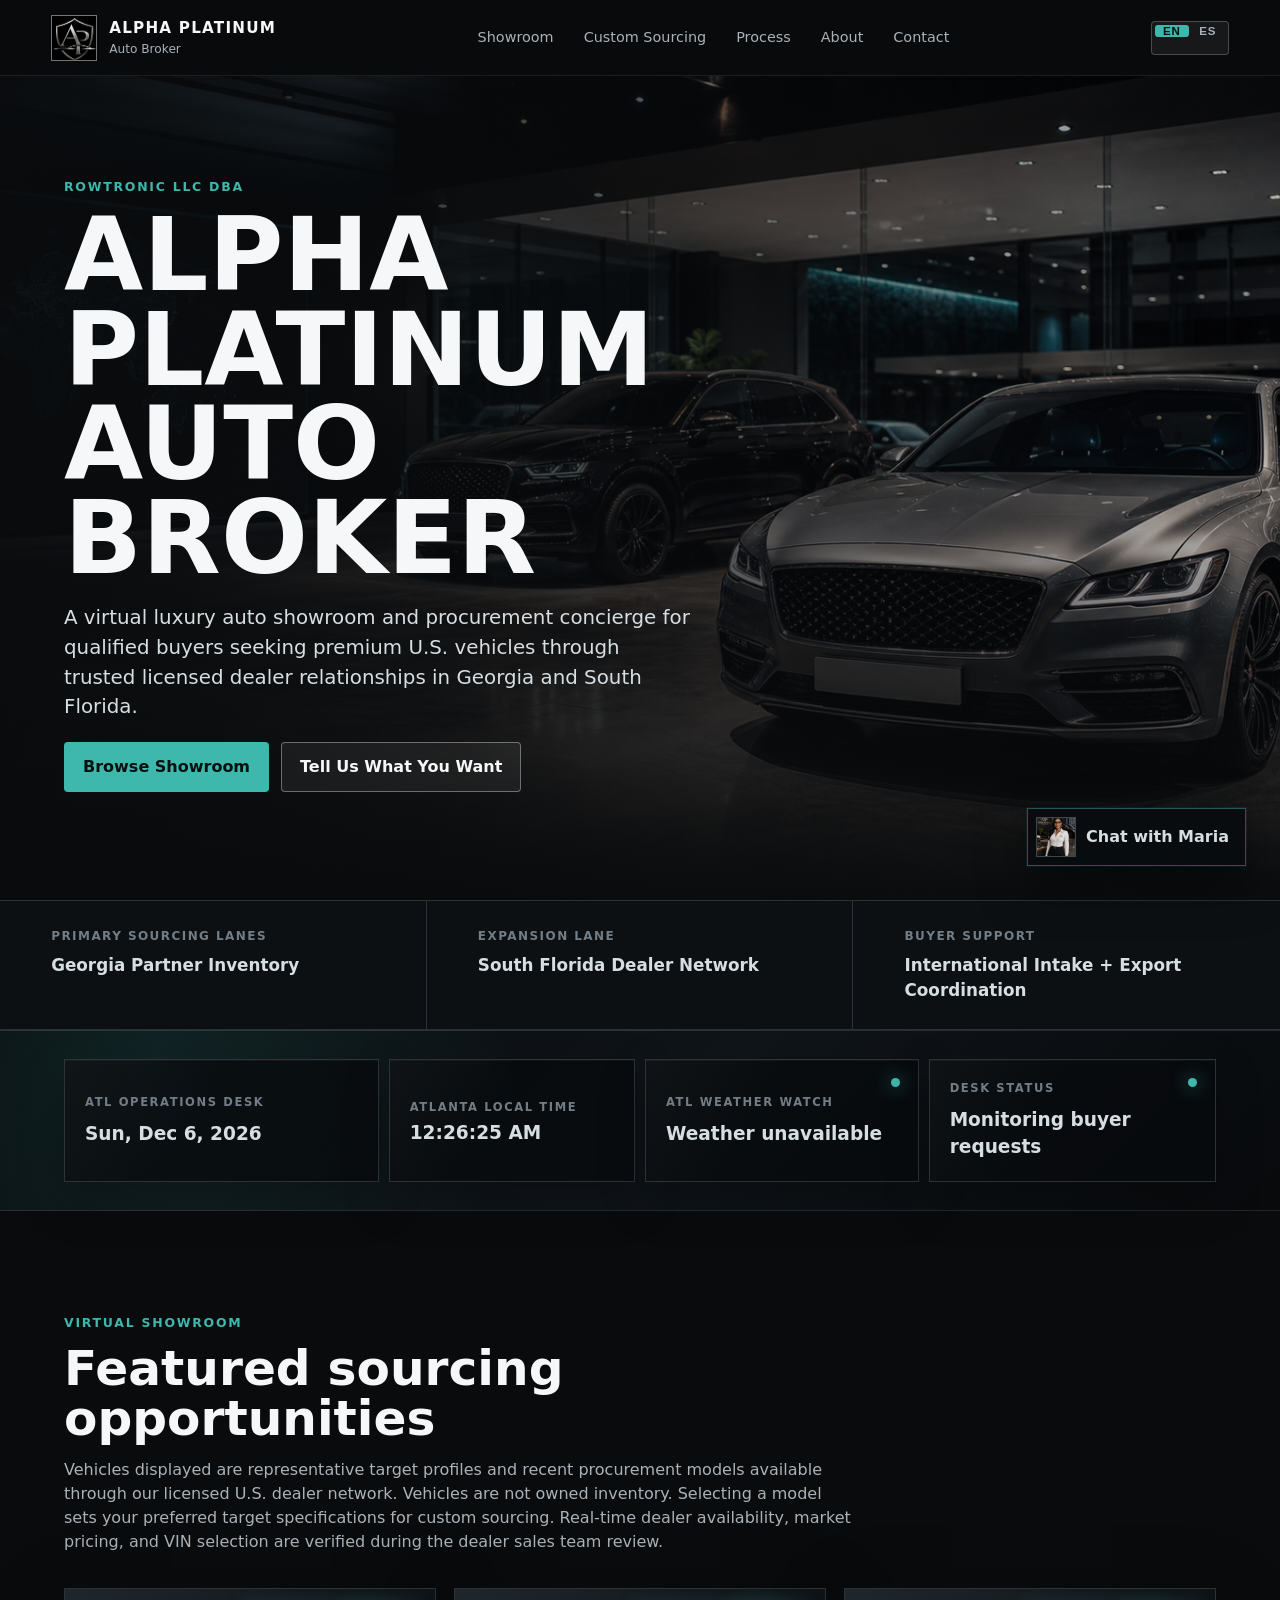
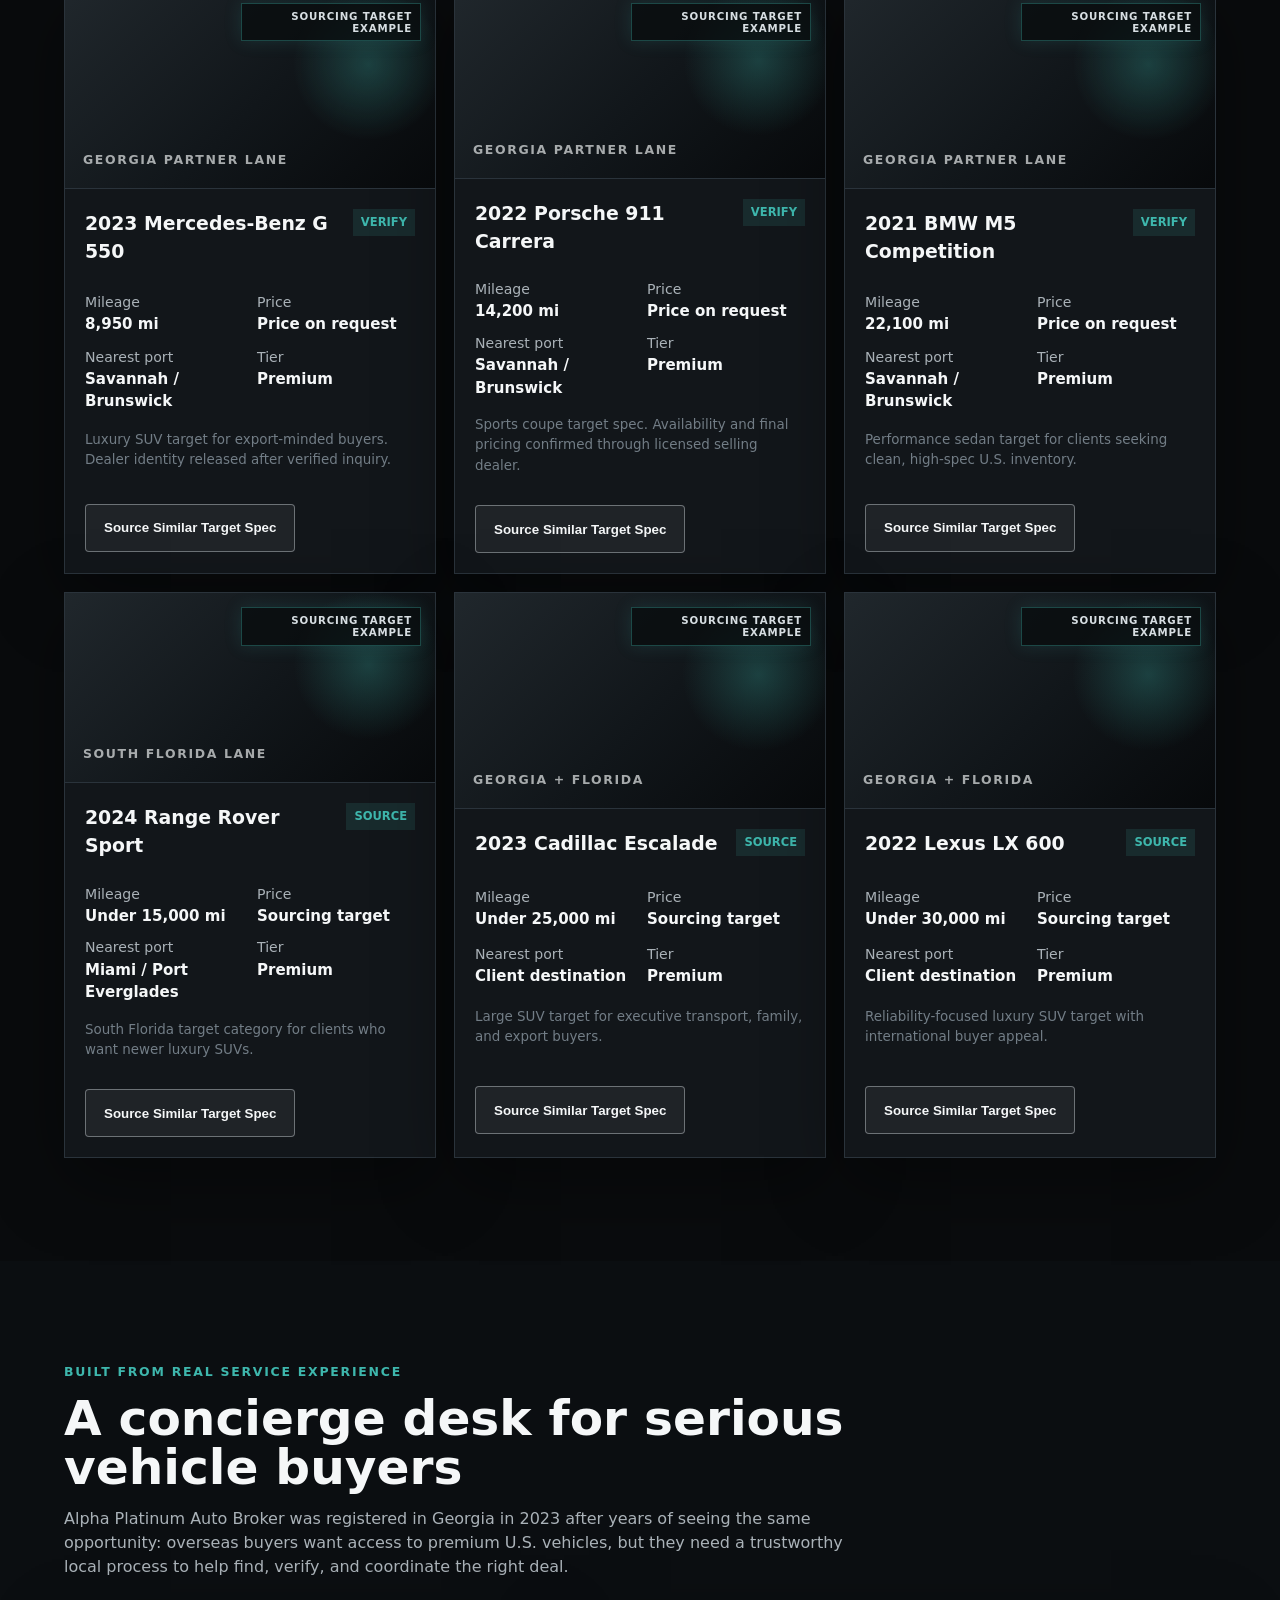
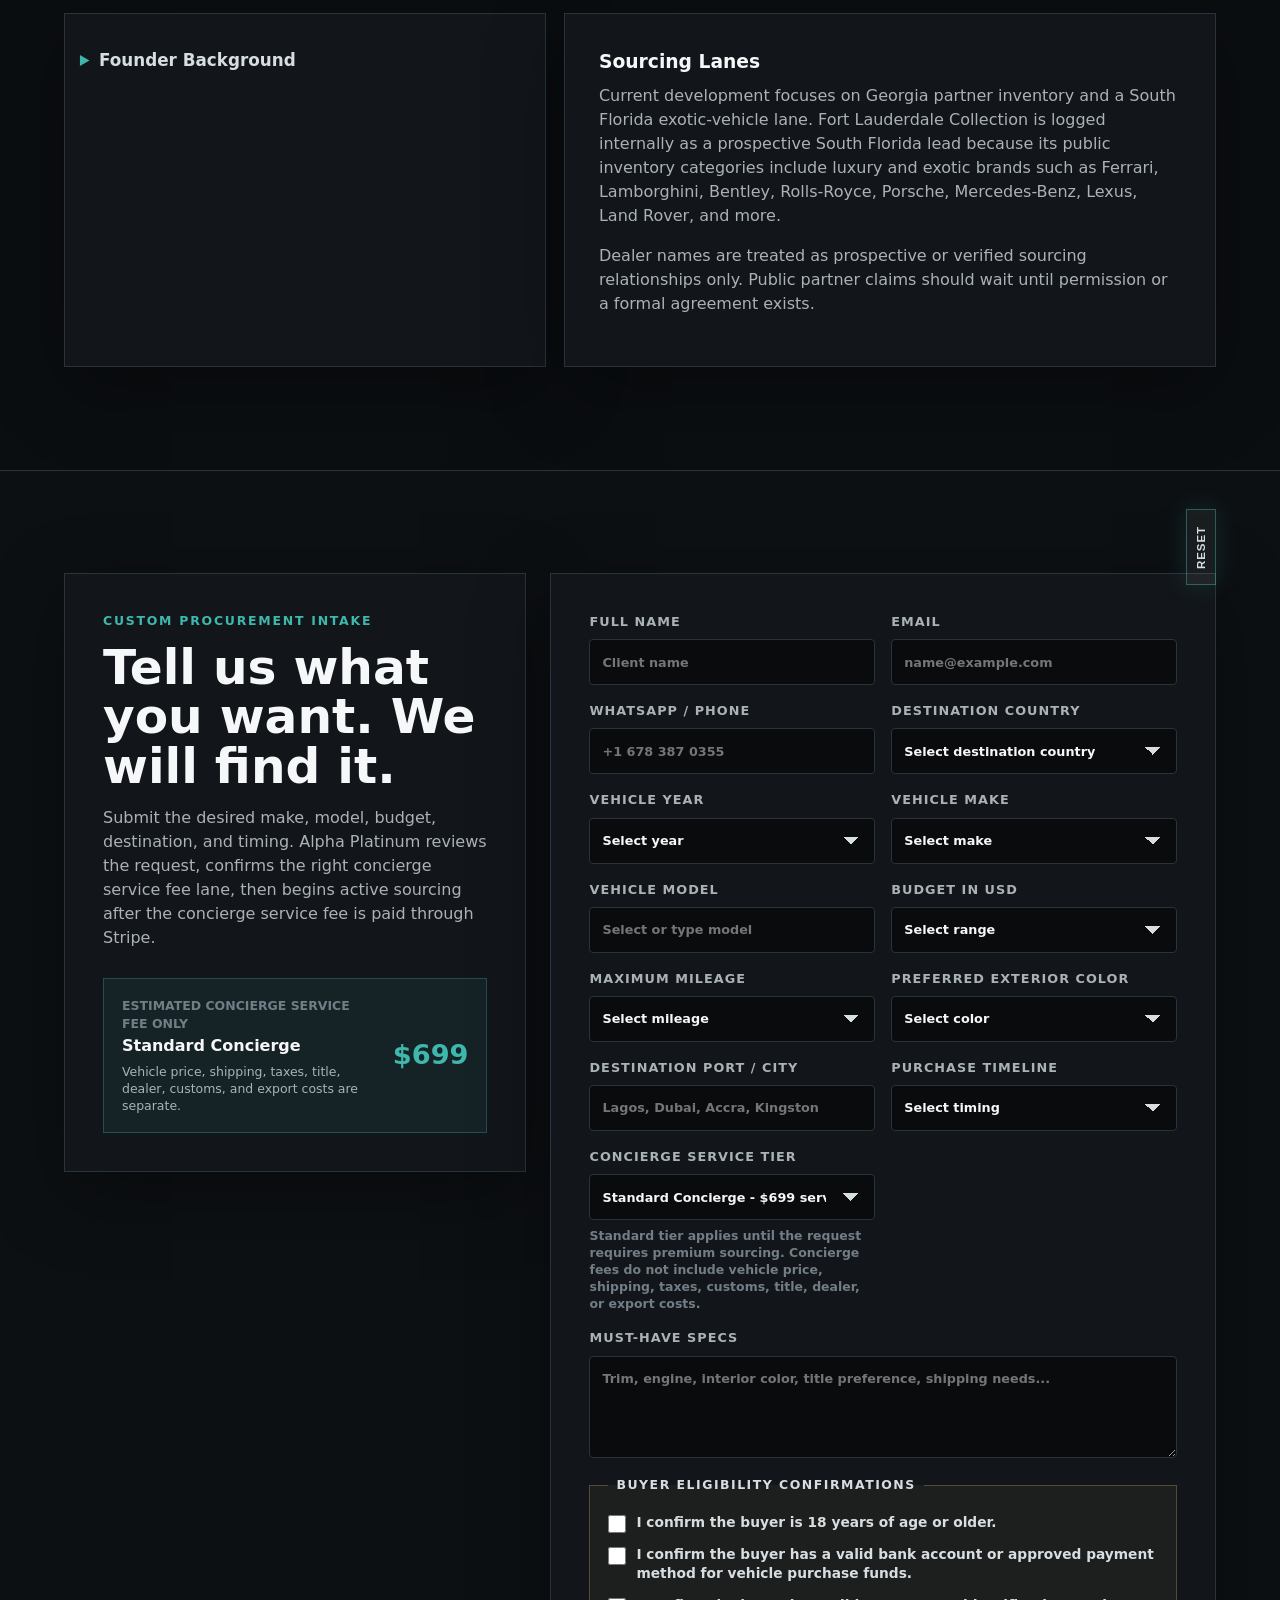
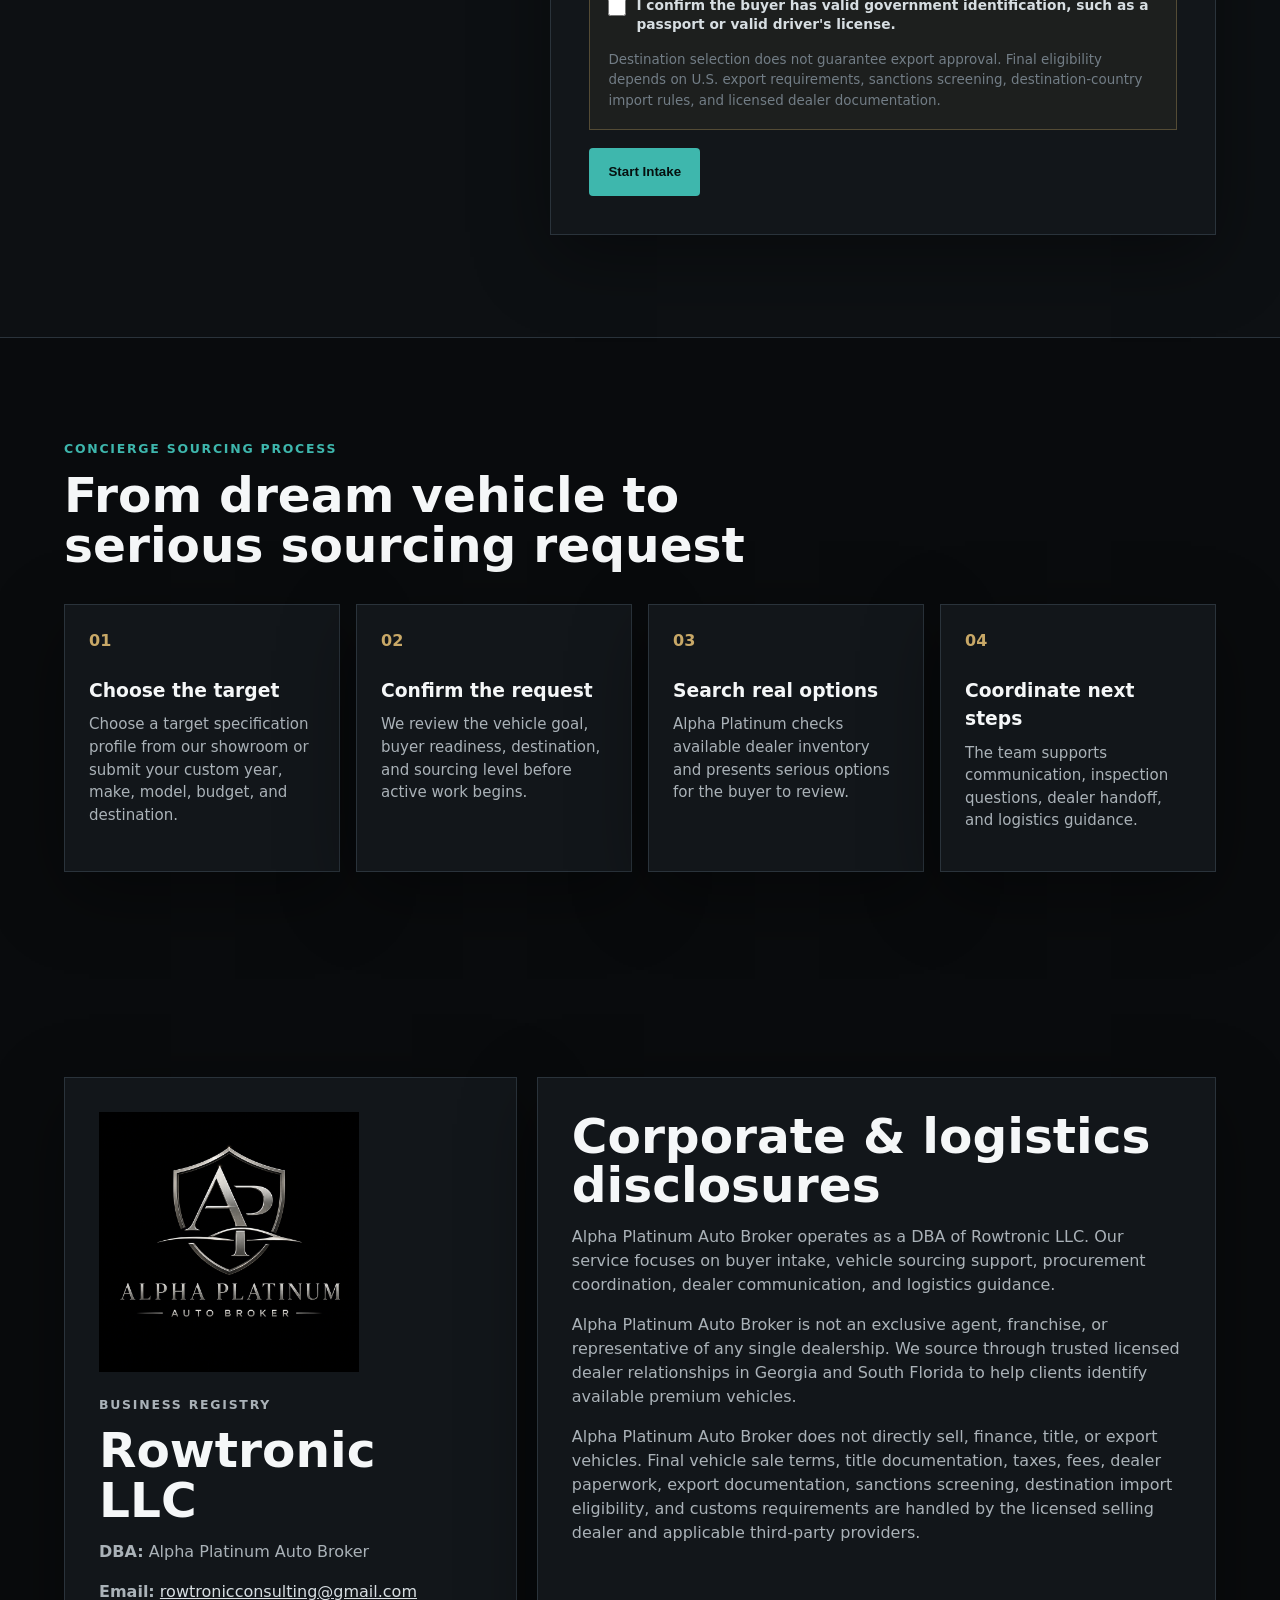
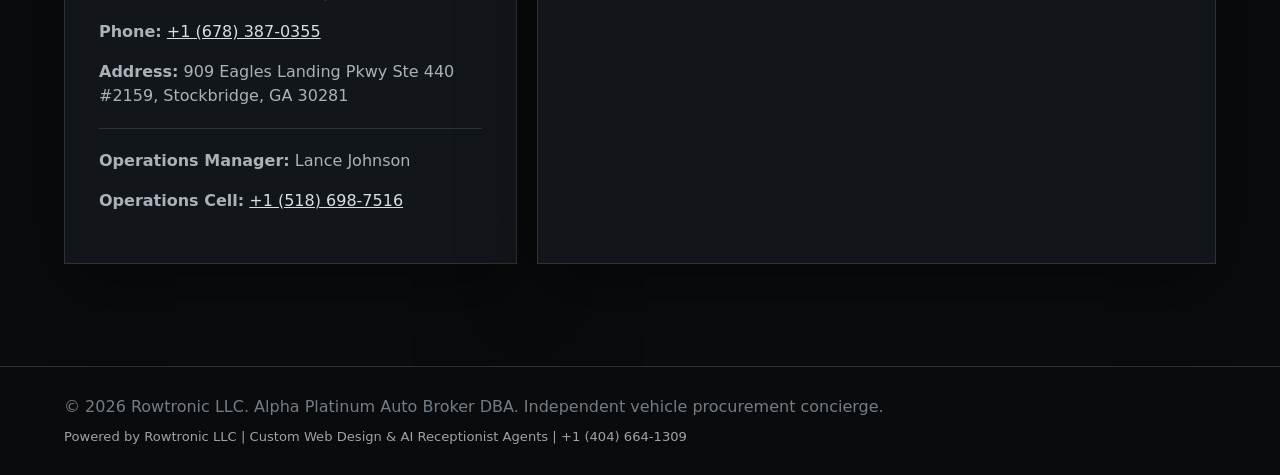
==== index.html @ 0b144a23 "Bump Maria journey drill asset version" ====
<!DOCTYPE html>
<html lang="en">
<head>
  <meta charset="UTF-8">
  <meta name="viewport" content="width=device-width, initial-scale=1.0">
  <title>Alpha Platinum Auto Broker | Premium Vehicle Procurement Concierge</title>
  <meta name="description" content="Alpha Platinum Auto Broker helps qualified buyers source premium U.S. vehicles through licensed dealer relationships in Georgia and South Florida.">
  <link rel="preload" href="showroom-hero.png" as="image">
  <link rel="stylesheet" href="styles.css?v=20260902-journey-drill">
</head>
<body>
  <header class="topbar">
    <a class="brand" href="#top" aria-label="Alpha Platinum Auto Broker home">
      <span class="brand-mark">
        <img src="alpha-platinum-mark.png" alt="" aria-hidden="true">
      </span>
      <span>
        <strong>Alpha Platinum</strong>
        <small>Auto Broker</small>
      </span>
    </a>
    <nav class="nav" aria-label="Main navigation">
      <a href="#showroom">Showroom</a>
      <a href="#source">Custom Sourcing</a>
      <a href="#process">Process</a>
      <a href="#about">About</a>
      <a href="#contact">Contact</a>
    </nav>
    <button class="language-toggle" type="button" aria-label="Language toggle">
      <span class="active" data-lang="en">EN</span>
      <span data-lang="es">ES</span>
    </button>
  </header>

  <main id="top">
    <section class="hero" aria-labelledby="hero-title">
      <img class="hero-image" src="showroom-hero.png" alt="Dark premium vehicle showroom with luxury cars">
      <div class="hero-overlay"></div>
      <div class="hero-content">
        <p class="eyebrow">Rowtronic LLC DBA</p>
        <h1 id="hero-title">Alpha Platinum Auto Broker</h1>
        <p class="hero-copy">A virtual luxury auto showroom and procurement concierge for qualified buyers seeking premium U.S. vehicles through trusted licensed dealer relationships in Georgia and South Florida.</p>
        <div class="hero-actions">
          <a class="button primary" href="#showroom">Browse Showroom</a>
          <a class="button secondary" href="#source">Tell Us What You Want</a>
        </div>
      </div>
    </section>

    <section class="region-strip" aria-label="Service regions">
      <div>
        <span>Primary sourcing lanes</span>
        <strong>Georgia Partner Inventory</strong>
      </div>
      <div>
        <span>Expansion lane</span>
        <strong>South Florida Dealer Network</strong>
      </div>
      <div>
        <span>Buyer support</span>
        <strong>International Intake + Export Coordination</strong>
      </div>
    </section>

    <section class="atl-widget" aria-label="Atlanta operations desk time and weather">
      <div class="atl-widget-panel atl-widget-head">
        <span id="atlWidgetLabel">ATL operations desk</span>
        <strong id="atlDate">Loading date...</strong>
      </div>
      <div class="atl-widget-panel atl-time-panel">
        <span id="atlTimeLabel">Atlanta local time</span>
        <strong id="atlTime">--:--</strong>
      </div>
      <div class="atl-widget-panel atl-weather-panel">
        <span id="atlWeatherLabel">ATL weather watch</span>
        <strong id="atlWeather">Checking...</strong>
      </div>
      <div class="atl-widget-panel atl-status-panel">
        <span id="atlStatusLabel">Desk status</span>
        <strong id="atlStatus">Monitoring buyer requests</strong>
      </div>
    </section>

    <section class="section" id="showroom">
      <div class="section-heading">
        <p class="eyebrow">Virtual Showroom</p>
        <h2>Featured sourcing opportunities</h2>
        <p id="showroomDisclaimer">Vehicles displayed are representative target profiles and recent procurement models available through our licensed U.S. dealer network. Vehicles are not owned inventory. Selecting a model sets your preferred target specifications for custom sourcing. Real-time dealer availability, market pricing, and VIN selection are verified during the dealer sales team review.</p>
      </div>
      <div class="inventory-grid" id="inventoryGrid" aria-live="polite"></div>
    </section>

    <section class="section about-section" id="about">
      <div class="section-heading">
        <p class="eyebrow">Built From Real Service Experience</p>
        <h2>A concierge desk for serious vehicle buyers</h2>
        <p>Alpha Platinum Auto Broker was registered in Georgia in 2023 after years of seeing the same opportunity: overseas buyers want access to premium U.S. vehicles, but they need a trustworthy local process to help find, verify, and coordinate the right deal.</p>
      </div>
      <div class="about-grid">
        <details class="about-story">
          <summary>Founder Background</summary>
          <div>
            <p>The foundation is more than 25 years of customer service, logistics, field support, and dispatch experience across New York, South Florida, and Atlanta. That includes bus operations with Adirondack and New York Transit in Albany, nine years as a Dish Network installer and lead technician in South Florida, and more than 16 years as a technician and dispatcher with Prime Rangers Inc. in Atlanta.</p>
            <p>The original spark came from a 2018 ATL Airport ride conversation about international demand for American vehicles. The business sat quiet after registration, then came back to life in 2026 as high-end dealer inventory started appearing through trusted local relationships.</p>
          </div>
        </details>
        <article class="partner-lanes">
          <h3>Sourcing Lanes</h3>
          <p>Current development focuses on Georgia partner inventory and a South Florida exotic-vehicle lane. Fort Lauderdale Collection is logged internally as a prospective South Florida lead because its public inventory categories include luxury and exotic brands such as Ferrari, Lamborghini, Bentley, Rolls-Royce, Porsche, Mercedes-Benz, Lexus, Land Rover, and more.</p>
          <p>Dealer names are treated as prospective or verified sourcing relationships only. Public partner claims should wait until permission or a formal agreement exists.</p>
        </article>
      </div>
    </section>

    <section class="split-section" id="source">
      <div class="source-panel">
        <p class="eyebrow">Custom Procurement Intake</p>
        <h2>Tell us what you want. We will find it.</h2>
        <p>Submit the desired make, model, budget, destination, and timing. Alpha Platinum reviews the request, confirms the right concierge service fee lane, then begins active sourcing after the concierge service fee is paid through Stripe.</p>
        <div class="fee-box">
          <div>
            <span>Estimated concierge service fee only</span>
            <strong id="feeLabel">Standard Concierge</strong>
            <small id="feeBoundary">Vehicle price, shipping, taxes, title, dealer, customs, and export costs are separate.</small>
          </div>
          <strong id="feeAmount">$699</strong>
        </div>
      </div>

      <form class="intake-form" id="intakeForm">
        <div class="form-grid">
          <label>
            Full name
            <input id="fullName" name="fullName" autocomplete="name" required placeholder="Client name">
          </label>
          <label>
            Email
            <input id="email" name="email" type="email" autocomplete="email" required placeholder="name@example.com">
          </label>
          <label>
            WhatsApp / phone
            <input id="phone" name="phone" type="tel" autocomplete="tel" required placeholder="+1 678 387 0355">
          </label>
          <label>
            Destination country
            <select id="country" name="country" autocomplete="country-name" required>
              <option value="">Select destination country</option>
            </select>
          </label>
          <label>
            Vehicle year
            <select id="vehicleYear" name="vehicleYear" required>
              <option value="">Select year</option>
              <option>2027</option>
              <option>2026</option>
              <option>2025</option>
              <option>2024</option>
              <option>2023</option>
              <option>2022</option>
              <option>2021</option>
              <option>2020</option>
              <option>2019</option>
            </select>
          </label>
          <label>
            Vehicle make
            <select id="vehicleMake" name="vehicleMake" required>
              <option value="">Select make</option>
            </select>
          </label>
          <label>
            Vehicle model
            <input id="vehicleModel" name="vehicleModel" list="modelOptions" required placeholder="Select or type model">
            <datalist id="modelOptions"></datalist>
          </label>
          <label>
            Budget in USD
            <select id="budget" name="budget" required>
              <option value="">Select range</option>
              <option>$25,000 - $35,000</option>
              <option>$35,000 - $60,000</option>
              <option>$42,000 - $45,000</option>
              <option>$60,000 - $100,000</option>
              <option>$100,000 - $175,000</option>
              <option>$175,000+</option>
            </select>
          </label>
          <label>
            Maximum mileage
            <select id="maxMileage" name="maxMileage" required>
              <option value="">Select mileage</option>
              <option value="15000">Under 15,000 mi</option>
              <option value="25000">Under 25,000 mi</option>
              <option value="40000">Under 40,000 mi</option>
              <option value="60000">Under 60,000 mi</option>
              <option value="any">Flexible</option>
            </select>
          </label>
          <label>
            Preferred exterior color
            <select id="vehicleColor" name="vehicleColor" required>
              <option value="">Select color</option>
            </select>
          </label>
          <label id="customColorWrap" class="hidden-field">
            Custom color
            <input id="customColor" name="customColor" placeholder="Type preferred color">
          </label>
          <label>
            Destination port / city
            <input id="destination" name="destination" required placeholder="Lagos, Dubai, Accra, Kingston">
          </label>
          <label>
            Purchase timeline
            <select id="timeline" name="timeline" required>
              <option value="">Select timing</option>
              <option>Ready now</option>
              <option>Within 14 days</option>
              <option>Within 30 days</option>
              <option>Researching options</option>
            </select>
          </label>
          <label>
            Concierge service tier
            <select id="tier" name="tier">
              <option value="standard">Standard Concierge - $699 service fee only</option>
              <option value="premium">Premium Concierge - $1,400 service fee only</option>
            </select>
            <span class="tier-note" id="tierReason">Standard tier applies until the request requires premium sourcing. Concierge fees do not include vehicle price, shipping, taxes, customs, title, dealer, or export costs.</span>
          </label>
          <label class="wide">
            Must-have specs
            <textarea id="specs" name="specs" rows="4" placeholder="Trim, engine, interior color, title preference, shipping needs..."></textarea>
          </label>
        </div>
        <fieldset class="eligibility-panel">
          <legend>Buyer eligibility confirmations</legend>
          <label class="check-row">
            <input id="ageConfirm" name="ageConfirm" type="checkbox" required>
            <span>I confirm the buyer is 18 years of age or older.</span>
          </label>
          <label class="check-row">
            <input id="bankConfirm" name="bankConfirm" type="checkbox" required>
            <span>I confirm the buyer has a valid bank account or approved payment method for vehicle purchase funds.</span>
          </label>
          <label class="check-row">
            <input id="idConfirm" name="idConfirm" type="checkbox" required>
            <span>I confirm the buyer has valid government identification, such as a passport or valid driver's license.</span>
          </label>
          <p>Destination selection does not guarantee export approval. Final eligibility depends on U.S. export requirements, sanctions screening, destination-country import rules, and licensed dealer documentation.</p>
        </fieldset>
        <div class="form-actions">
          <button class="button primary" type="submit">Start Intake</button>
          <p id="formNote" role="status"></p>
        </div>
      </form>
      <button class="intake-reset-tab" id="intakeResetTab" type="button" aria-label="Reset buyer intake form">Reset</button>
    </section>

    <section class="section process" id="process">
      <div class="section-heading">
        <p class="eyebrow">Concierge Sourcing Process</p>
        <h2>From dream vehicle to serious sourcing request</h2>
      </div>
      <div class="steps">
        <article>
          <span>01</span>
          <h3>Choose the target</h3>
          <p>Select a showroom vehicle or tell us the exact year, make, model, budget, mileage, color, and destination you want.</p>
        </article>
        <article>
          <span>02</span>
          <h3>Confirm the request</h3>
          <p>We review the vehicle goal, buyer readiness, destination, and sourcing level before active work begins.</p>
        </article>
        <article>
          <span>03</span>
          <h3>Search real options</h3>
          <p>Alpha Platinum checks available dealer inventory and presents serious options for the buyer to review.</p>
        </article>
        <article>
          <span>04</span>
          <h3>Coordinate next steps</h3>
          <p>The team supports communication, inspection questions, dealer handoff, and logistics guidance.</p>
        </article>
      </div>
    </section>

    <section class="section disclosures" id="contact">
      <div class="contact-card">
        <img class="contact-logo" src="alpha-platinum-logo.png" alt="Alpha Platinum Auto Broker logo">
        <p class="eyebrow">Business Registry</p>
        <h2>Rowtronic LLC</h2>
        <p><strong>DBA:</strong> Alpha Platinum Auto Broker</p>
        <p><strong>Email:</strong> <a href="mailto:rowtronicconsulting@gmail.com">rowtronicconsulting@gmail.com</a></p>
        <p><strong>Phone:</strong> <a href="tel:+16783870355">+1 (678) 387-0355</a></p>
        <p><strong>Address:</strong> 909 Eagles Landing Pkwy Ste 440 #2159, Stockbridge, GA 30281</p>
        <hr>
        <p><strong>Operations Manager:</strong> Lance Johnson</p>
        <p><strong>Operations Cell:</strong> <a href="tel:+15186987516">+1 (518) 698-7516</a></p>
      </div>
      <div class="disclosure-copy">
        <h2>Corporate & logistics disclosures</h2>
        <p>Alpha Platinum Auto Broker operates as a DBA of Rowtronic LLC. Our service focuses on buyer intake, vehicle sourcing support, procurement coordination, dealer communication, and logistics guidance.</p>
        <p>Alpha Platinum Auto Broker is not an exclusive agent, franchise, or representative of any single dealership. We source through trusted licensed dealer relationships in Georgia and South Florida to help clients identify available premium vehicles.</p>
        <p>Alpha Platinum Auto Broker does not directly sell, finance, title, or export vehicles. Final vehicle sale terms, title documentation, taxes, fees, dealer paperwork, export documentation, sanctions screening, destination import eligibility, and customs requirements are handled by the licensed selling dealer and applicable third-party providers.</p>
      </div>
    </section>
  </main>

  <button class="maria-launcher" id="mariaLauncher" type="button" aria-label="Chat with Maria">
    <img src="assets/maria-v3-avatar-blueprint.jpg" alt="" aria-hidden="true">
    <span>Chat with Maria</span>
  </button>
  <button class="maria-nudge" id="mariaNudge" type="button" aria-label="Open Maria assistant">
    <span id="mariaNudgeText">Need help choosing? I can prepare your request.</span>
  </button>

  <aside class="maria-popover" id="mariaPopover" aria-live="polite" aria-hidden="true">
    <div class="maria-widget-card" role="dialog" aria-modal="false" aria-labelledby="mariaWidgetTitle">
      <div class="maria-top-actions">
        <button class="maria-reset" id="mariaReset" type="button" aria-label="Reset Maria assistant">Reset</button>
        <button class="maria-close" id="mariaClose" type="button" aria-label="Close Maria assistant">X</button>
      </div>
      <div class="maria-widget-head">
        <img src="assets/maria-v3-avatar-blueprint.jpg" alt="Maria, Alpha Platinum AI receptionist">
        <div>
          <p class="eyebrow" id="mariaWidgetKicker">Alpha Platinum concierge</p>
          <h2 id="mariaWidgetTitle">Need help choosing?</h2>
          <p id="mariaWidgetMessage">Maria can collect your vehicle request and prepare it clearly for the Alpha Platinum team.</p>
          <div class="maria-status">
            <i aria-hidden="true"></i>
            <strong id="mariaWidgetState">Ready</strong>
          </div>
          <p class="maria-lead-id"><span id="mariaLeadLabel">Lead ID</span>: <strong id="mariaLeadId">APAB-preview</strong></p>
        </div>
      </div>
      <form class="maria-widget-form" id="mariaWidgetForm">
        <div class="maria-conversation" id="mariaConversation" aria-live="polite"></div>
        <div class="maria-step-meter" aria-hidden="true">
          <span id="mariaStepLabel">Step 1 of 8</span>
          <i><b id="mariaStepProgress"></b></i>
        </div>
        <label data-maria-step="name"><span id="mariaNameLabel">Full name</span><input id="mariaName" name="name" autocomplete="name" placeholder="Client name"></label>
        <label data-maria-step="vehicle"><span id="mariaVehicleLabel">What vehicle are you looking for?</span><input id="mariaVehicle" name="vehicle" placeholder="2024 Mercedes-Benz G-Class"></label>
        <div class="maria-field-row" data-maria-step="destination">
          <label><span id="mariaDestinationLabel">Destination</span><input id="mariaDestination" name="destination" placeholder="Jamaica"></label>
          <label><span id="mariaBudgetLabel">Budget</span><input id="mariaBudget" name="budget" placeholder="$75,000"></label>
        </div>
        <label data-maria-step="address"><span id="mariaAddressLabel">Address / destination details</span><input id="mariaAddress" name="address" autocomplete="street-address" placeholder="Kingston, Jamaica"></label>
        <div class="maria-field-row" data-maria-step="mileage">
          <label><span id="mariaMileageLabel">Maximum mileage</span><input id="mariaMileage" name="mileage" placeholder="Under 25,000 mi"></label>
          <label>
            <span id="mariaTimelineLabel">Timeline</span>
            <select id="mariaTimeline" name="timeline">
              <option>Ready now</option>
              <option>Within 14 days</option>
              <option>Within 30 days</option>
              <option>Researching options</option>
            </select>
          </label>
        </div>
        <label data-maria-step="contact"><span id="mariaContactLabel">Email or WhatsApp</span><input id="mariaContact" name="contact" autocomplete="email" placeholder="name@example.com"></label>
        <label data-maria-step="question"><span id="mariaQuestionLabel">Anything else Maria should add?</span><textarea id="mariaQuestion" name="question" rows="3" placeholder="Trim, color, shipping needs, timing..."></textarea></label>
        <div class="maria-confirm-card" data-maria-step="confirm">
          <strong id="mariaConfirmTitle">Confirm buyer details</strong>
          <p id="mariaConfirmSummary">Review the buyer name, destination details, and vehicle request before Maria prepares the packet.</p>
          <label class="maria-check-row"><input id="mariaConfirm" name="confirm" type="checkbox"><span id="mariaConfirmLabel">The buyer name and destination details look correct.</span></label>
        </div>
        <label class="maria-check-row" data-maria-step="consent"><input id="mariaConsent" name="consent" type="checkbox"><span id="mariaConsentLabel">I consent to Alpha Platinum / Rowtronic contacting me about this request.</span></label>
        <div class="maria-step-actions">
          <button class="button secondary" id="mariaBack" type="button">Back</button>
          <button class="button secondary" id="mariaNext" type="button">Next</button>
        </div>
        <button class="button primary full" id="mariaPrepare" type="submit">Prepare buyer request</button>
      </form>
      <section class="maria-widget-result" aria-live="polite">
        <p id="mariaReply">Hi, I'm Maria. Tell me a little about your dream car and I will prepare it clearly for the team.</p>
        <div class="maria-checkout-preview" id="mariaCheckoutPreview">
          <span id="mariaFeeLane">Premium Concierge Service</span>
          <strong id="mariaFeeAmount">$1,400</strong>
          <button class="button secondary full" id="mariaCheckoutButton" type="button">Continue to secure website checkout</button>
          <small id="mariaPaymentNote">This is the concierge service fee only. It does not include vehicle price, shipping, taxes, customs, title, dealer, or export costs. Maria does not collect card details in chat.</small>
        </div>
        <div class="maria-handoff-actions" id="mariaHandoffActions" aria-hidden="true">
          <a class="button secondary full" id="mariaEmailHandoff" href="mailto:rowtronicconsulting@gmail.com">Email handoff</a>
          <a class="button secondary full" id="mariaWhatsAppHandoff" href="https://wa.me/16783870355">WhatsApp handoff</a>
        </div>
      </section>
      <div class="maria-widget-actions">
        <a class="button secondary" id="mariaMainIntake" href="#source">Open full intake</a>
        <button class="button secondary" id="mariaSpeak" type="button" hidden>Play Maria intro</button>
      </div>
    </div>
  </aside>

  <footer class="footer">
    <p>&copy; 2026 Rowtronic LLC. Alpha Platinum Auto Broker DBA. Independent vehicle procurement concierge.</p>
    <p id="poweredByLine">Powered by Rowtronic LLC | Custom Web Design & AI Receptionist Agents | +1 (404) 664-1309</p>
  </footer>

  <script src="app.js?v=20260902-journey-drill"></script>
</body>
</html>
---- styles.css ----
:root {
  --bg: #090b0d;
  --panel: #12161a;
  --panel-strong: #191f24;
  --ink: #f5f7f8;
  --muted: #aab2b8;
  --subtle: #727d86;
  --line: #2a333b;
  --platinum: #d7dee2;
  --teal: #3eb7ad;
  --teal-dark: #173f3d;
  --amber: #c8a867;
  --danger: #d96f66;
  --shadow: 0 22px 70px rgba(0, 0, 0, 0.38);
}

* {
  box-sizing: border-box;
}

html {
  scroll-behavior: smooth;
}

body {
  margin: 0;
  background: var(--bg);
  color: var(--ink);
  font-family: Inter, ui-sans-serif, system-ui, -apple-system, BlinkMacSystemFont, "Segoe UI", sans-serif;
  line-height: 1.5;
}

body.maria-open {
  overflow: hidden;
}

a {
  color: inherit;
}

.topbar {
  position: sticky;
  top: 0;
  z-index: 20;
  display: flex;
  align-items: center;
  justify-content: space-between;
  min-height: 76px;
  padding: 14px clamp(18px, 4vw, 56px);
  background: rgba(9, 11, 13, 0.86);
  border-bottom: 1px solid rgba(255, 255, 255, 0.08);
  backdrop-filter: blur(16px);
}

.brand {
  display: inline-flex;
  align-items: center;
  gap: 12px;
  text-decoration: none;
}

.brand-mark {
  display: grid;
  width: 46px;
  height: 46px;
  place-items: center;
  border: 1px solid rgba(215, 222, 226, 0.52);
  background: #020303;
  color: var(--platinum);
  font-weight: 800;
  overflow: hidden;
}

.brand-mark img {
  width: 100%;
  height: 100%;
  object-fit: cover;
}

.brand strong,
.brand small {
  display: block;
}

.brand strong {
  font-size: 0.95rem;
  letter-spacing: 0.08em;
  text-transform: uppercase;
}

.brand small {
  color: var(--muted);
  font-size: 0.76rem;
}

.nav {
  display: flex;
  align-items: center;
  gap: clamp(14px, 2.5vw, 30px);
  color: var(--muted);
  font-size: 0.9rem;
}

.nav a {
  text-decoration: none;
}

.nav a:hover {
  color: var(--ink);
}

.language-toggle {
  display: inline-grid;
  grid-template-columns: 1fr 1fr;
  gap: 2px;
  min-width: 78px;
  min-height: 34px;
  padding: 3px;
  border: 1px solid rgba(215, 222, 226, 0.26);
  border-radius: 4px;
  background: rgba(255, 255, 255, 0.06);
  color: var(--muted);
  cursor: pointer;
}

.language-toggle span {
  display: grid;
  place-items: center;
  border-radius: 3px;
  font-size: 0.72rem;
  font-weight: 900;
  letter-spacing: 0.08em;
}

.language-toggle span.active {
  background: var(--teal);
  color: #06100f;
}

.hero {
  position: relative;
  min-height: calc(100vh - 76px);
  display: grid;
  align-items: end;
  overflow: hidden;
}

.hero-image,
.hero-overlay {
  position: absolute;
  inset: 0;
}

.hero-image {
  width: 100%;
  height: 100%;
  object-fit: cover;
}

.hero-overlay {
  background:
    linear-gradient(90deg, rgba(9, 11, 13, 0.96) 0%, rgba(9, 11, 13, 0.72) 43%, rgba(9, 11, 13, 0.18) 100%),
    linear-gradient(0deg, rgba(9, 11, 13, 0.97) 0%, rgba(9, 11, 13, 0.06) 48%);
}

.hero-content {
  position: relative;
  width: min(760px, 100%);
  padding: 0 clamp(20px, 5vw, 72px) 12vh;
}

.eyebrow {
  margin: 0 0 12px;
  color: var(--teal);
  font-size: 0.78rem;
  font-weight: 800;
  letter-spacing: 0.14em;
  text-transform: uppercase;
}

h1,
h2,
h3,
p {
  margin-top: 0;
}

h1 {
  margin-bottom: 18px;
  font-size: clamp(3.1rem, 8vw, 7.4rem);
  line-height: 0.92;
  letter-spacing: 0;
  text-transform: uppercase;
}

h2 {
  margin-bottom: 14px;
  font-size: clamp(1.8rem, 3.8vw, 3.4rem);
  line-height: 1.02;
  letter-spacing: 0;
}

h3 {
  margin-bottom: 8px;
}

.hero-copy {
  max-width: 650px;
  color: var(--platinum);
  font-size: clamp(1rem, 1.8vw, 1.24rem);
}

.hero-actions,
.form-actions,
.card-actions {
  display: flex;
  flex-wrap: wrap;
  gap: 12px;
  align-items: center;
}

.button {
  display: inline-flex;
  min-height: 48px;
  align-items: center;
  justify-content: center;
  border: 1px solid transparent;
  padding: 12px 18px;
  color: var(--ink);
  font-weight: 800;
  text-decoration: none;
  cursor: pointer;
  border-radius: 4px;
}

.button.primary {
  background: var(--teal);
  color: #06100f;
}

.button.secondary {
  border-color: rgba(215, 222, 226, 0.42);
  background: rgba(255, 255, 255, 0.06);
}

.button:disabled,
.button[aria-disabled="true"] {
  cursor: not-allowed;
  opacity: 0.58;
}

.region-strip {
  display: grid;
  grid-template-columns: repeat(3, 1fr);
  border-top: 1px solid var(--line);
  border-bottom: 1px solid var(--line);
}

.region-strip div {
  min-height: 118px;
  padding: 26px clamp(20px, 4vw, 54px);
  border-right: 1px solid var(--line);
  background: #0d1013;
}

.region-strip div:last-child {
  border-right: none;
}

.region-strip span {
  display: block;
  margin-bottom: 8px;
  color: var(--subtle);
  font-size: 0.75rem;
  font-weight: 800;
  letter-spacing: 0.12em;
  text-transform: uppercase;
}

.region-strip strong {
  color: var(--platinum);
  font-size: 1.05rem;
}

.atl-widget {
  display: grid;
  grid-template-columns: 1.15fr 0.9fr 1fr 1.05fr;
  gap: 10px;
  padding: clamp(16px, 3vw, 28px) clamp(18px, 5vw, 72px);
  background:
    radial-gradient(circle at 12% 20%, rgba(62, 183, 173, 0.14), transparent 32%),
    linear-gradient(135deg, #080a0c 0%, #10151a 52%, #080a0c 100%);
  border-top: 1px solid rgba(215, 222, 226, 0.14);
  border-bottom: 1px solid rgba(215, 222, 226, 0.12);
}

.atl-widget-panel {
  position: relative;
  min-height: 104px;
  display: grid;
  align-content: center;
  gap: 8px;
  padding: 20px;
  overflow: hidden;
  background: rgba(7, 10, 12, 0.76);
  border: 1px solid rgba(215, 222, 226, 0.18);
  box-shadow: inset 0 1px 0 rgba(255, 255, 255, 0.04), 0 18px 46px rgba(0, 0, 0, 0.28);
}

.atl-widget-panel::before {
  content: "";
  position: absolute;
  inset: 0;
  pointer-events: none;
  background: linear-gradient(120deg, rgba(255, 255, 255, 0.08), transparent 42%);
  opacity: 0.4;
}

.atl-time-panel strong {
  color: #ffffff;
  font-size: clamp(1.55rem, 3.1vw, 2.45rem);
  line-height: 1;
}

.atl-weather-panel::after,
.atl-status-panel::after {
  content: "";
  position: absolute;
  right: 18px;
  top: 18px;
  width: 9px;
  height: 9px;
  border-radius: 50%;
  background: var(--teal);
  box-shadow: 0 0 18px rgba(62, 183, 173, 0.78);
}

.atl-widget span {
  position: relative;
  color: var(--subtle);
  font-size: 0.72rem;
  font-weight: 900;
  letter-spacing: 0.14em;
  text-transform: uppercase;
}

.atl-widget strong {
  position: relative;
  color: var(--platinum);
  font-size: clamp(0.98rem, 1.45vw, 1.2rem);
  letter-spacing: 0;
}

.protocol-strip {
  display: grid;
  grid-template-columns: repeat(5, minmax(0, 1fr));
  gap: 1px;
  padding: 1px;
  background:
    linear-gradient(90deg, rgba(62, 183, 173, 0.34), rgba(200, 168, 103, 0.3)),
    var(--line);
  border-bottom: 1px solid rgba(215, 222, 226, 0.14);
}

.protocol-strip article {
  min-height: 178px;
  display: grid;
  align-content: start;
  gap: 10px;
  padding: 22px clamp(16px, 2.4vw, 28px);
  background:
    linear-gradient(145deg, rgba(255, 255, 255, 0.04), transparent 42%),
    #0b0f12;
}

.protocol-strip span {
  color: var(--amber);
  font-size: 0.76rem;
  font-weight: 900;
  letter-spacing: 0.16em;
}

.protocol-strip strong {
  color: var(--platinum);
  font-size: 1.04rem;
}

.protocol-strip p {
  margin: 0;
  color: var(--muted);
  font-size: 0.86rem;
}

.section,
.split-section {
  padding: clamp(64px, 8vw, 110px) clamp(20px, 5vw, 72px);
}

.section-heading {
  max-width: 790px;
  margin-bottom: 34px;
}

.section-heading p:not(.eyebrow) {
  color: var(--muted);
}

.about-section {
  background: #0b0e11;
}

.about-grid {
  display: grid;
  grid-template-columns: minmax(0, 0.85fr) minmax(0, 1.15fr);
  gap: 18px;
  align-items: stretch;
}

.about-story,
.partner-lanes {
  background: var(--panel);
  border: 1px solid var(--line);
  box-shadow: var(--shadow);
  padding: clamp(22px, 4vw, 34px);
}

.about-story summary {
  color: var(--platinum);
  cursor: pointer;
  font-size: 1.05rem;
  font-weight: 900;
  list-style-position: outside;
}

.about-story summary::marker {
  color: var(--teal);
}

.about-story div {
  padding-top: 18px;
}

.about-story p,
.partner-lanes p {
  color: var(--muted);
}

.inventory-grid {
  display: grid;
  grid-template-columns: repeat(3, minmax(0, 1fr));
  gap: 18px;
}

.vehicle-card {
  display: grid;
  min-height: 100%;
  background: var(--panel);
  border: 1px solid var(--line);
  box-shadow: var(--shadow);
}

.vehicle-visual {
  position: relative;
  min-height: 190px;
  display: grid;
  place-items: end start;
  padding: 18px;
  background:
    radial-gradient(circle at 82% 38%, rgba(62, 183, 173, 0.28), transparent 23%),
    linear-gradient(135deg, #20272c 0%, #11161a 54%, #07090b 100%);
  border-bottom: 1px solid var(--line);
}

.vehicle-visual span {
  max-width: 220px;
  color: rgba(245, 247, 248, 0.66);
  font-size: 0.78rem;
  font-weight: 800;
  letter-spacing: 0.13em;
  text-transform: uppercase;
}

.vehicle-visual strong {
  position: absolute;
  top: 14px;
  right: 14px;
  max-width: 180px;
  padding: 6px 8px;
  color: var(--platinum);
  background: rgba(8, 12, 14, 0.76);
  border: 1px solid rgba(62, 183, 173, 0.34);
  box-shadow: 0 0 18px rgba(62, 183, 173, 0.16);
  font-size: 0.64rem;
  font-weight: 900;
  letter-spacing: 0.08em;
  line-height: 1.2;
  text-align: right;
  text-transform: uppercase;
}

.vehicle-body {
  display: grid;
  gap: 16px;
  padding: 20px;
}

.vehicle-title {
  display: flex;
  align-items: start;
  justify-content: space-between;
  gap: 12px;
}

.vehicle-title h3 {
  font-size: 1.18rem;
}

.status {
  flex: 0 0 auto;
  padding: 5px 8px;
  background: rgba(62, 183, 173, 0.13);
  color: var(--teal);
  font-size: 0.72rem;
  font-weight: 900;
  text-transform: uppercase;
}

.spec-list {
  display: grid;
  grid-template-columns: 1fr 1fr;
  gap: 10px 14px;
  color: var(--muted);
  font-size: 0.88rem;
}

.spec-list strong {
  display: block;
  color: var(--ink);
  font-size: 0.94rem;
}

.vehicle-note {
  color: var(--subtle);
  font-size: 0.84rem;
}

.split-section {
  position: relative;
  display: grid;
  grid-template-columns: minmax(0, 0.82fr) minmax(0, 1.18fr);
  gap: 24px;
  align-items: start;
  background: #0d1013;
  border-top: 1px solid var(--line);
  border-bottom: 1px solid var(--line);
}

.intake-reset-tab {
  position: absolute;
  top: 38px;
  right: clamp(20px, 5vw, 72px);
  min-height: 76px;
  padding: 10px 8px;
  color: var(--platinum);
  background: rgba(255, 255, 255, 0.06);
  border: 1px solid rgba(62, 183, 173, 0.42);
  box-shadow: 0 0 24px rgba(62, 183, 173, 0.16);
  cursor: pointer;
  font-size: 0.72rem;
  font-weight: 800;
  letter-spacing: 0.08em;
  text-transform: uppercase;
  writing-mode: vertical-rl;
  transform: rotate(180deg);
}

.intake-reset-tab:hover,
.intake-reset-tab:focus-visible {
  border-color: var(--aqua);
  color: var(--aqua);
  outline: none;
}

.source-panel,
.intake-form,
.contact-card,
.disclosure-copy,
.bridge-grid article,
.bridge-contract,
.steps article {
  background: var(--panel);
  border: 1px solid var(--line);
  box-shadow: var(--shadow);
}

.source-panel,
.intake-form {
  padding: clamp(22px, 4vw, 38px);
}

.source-panel p:not(.eyebrow) {
  color: var(--muted);
}

.fee-box {
  display: flex;
  align-items: center;
  justify-content: space-between;
  gap: 16px;
  margin-top: 28px;
  padding: 18px;
  border: 1px solid rgba(62, 183, 173, 0.3);
  background: rgba(62, 183, 173, 0.08);
}

.fee-box span {
  display: block;
  color: var(--subtle);
  font-size: 0.78rem;
  font-weight: 800;
  text-transform: uppercase;
}

.fee-box strong {
  display: block;
}

.fee-box small {
  display: block;
  max-width: 34rem;
  margin-top: 6px;
  color: var(--muted);
  font-size: 0.78rem;
  line-height: 1.35;
}

#feeAmount {
  color: var(--teal);
  font-size: 1.7rem;
  white-space: nowrap;
}

.form-grid {
  display: grid;
  grid-template-columns: repeat(2, minmax(0, 1fr));
  gap: 16px;
}

label {
  display: grid;
  gap: 8px;
  color: var(--muted);
  font-size: 0.8rem;
  font-weight: 800;
  letter-spacing: 0.08em;
  text-transform: uppercase;
}

label.wide {
  grid-column: 1 / -1;
}

.eligibility-panel {
  display: grid;
  gap: 12px;
  margin: 18px 0 0;
  padding: 18px;
  border: 1px solid rgba(200, 168, 103, 0.32);
  background: rgba(200, 168, 103, 0.06);
}

.eligibility-panel legend {
  padding: 0 8px;
  color: var(--platinum);
  font-size: 0.78rem;
  font-weight: 900;
  letter-spacing: 0.12em;
  text-transform: uppercase;
}

.eligibility-panel p {
  margin: 4px 0 0;
  color: var(--subtle);
  font-size: 0.84rem;
}

.check-row {
  display: grid;
  grid-template-columns: 18px 1fr;
  gap: 10px;
  align-items: start;
  color: var(--platinum);
  font-size: 0.86rem;
  line-height: 1.4;
  letter-spacing: 0;
  text-transform: none;
}

.check-row input {
  width: 18px;
  min-height: 18px;
  margin: 2px 0 0;
  accent-color: var(--teal);
}

.tier-note {
  display: block;
  color: var(--subtle);
  font-size: 0.78rem;
  font-weight: 700;
  letter-spacing: 0;
  line-height: 1.35;
  text-transform: none;
}

.hidden-field {
  display: none;
}

input,
select,
textarea {
  width: 100%;
  min-height: 46px;
  border: 1px solid var(--line);
  border-radius: 4px;
  background: #090b0d;
  color: var(--ink);
  padding: 12px;
  font: inherit;
  letter-spacing: 0;
}

select {
  -webkit-appearance: none;
  appearance: none;
  background-color: #090b0d;
  background-image:
    linear-gradient(45deg, transparent 50%, #d7dee2 50%),
    linear-gradient(135deg, #d7dee2 50%, transparent 50%);
  background-position:
    calc(100% - 23px) 50%,
    calc(100% - 15px) 50%;
  background-repeat: no-repeat;
  background-size: 8px 8px, 8px 8px;
  padding-right: 48px;
}

select::-ms-expand {
  display: none;
}

textarea {
  resize: vertical;
}

input:focus,
select:focus,
textarea:focus {
  outline: 2px solid rgba(62, 183, 173, 0.32);
  border-color: var(--teal);
}

.form-actions {
  justify-content: space-between;
  margin-top: 18px;
}

#formNote {
  margin: 0;
  color: var(--muted);
  font-size: 0.92rem;
}

.marie-bridge {
  background: #090b0d;
  border-bottom: 1px solid var(--line);
}

.bridge-grid {
  display: grid;
  grid-template-columns: repeat(3, minmax(0, 1fr));
  gap: 16px;
}

.bridge-grid article {
  padding: 22px;
}

.bridge-grid span {
  display: inline-flex;
  margin-bottom: 18px;
  color: var(--teal);
  font-size: 0.76rem;
  font-weight: 900;
  letter-spacing: 0.12em;
  text-transform: uppercase;
}

.bridge-grid p,
.bridge-contract p {
  color: var(--muted);
  font-size: 0.94rem;
}

.bridge-contract {
  display: flex;
  align-items: center;
  justify-content: space-between;
  gap: 20px;
  margin-top: 18px;
  padding: 22px;
  border-color: rgba(200, 168, 103, 0.34);
  background: linear-gradient(135deg, rgba(200, 168, 103, 0.1), rgba(62, 183, 173, 0.07));
}

.bridge-contract p {
  margin: 8px 0 0;
}

.payment-protocol-card {
  display: grid;
  gap: 8px;
  margin-top: 16px;
  padding: 22px;
  background:
    radial-gradient(circle at 88% 18%, rgba(62, 183, 173, 0.17), transparent 30%),
    rgba(7, 10, 12, 0.88);
  border: 1px solid rgba(62, 183, 173, 0.32);
  box-shadow: var(--shadow);
}

.payment-protocol-card span,
.institution-note strong {
  color: var(--teal);
  font-size: 0.76rem;
  font-weight: 900;
  letter-spacing: 0.13em;
  text-transform: uppercase;
}

.payment-protocol-card strong {
  color: var(--platinum);
  font-size: clamp(1.05rem, 2vw, 1.42rem);
}

.payment-protocol-card p,
.institution-note p {
  margin: 0;
  color: var(--muted);
}

.maria-launcher {
  position: fixed;
  right: clamp(16px, 4vw, 34px);
  bottom: clamp(16px, 4vw, 34px);
  z-index: 39;
  display: inline-flex;
  align-items: center;
  gap: 10px;
  min-height: 54px;
  padding: 8px 16px 8px 8px;
  color: var(--platinum);
  background: rgba(8, 12, 14, 0.94);
  border: 1px solid rgba(62, 183, 173, 0.45);
  box-shadow: 0 20px 46px rgba(0, 0, 0, 0.5), 0 0 0 1px rgba(255, 255, 255, 0.05);
  cursor: pointer;
  font: inherit;
  font-weight: 900;
}

.maria-launcher img {
  width: 40px;
  height: 40px;
  object-fit: cover;
  border: 1px solid rgba(215, 222, 226, 0.28);
}

.maria-launcher.is-pulsing {
  animation: mariaPulse 1.8s ease-in-out 2;
}

.maria-nudge {
  position: fixed;
  right: clamp(16px, 4vw, 34px);
  bottom: calc(clamp(16px, 4vw, 34px) + 68px);
  z-index: 38;
  max-width: min(320px, calc(100vw - 32px));
  padding: 13px 15px;
  color: var(--platinum);
  background: rgba(8, 12, 14, 0.94);
  border: 1px solid rgba(62, 183, 173, 0.42);
  box-shadow: 0 18px 42px rgba(0, 0, 0, 0.45), 0 0 0 1px rgba(255, 255, 255, 0.05);
  cursor: pointer;
  font: inherit;
  font-size: 0.9rem;
  font-weight: 800;
  line-height: 1.35;
  opacity: 0;
  pointer-events: none;
  text-align: left;
  transform: translateY(12px);
  transition: opacity 180ms ease, transform 180ms ease;
}

.maria-nudge::after {
  content: "";
  position: absolute;
  right: 22px;
  bottom: -7px;
  width: 12px;
  height: 12px;
  background: rgba(8, 12, 14, 0.94);
  border-bottom: 1px solid rgba(62, 183, 173, 0.42);
  border-right: 1px solid rgba(62, 183, 173, 0.42);
  transform: rotate(45deg);
}

.maria-nudge.is-visible {
  opacity: 1;
  pointer-events: auto;
  transform: translateY(0);
}

.maria-popover {
  position: fixed;
  right: clamp(16px, 4vw, 34px);
  bottom: clamp(16px, 4vw, 34px);
  z-index: 40;
  width: min(470px, calc(100vw - 32px));
  max-height: calc(100dvh - 32px);
  overflow: visible;
  opacity: 0;
  pointer-events: none;
  transform: translateY(18px) scale(0.98);
  transition: opacity 180ms ease, transform 180ms ease;
}

.maria-popover.open {
  opacity: 1;
  pointer-events: auto;
  transform: translateY(0) scale(1);
}

.maria-widget-card {
  position: relative;
  display: grid;
  gap: 16px;
  max-height: inherit;
  overflow: auto;
  overscroll-behavior: contain;
  padding: 22px;
  background:
    radial-gradient(circle at 88% 14%, rgba(62, 183, 173, 0.2), transparent 30%),
    linear-gradient(145deg, rgba(255, 255, 255, 0.08), rgba(9, 12, 14, 0.96) 42%),
    #090c0f;
  border: 1px solid rgba(215, 222, 226, 0.24);
  box-shadow: 0 24px 70px rgba(0, 0, 0, 0.58), 0 0 0 1px rgba(62, 183, 173, 0.14);
}

.maria-top-actions {
  position: sticky;
  top: 0;
  z-index: 5;
  display: flex;
  gap: 8px;
  justify-content: flex-end;
  margin: -10px -10px -4px;
  padding: 0 0 6px;
  background: linear-gradient(180deg, rgba(9, 12, 15, 0.98), rgba(9, 12, 15, 0.72));
  backdrop-filter: blur(10px);
}

.maria-close,
.maria-reset {
  width: 34px;
  height: 34px;
  display: grid;
  place-items: center;
  color: var(--platinum);
  background: rgba(255, 255, 255, 0.06);
  border: 1px solid var(--line);
  cursor: pointer;
}

.maria-close {
  font-size: 1.25rem;
}

.maria-reset {
  width: auto;
  padding: 0 10px;
  font-size: 0.7rem;
  font-weight: 800;
  letter-spacing: 0.08em;
  text-transform: uppercase;
}

.maria-close:hover,
.maria-close:focus-visible,
.maria-reset:hover,
.maria-reset:focus-visible {
  border-color: var(--aqua);
  color: var(--aqua);
  outline: none;
}

.maria-widget-head {
  display: grid;
  grid-template-columns: 74px 1fr;
  gap: 16px;
  align-items: start;
}

.maria-widget-head img {
  width: 74px;
  height: 74px;
  object-fit: cover;
  border: 1px solid rgba(215, 222, 226, 0.24);
  box-shadow: 0 0 26px rgba(62, 183, 173, 0.2);
}

.maria-widget-card h2 {
  margin: 4px 0 8px 0;
  color: var(--platinum);
  font-size: clamp(1.15rem, 3vw, 1.55rem);
}

.maria-widget-card p:not(.eyebrow) {
  margin: 0;
  color: var(--muted);
}

.maria-status {
  display: inline-flex;
  align-items: center;
  gap: 8px;
  margin-top: 12px;
  color: var(--teal);
  font-size: 0.8rem;
  text-transform: uppercase;
  letter-spacing: 0.08em;
}

.maria-status i {
  width: 9px;
  height: 9px;
  background: var(--teal);
  box-shadow: 0 0 16px rgba(62, 183, 173, 0.82);
}

.maria-lead-id {
  display: inline-flex;
  flex-wrap: wrap;
  gap: 4px;
  align-items: center;
  margin-top: 8px;
  padding: 7px 9px;
  color: var(--muted);
  background: rgba(255, 255, 255, 0.05);
  border: 1px solid rgba(215, 222, 226, 0.18);
  font-size: 0.72rem;
  letter-spacing: 0.04em;
  text-transform: uppercase;
}

.maria-lead-id strong {
  color: var(--platinum);
}

.maria-widget-form {
  display: grid;
  gap: 12px;
}

.maria-conversation {
  display: grid;
  gap: 8px;
  max-height: 132px;
  overflow: auto;
  padding: 10px;
  background: rgba(255, 255, 255, 0.04);
  border: 1px solid rgba(215, 222, 226, 0.12);
}

.maria-message {
  max-width: 94%;
  padding: 9px 10px;
  margin: 0;
  color: var(--platinum);
  background: rgba(255, 255, 255, 0.06);
  border: 1px solid rgba(215, 222, 226, 0.13);
  font-size: 0.88rem;
  line-height: 1.35;
}

.maria-message.visitor {
  justify-self: end;
  border-color: rgba(62, 183, 173, 0.3);
  background: rgba(62, 183, 173, 0.1);
}

.maria-step-meter {
  display: grid;
  gap: 7px;
  color: var(--muted);
  font-size: 0.72rem;
  font-weight: 900;
  letter-spacing: 0.08em;
  text-transform: uppercase;
}

.maria-step-meter i {
  display: block;
  height: 4px;
  overflow: hidden;
  background: rgba(255, 255, 255, 0.08);
  border: 1px solid rgba(215, 222, 226, 0.1);
}

.maria-step-meter b {
  display: block;
  width: 12%;
  height: 100%;
  background: linear-gradient(90deg, var(--teal), var(--platinum));
  transition: width 180ms ease;
}

.maria-widget-form [data-maria-step],
.maria-widget-form > .button.primary {
  display: none;
}

.maria-widget-form [data-maria-step].is-active {
  display: grid;
}

.maria-widget-form.is-final-step > .button.primary {
  display: inline-flex;
}

.maria-widget-form label {
  display: grid;
  gap: 7px;
  color: var(--muted);
  font-size: 0.78rem;
  font-weight: 900;
  letter-spacing: 0.08em;
  text-transform: uppercase;
}

.maria-widget-form input,
.maria-widget-form select,
.maria-widget-form textarea {
  width: 100%;
  min-height: 42px;
  padding: 11px 12px;
  color: var(--platinum);
  background: rgba(0, 0, 0, 0.34);
  border: 1px solid rgba(215, 222, 226, 0.22);
  outline: none;
  font: inherit;
  text-transform: none;
  letter-spacing: 0;
}

.maria-field-row {
  grid-template-columns: 1fr 1fr;
  gap: 10px;
}

.maria-check-row {
  grid-template-columns: auto 1fr;
  align-items: start;
  text-transform: none;
  letter-spacing: 0;
  font-weight: 700;
}

.maria-check-row input {
  width: 18px;
  min-height: 18px;
  margin-top: 2px;
}

.maria-confirm-card {
  gap: 10px;
  padding: 14px;
  background: rgba(255, 255, 255, 0.045);
  border: 1px solid rgba(215, 222, 226, 0.14);
}

.maria-confirm-card strong {
  color: var(--platinum);
  font-size: 0.9rem;
  letter-spacing: 0.08em;
  text-transform: uppercase;
}

.maria-confirm-card p {
  margin: 0;
  color: var(--muted);
  font-size: 0.88rem;
  line-height: 1.45;
}

.maria-widget-result {
  display: grid;
  gap: 12px;
  padding: 14px;
  background: rgba(255, 255, 255, 0.045);
  border: 1px solid rgba(215, 222, 226, 0.13);
}

.maria-step-actions {
  display: grid;
  grid-template-columns: 1fr 1fr;
  gap: 10px;
}

.maria-checkout-preview {
  display: none;
  gap: 8px;
  padding: 14px;
  border: 1px solid rgba(62, 183, 173, 0.32);
  background: rgba(62, 183, 173, 0.07);
}

.maria-checkout-preview.is-visible {
  display: grid;
}

.maria-checkout-preview.is-muted {
  display: grid;
  opacity: 0.72;
}

.maria-handoff-actions {
  display: none;
  gap: 10px;
  margin-top: 12px;
}

.maria-handoff-actions.is-visible {
  display: grid;
}

.maria-checkout-preview span {
  color: var(--teal);
  font-weight: 900;
  text-transform: uppercase;
  letter-spacing: 0.08em;
  font-size: 0.76rem;
}

.maria-checkout-preview strong {
  color: var(--platinum);
  font-size: 1.45rem;
}

.maria-checkout-preview small {
  color: var(--muted);
}

.maria-checkout-preview button:disabled {
  cursor: not-allowed;
  opacity: 0.58;
}

.maria-widget-actions {
  display: flex;
  flex-wrap: wrap;
  gap: 10px;
}

@keyframes mariaPulse {
  0%,
  100% {
    box-shadow: 0 20px 46px rgba(0, 0, 0, 0.5), 0 0 0 1px rgba(255, 255, 255, 0.05);
  }

  50% {
    box-shadow: 0 20px 46px rgba(0, 0, 0, 0.5), 0 0 0 6px rgba(62, 183, 173, 0.18);
  }
}

.steps {
  display: grid;
  grid-template-columns: repeat(4, minmax(0, 1fr));
  gap: 16px;
}

.steps article {
  padding: 24px;
}

.steps span {
  display: block;
  margin-bottom: 24px;
  color: var(--amber);
  font-weight: 900;
}

.steps p {
  color: var(--muted);
  font-size: 0.94rem;
}

.disclosures {
  display: grid;
  grid-template-columns: minmax(0, 0.8fr) minmax(0, 1.2fr);
  gap: 20px;
}

.contact-card,
.disclosure-copy {
  padding: clamp(22px, 4vw, 34px);
}

.contact-logo {
  display: block;
  width: min(260px, 80%);
  height: auto;
  margin: 0 0 24px;
}

.contact-card p,
.disclosure-copy p {
  color: var(--muted);
}

.contact-card a {
  color: var(--platinum);
}

.contact-card hr {
  height: 1px;
  margin: 20px 0;
  border: none;
  background: var(--line);
}

.institution-note {
  display: grid;
  gap: 8px;
  margin-top: 22px;
  padding: 18px;
  background: rgba(62, 183, 173, 0.07);
  border: 1px solid rgba(62, 183, 173, 0.28);
}

.footer {
  padding: 28px clamp(20px, 5vw, 72px);
  color: var(--subtle);
  border-top: 1px solid var(--line);
}

.footer p {
  margin: 0;
}

#poweredByLine {
  margin-top: 8px;
  color: rgba(215, 222, 226, 0.72);
  font-size: 0.82rem;
}

@media (max-width: 980px) {
  .inventory-grid,
  .about-grid,
  .steps,
  .region-strip,
  .atl-widget,
  .protocol-strip,
  .split-section,
  .bridge-grid,
  .disclosures {
    grid-template-columns: 1fr;
  }

  .bridge-contract {
    align-items: stretch;
    flex-direction: column;
  }

  .maria-launcher {
    right: 12px;
    bottom: 12px;
  }

  .maria-launcher span {
    display: none;
  }

  .maria-nudge {
    right: 12px;
    bottom: 78px;
    max-width: min(300px, calc(100vw - 24px));
  }

  .intake-reset-tab {
    position: static;
    min-height: 46px;
    width: 100%;
    margin-top: 16px;
    padding: 12px 14px;
    transform: none;
    writing-mode: horizontal-tb;
  }

  .maria-popover {
    right: max(10px, env(safe-area-inset-right));
    top: max(10px, env(safe-area-inset-top));
    bottom: max(10px, env(safe-area-inset-bottom));
    left: max(10px, env(safe-area-inset-left));
    width: calc(100vw - 24px);
    max-height: none;
    height: calc(100svh - 20px);
    width: auto;
  }

  .maria-widget-head,
  .maria-field-row {
    grid-template-columns: 1fr;
  }

  .maria-widget-card {
    height: 100%;
    max-height: 100%;
    overflow: auto;
    gap: 12px;
    padding: 12px;
    -webkit-overflow-scrolling: touch;
  }

  .maria-top-actions {
    top: 0;
    margin: -4px -4px 0;
    padding: 4px 4px 8px;
  }

  .maria-close,
  .maria-reset {
    min-width: 44px;
    min-height: 44px;
  }

  .maria-reset {
    padding: 0 12px;
  }

  .maria-widget-card h2 {
    font-size: 1.18rem;
  }

  .maria-widget-card p:not(.eyebrow),
  .maria-widget-result {
    font-size: 0.9rem;
  }

  .maria-widget-head {
    gap: 10px;
  }

  .maria-conversation {
    max-height: 102px;
  }

  .maria-message,
  .maria-confirm-card p {
    font-size: 0.84rem;
  }

  .maria-widget-head img {
    width: 52px;
    height: 52px;
  }

  .maria-lead-id {
    font-size: 0.66rem;
  }

  .region-strip div {
    border-right: none;
    border-bottom: 1px solid var(--line);
  }

  .region-strip div:last-child {
    border-bottom: none;
  }

  .nav {
    display: none;
  }

  .language-toggle {
    margin-left: auto;
  }

  .hero {
    min-height: 760px;
  }
}

@media (max-width: 640px) {
  .topbar {
    min-height: 68px;
  }

  .hero-content {
    padding-bottom: 64px;
  }

  h1 {
    font-size: 3rem;
  }

  .form-grid,
  .spec-list {
    grid-template-columns: 1fr;
  }

  .button {
    width: 100%;
  }
}
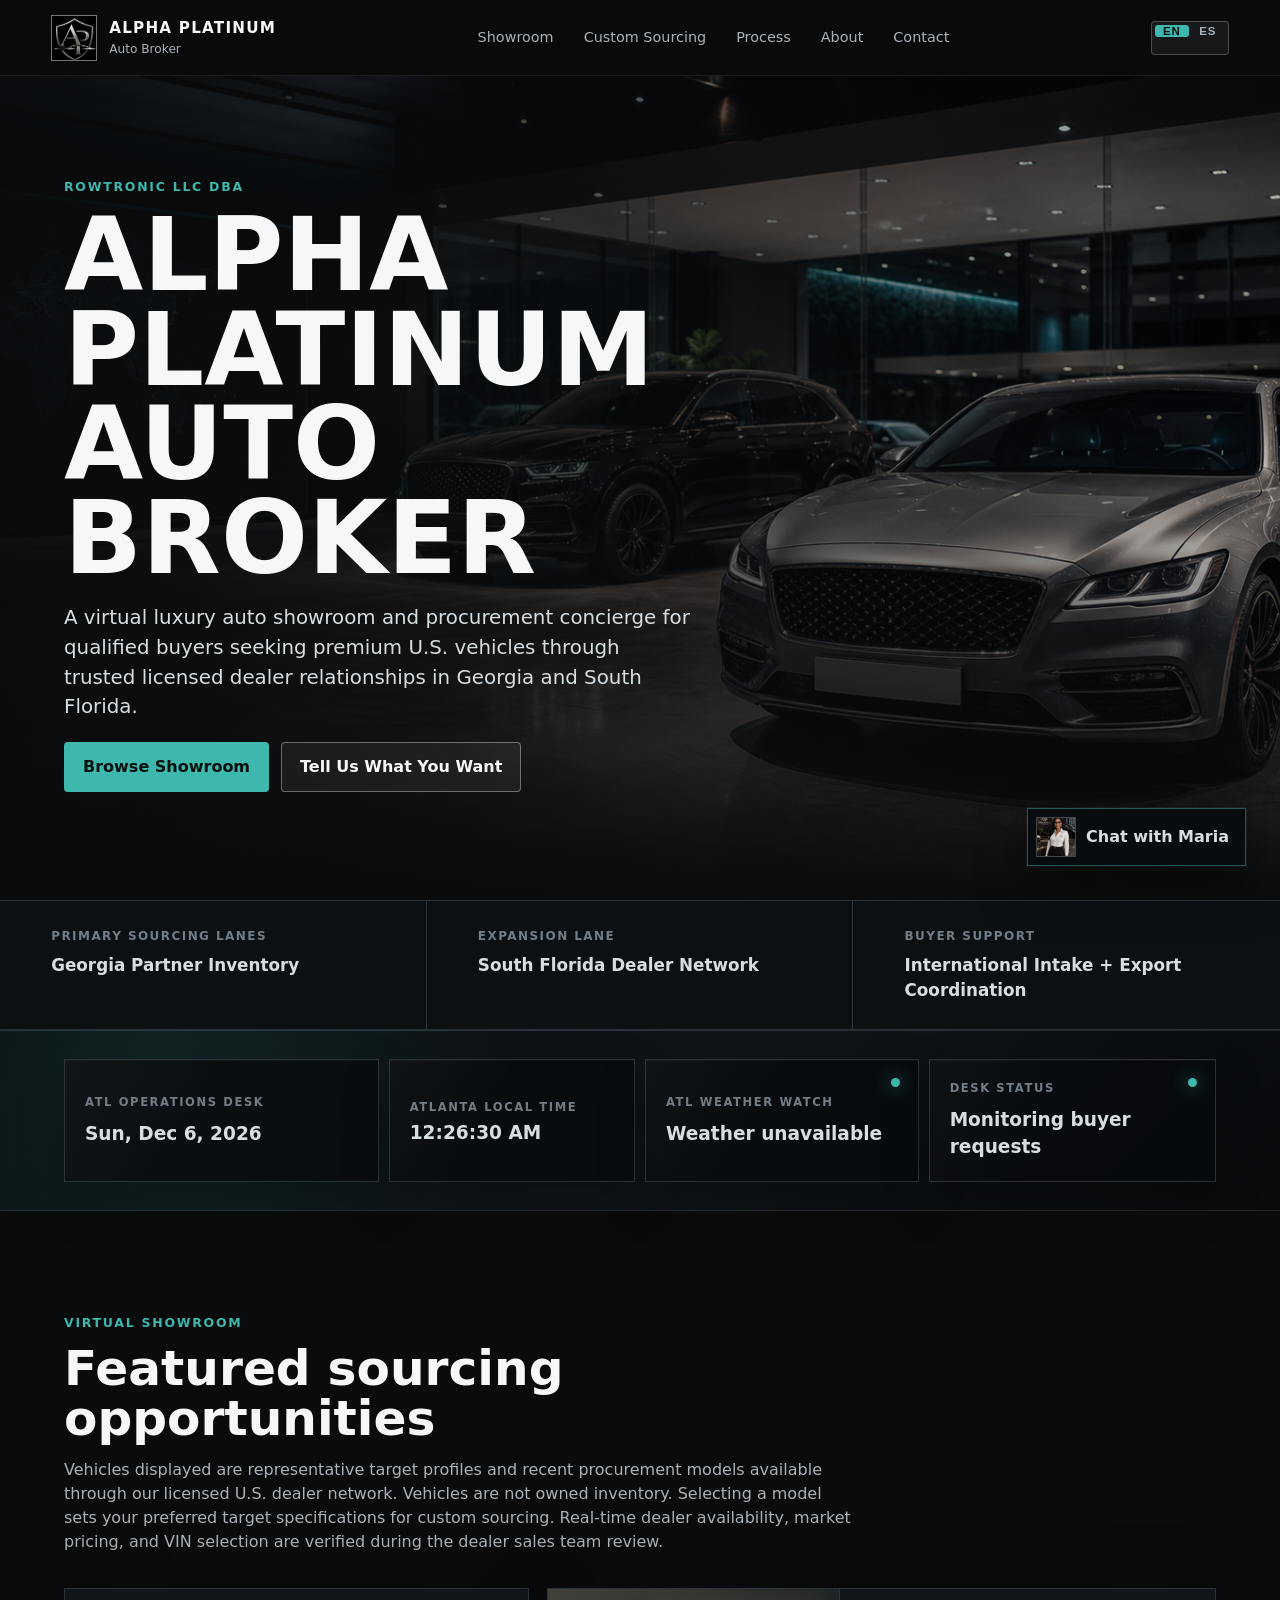
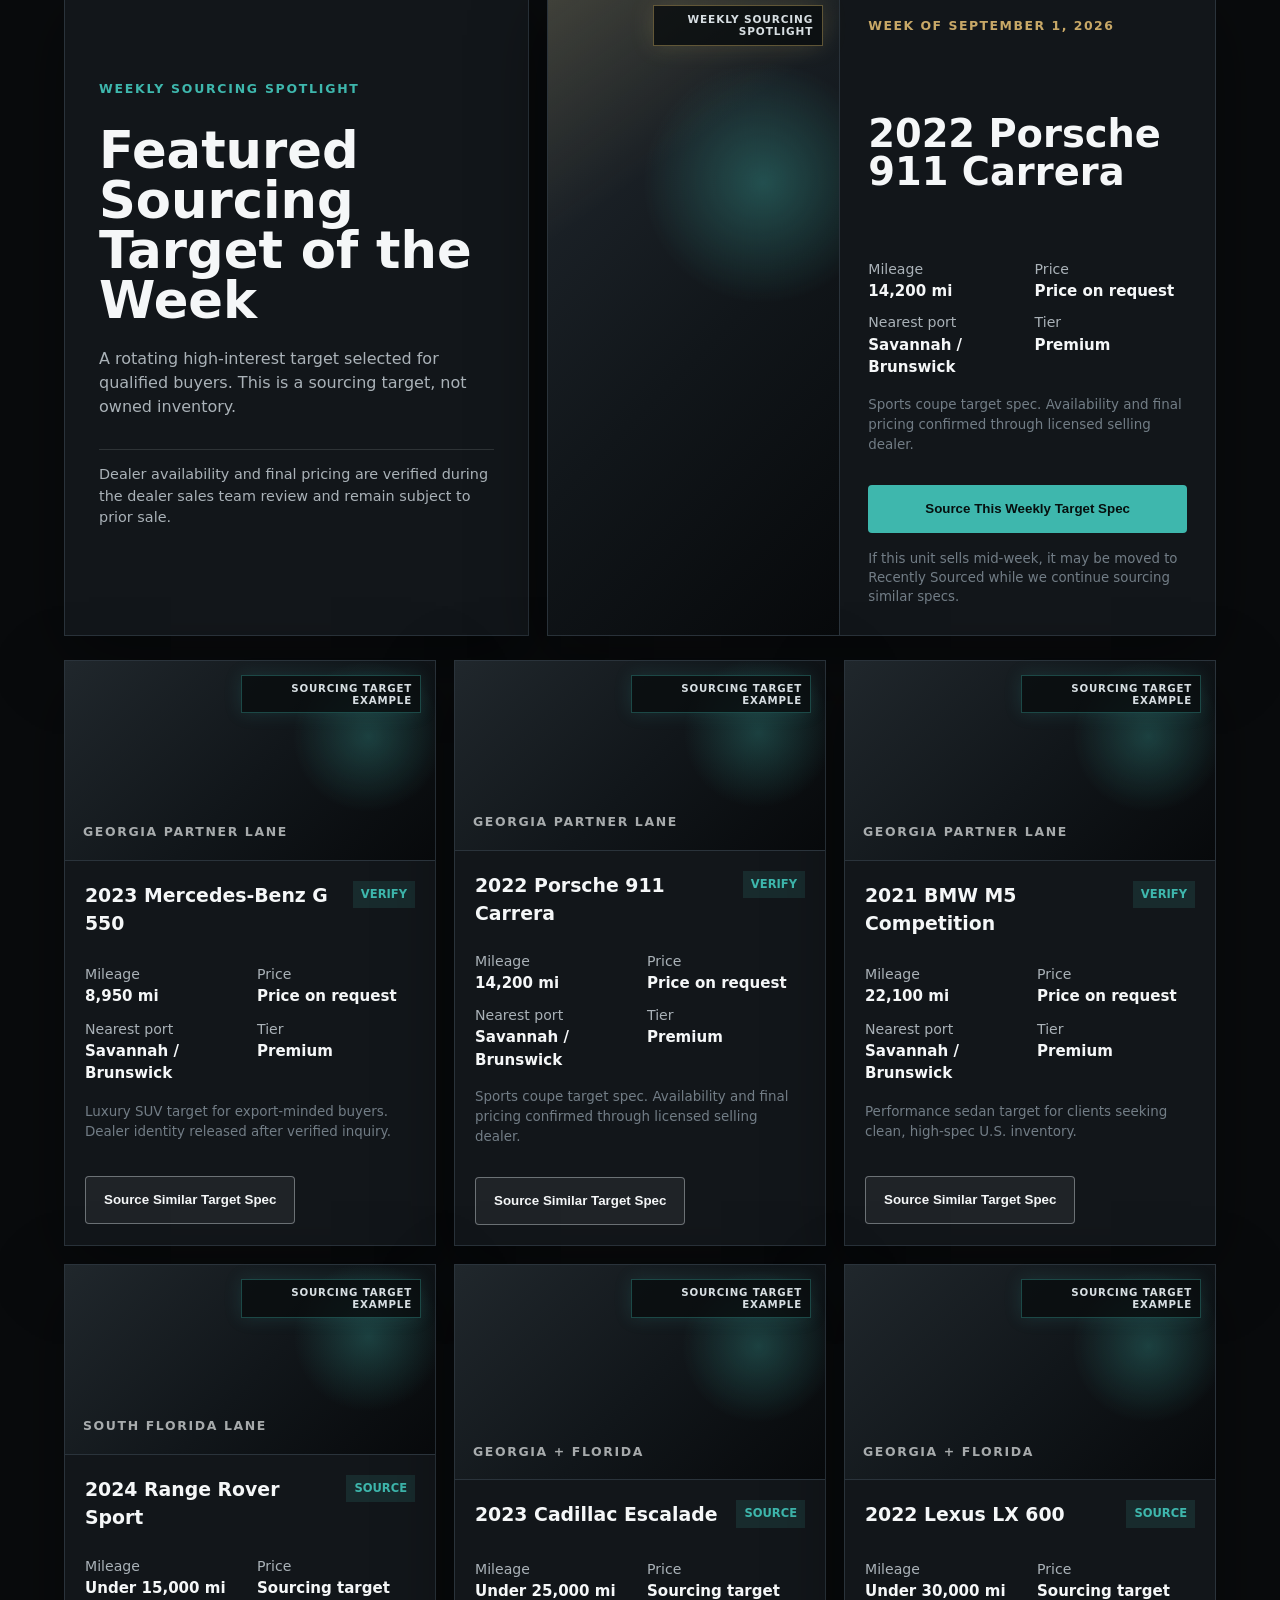
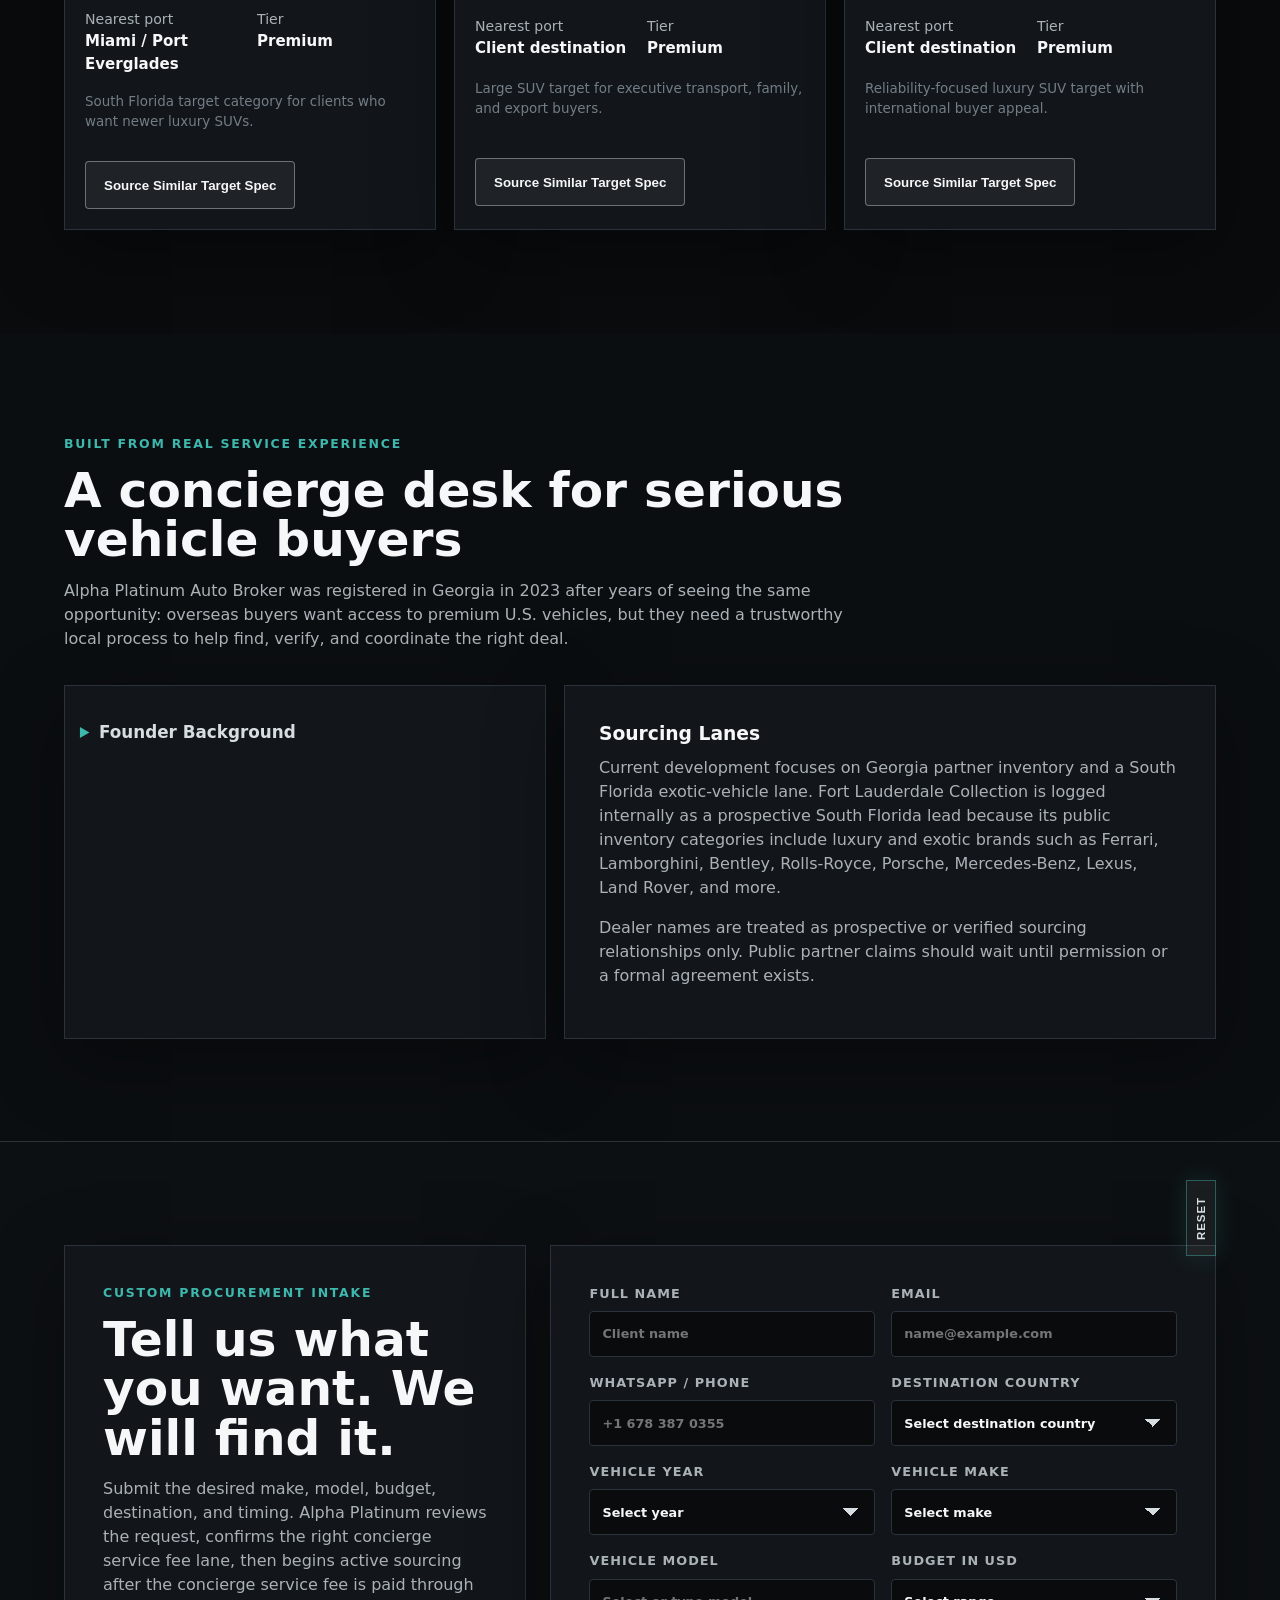
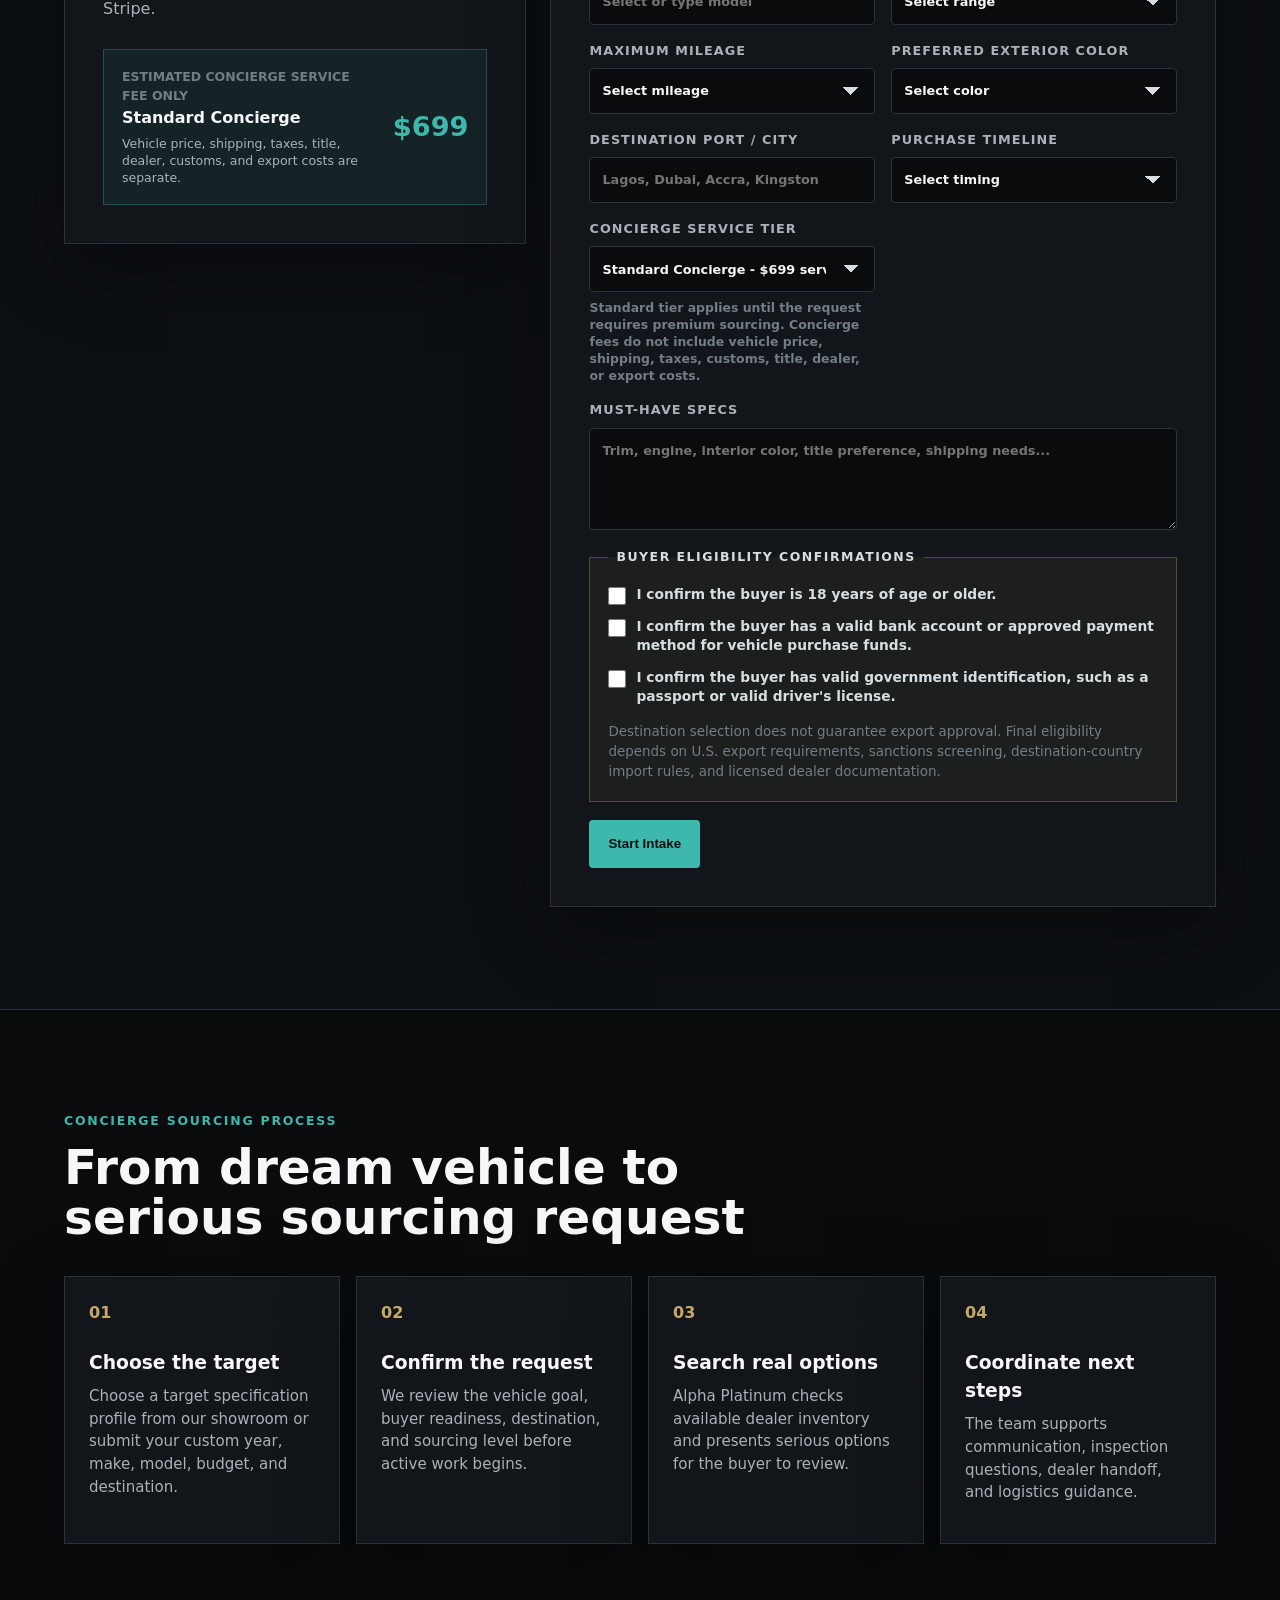
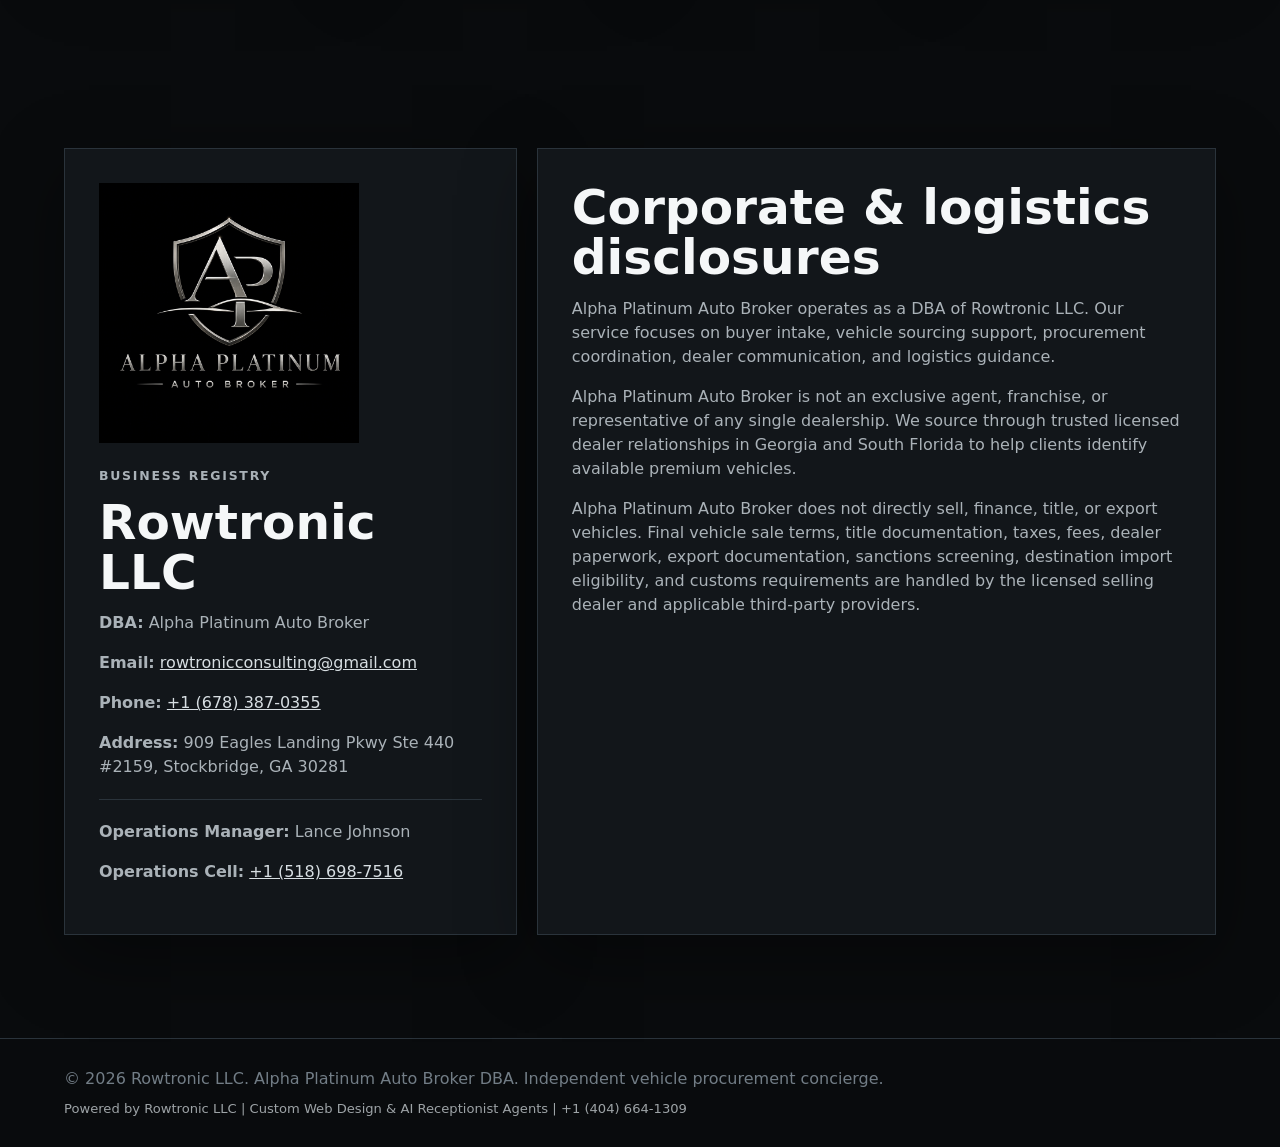
==== commit 4bde28a1: "Add weekly sourcing spotlight lane" ====
--- a/index.html
+++ b/index.html
@@ -6,7 +6,7 @@
   <title>Alpha Platinum Auto Broker | Premium Vehicle Procurement Concierge</title>
   <meta name="description" content="Alpha Platinum Auto Broker helps qualified buyers source premium U.S. vehicles through licensed dealer relationships in Georgia and South Florida.">
   <link rel="preload" href="showroom-hero.png" as="image">
-  <link rel="stylesheet" href="styles.css?v=20260902-journey-drill">
+  <link rel="stylesheet" href="styles.css?v=20260904-weekly-spotlight">
 </head>
 <body>
   <header class="topbar">
@@ -87,6 +87,32 @@
         <h2>Featured sourcing opportunities</h2>
         <p id="showroomDisclaimer">Vehicles displayed are representative target profiles and recent procurement models available through our licensed U.S. dealer network. Vehicles are not owned inventory. Selecting a model sets your preferred target specifications for custom sourcing. Real-time dealer availability, market pricing, and VIN selection are verified during the dealer sales team review.</p>
       </div>
+      <section class="weekly-spotlight" aria-labelledby="weeklyTitle">
+        <div class="weekly-copy">
+          <p class="eyebrow" id="weeklyEyebrow">Weekly Sourcing Spotlight</p>
+          <h3 id="weeklyTitle">Featured Sourcing Target of the Week</h3>
+          <p id="weeklyCopy">A rotating high-interest target selected for qualified buyers. This is a sourcing target, not owned inventory.</p>
+          <p class="weekly-disclaimer" id="weeklyAvailability">Dealer availability and final pricing are verified during the dealer sales team review and remain subject to prior sale.</p>
+        </div>
+        <article class="weekly-card">
+          <div class="weekly-visual" aria-hidden="true">
+            <span id="weeklyBadge">Weekly Sourcing Spotlight</span>
+          </div>
+          <div class="weekly-details">
+            <p class="weekly-window" id="weeklyWindow">Week of September 1, 2026</p>
+            <h4 id="weeklyVehicleTitle">2022 Porsche 911 Carrera</h4>
+            <div class="spec-list weekly-specs">
+              <div><span id="weeklyMileageLabel">Mileage</span><strong id="weeklyMileage">14,200 mi</strong></div>
+              <div><span id="weeklyPriceLabel">Price</span><strong id="weeklyPrice">Price on request</strong></div>
+              <div><span id="weeklyPortLabel">Nearest port</span><strong id="weeklyPort">Savannah / Brunswick</strong></div>
+              <div><span id="weeklyTierLabel">Tier</span><strong id="weeklyTier">Premium</strong></div>
+            </div>
+            <p class="vehicle-note" id="weeklyNote">Sports coupe target spec. Availability and final pricing confirmed through licensed selling dealer.</p>
+            <button class="button primary" type="button" id="weeklyRequest">Source This Weekly Target Spec</button>
+            <small id="weeklySoldProtocol">If this unit sells mid-week, it may be moved to Recently Sourced while we continue sourcing similar specs.</small>
+          </div>
+        </article>
+      </section>
       <div class="inventory-grid" id="inventoryGrid" aria-live="polite"></div>
     </section>
 
@@ -399,6 +425,6 @@
     <p id="poweredByLine">Powered by Rowtronic LLC | Custom Web Design & AI Receptionist Agents | +1 (404) 664-1309</p>
   </footer>
 
-  <script src="app.js?v=20260902-journey-drill"></script>
+  <script src="app.js?v=20260904-weekly-spotlight"></script>
 </body>
 </html>
--- a/styles.css
+++ b/styles.css
@@ -405,6 +405,107 @@
   color: var(--muted);
 }
 
+.weekly-spotlight {
+  display: grid;
+  grid-template-columns: minmax(0, 0.82fr) minmax(0, 1.18fr);
+  gap: 18px;
+  margin-bottom: 24px;
+}
+
+.weekly-copy,
+.weekly-card {
+  background: var(--panel);
+  border: 1px solid var(--line);
+  box-shadow: var(--shadow);
+}
+
+.weekly-copy {
+  display: grid;
+  align-content: center;
+  gap: 14px;
+  padding: clamp(22px, 4vw, 34px);
+}
+
+.weekly-copy h3 {
+  max-width: 620px;
+  font-size: clamp(2rem, 4vw, 3.4rem);
+  line-height: 0.98;
+}
+
+.weekly-copy p:not(.eyebrow) {
+  color: var(--muted);
+}
+
+.weekly-disclaimer {
+  padding-top: 14px;
+  border-top: 1px solid rgba(215, 222, 226, 0.14);
+  font-size: 0.9rem;
+}
+
+.weekly-card {
+  display: grid;
+  grid-template-columns: minmax(190px, 0.78fr) minmax(0, 1fr);
+  min-height: 100%;
+}
+
+.weekly-visual {
+  position: relative;
+  min-height: 320px;
+  padding: 18px;
+  background:
+    radial-gradient(circle at 74% 30%, rgba(62, 183, 173, 0.34), transparent 24%),
+    linear-gradient(145deg, rgba(231, 198, 113, 0.16), transparent 30%),
+    linear-gradient(135deg, #222930 0%, #11161a 55%, #07090b 100%);
+  border-right: 1px solid var(--line);
+}
+
+.weekly-visual span {
+  position: absolute;
+  top: 16px;
+  right: 16px;
+  max-width: 170px;
+  padding: 7px 9px;
+  color: var(--platinum);
+  background: rgba(8, 12, 14, 0.78);
+  border: 1px solid rgba(231, 198, 113, 0.38);
+  box-shadow: 0 0 24px rgba(231, 198, 113, 0.16);
+  font-size: 0.66rem;
+  font-weight: 900;
+  letter-spacing: 0.08em;
+  line-height: 1.2;
+  text-align: right;
+  text-transform: uppercase;
+}
+
+.weekly-details {
+  display: grid;
+  gap: 16px;
+  align-content: center;
+  padding: clamp(20px, 3vw, 28px);
+}
+
+.weekly-window {
+  color: var(--amber);
+  font-size: 0.78rem;
+  font-weight: 900;
+  letter-spacing: 0.12em;
+  text-transform: uppercase;
+}
+
+.weekly-details h4 {
+  font-size: clamp(1.7rem, 3vw, 2.5rem);
+  line-height: 1;
+}
+
+.weekly-specs span {
+  display: block;
+}
+
+.weekly-details small {
+  color: var(--subtle);
+  line-height: 1.45;
+}
+
 .about-section {
   background: #0b0e11;
 }
@@ -1368,6 +1469,8 @@
 @media (max-width: 980px) {
   .inventory-grid,
   .about-grid,
+  .weekly-spotlight,
+  .weekly-card,
   .steps,
   .region-strip,
   .atl-widget,
@@ -1489,6 +1592,12 @@
     border-bottom: none;
   }
 
+  .weekly-visual {
+    min-height: 220px;
+    border-right: none;
+    border-bottom: 1px solid var(--line);
+  }
+
   .nav {
     display: none;
   }
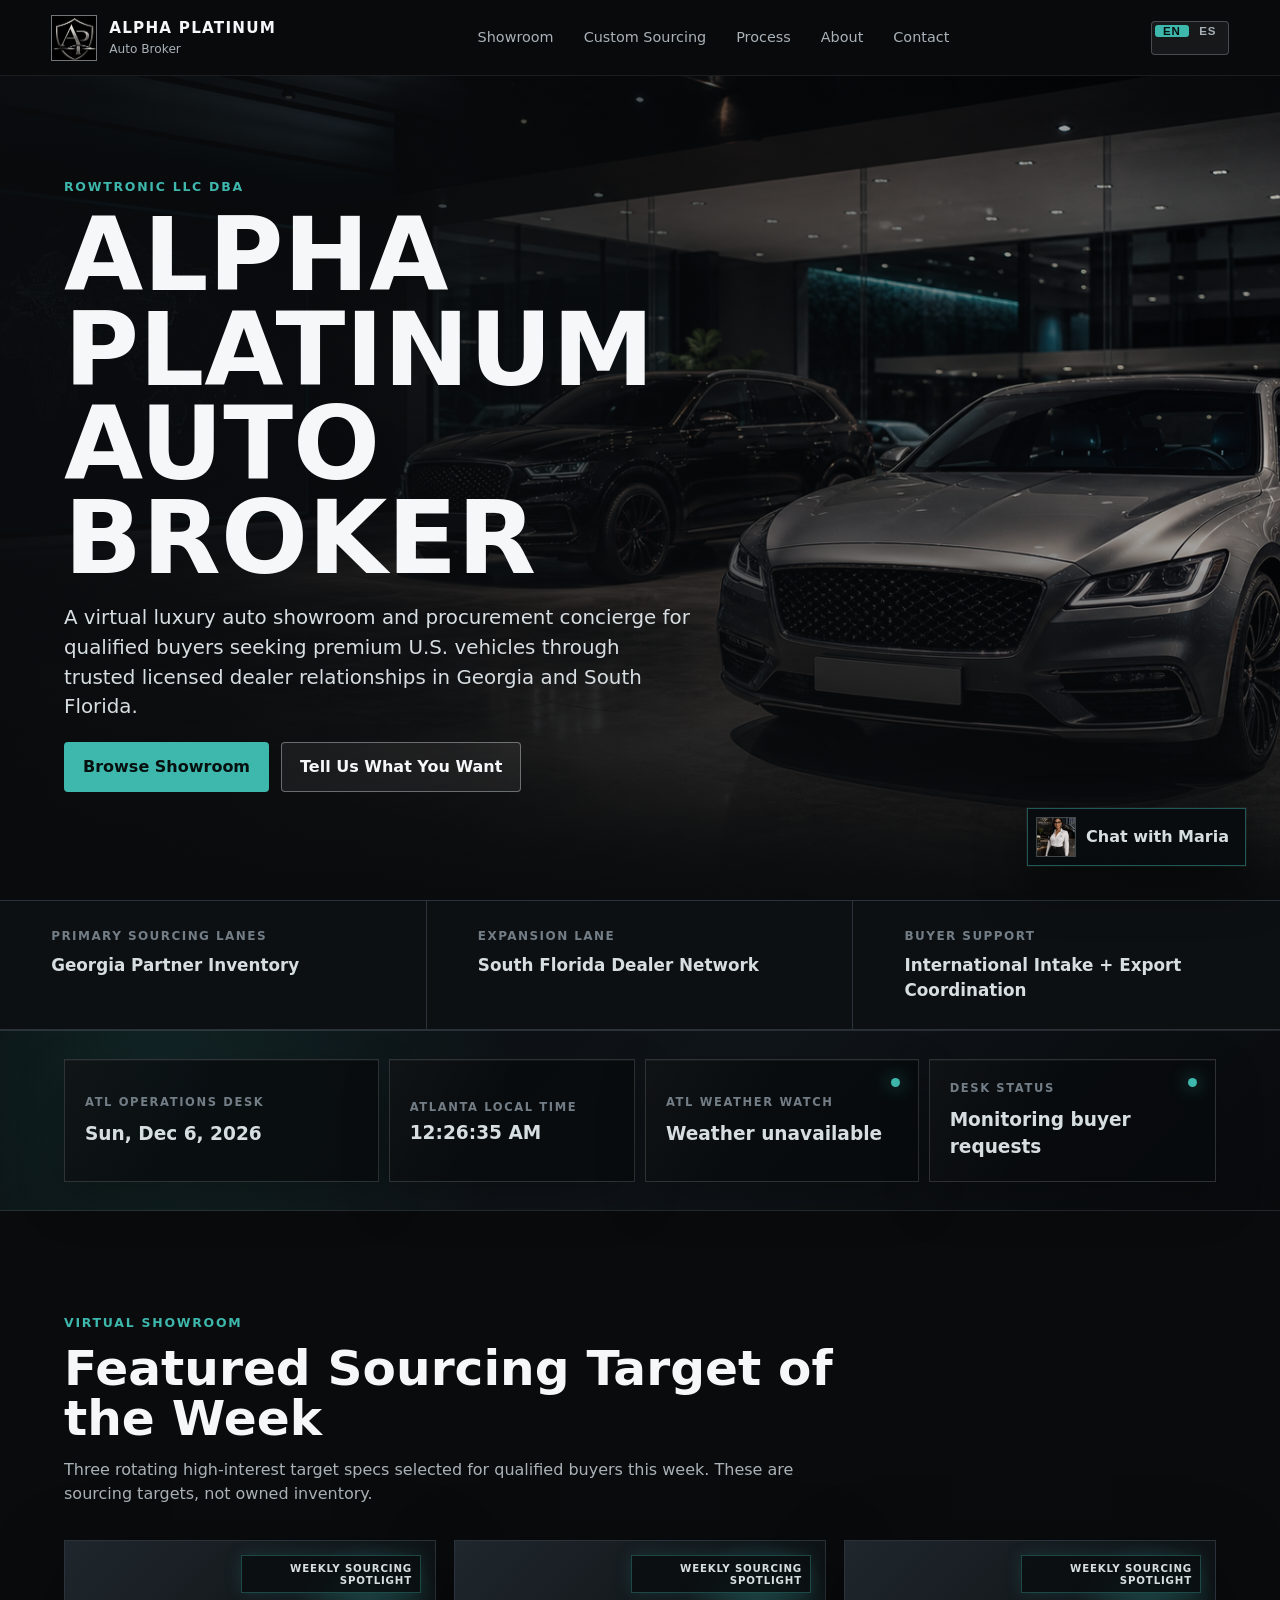
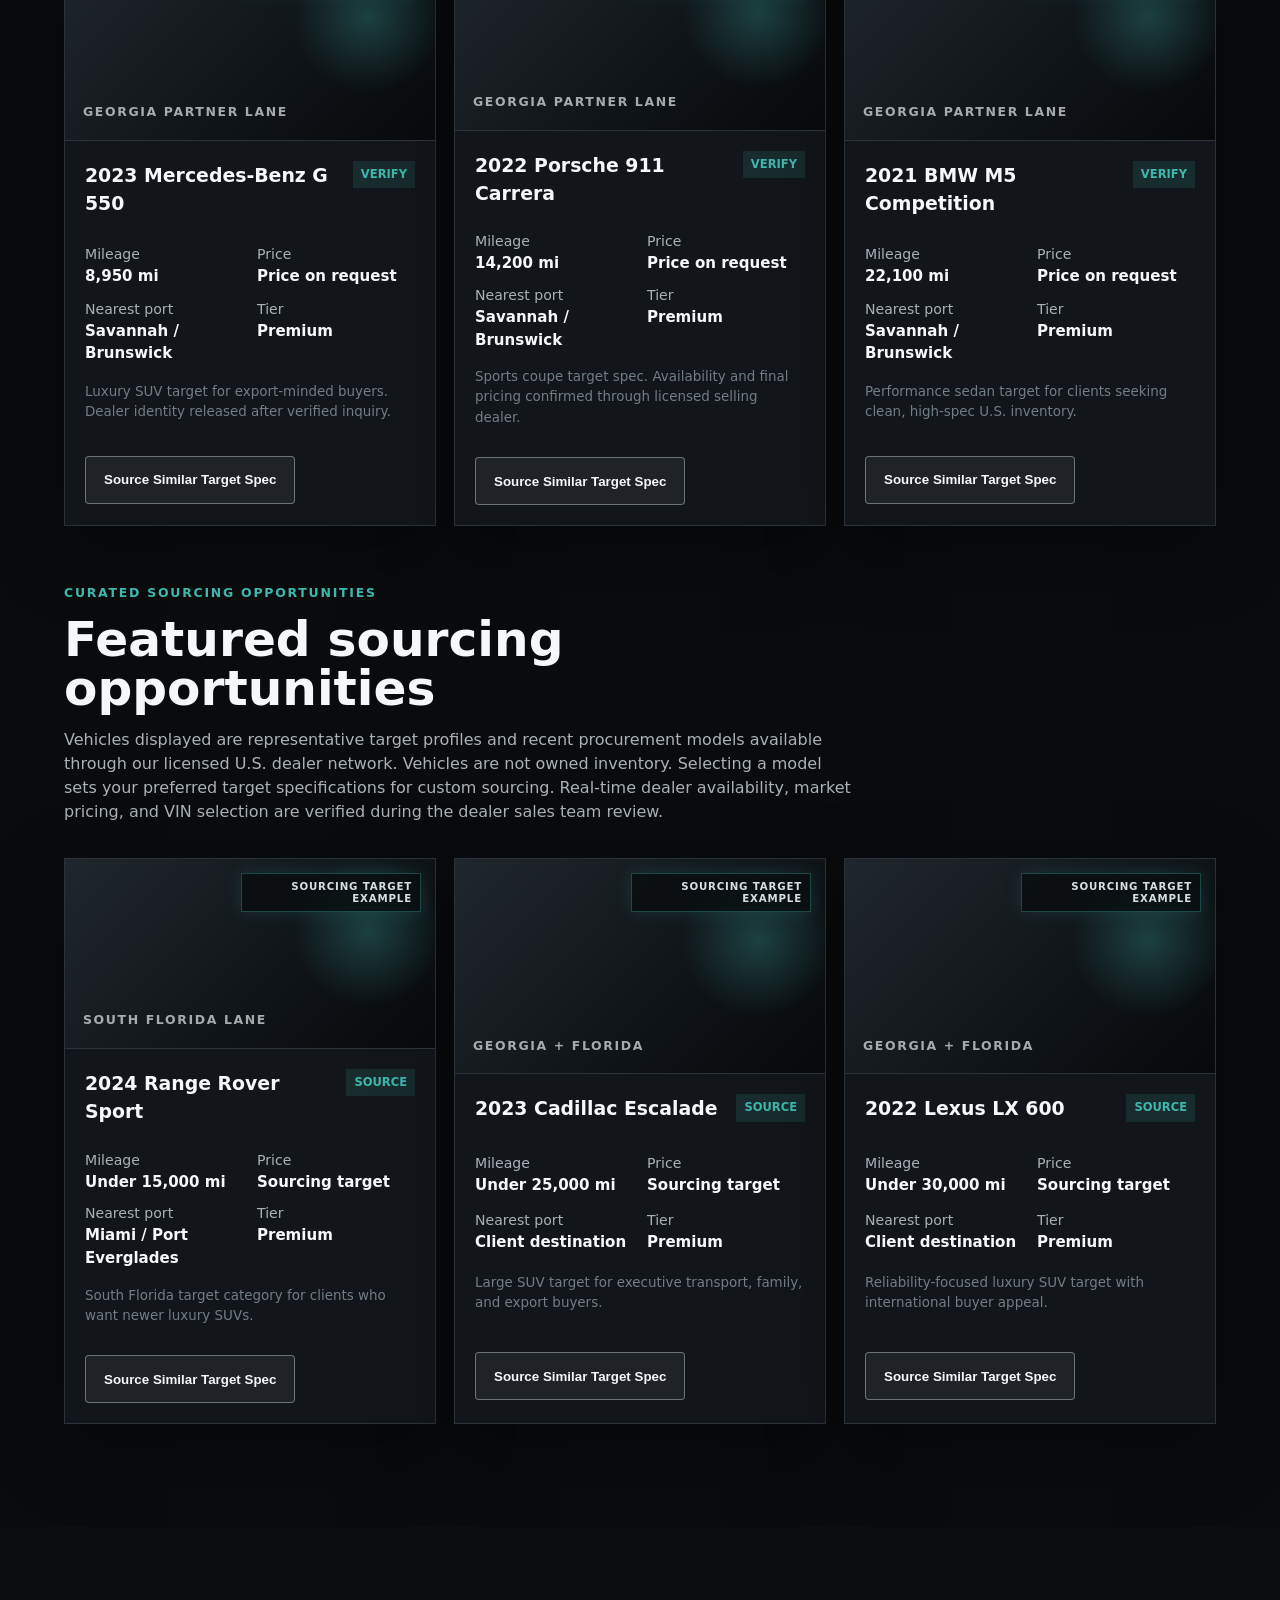
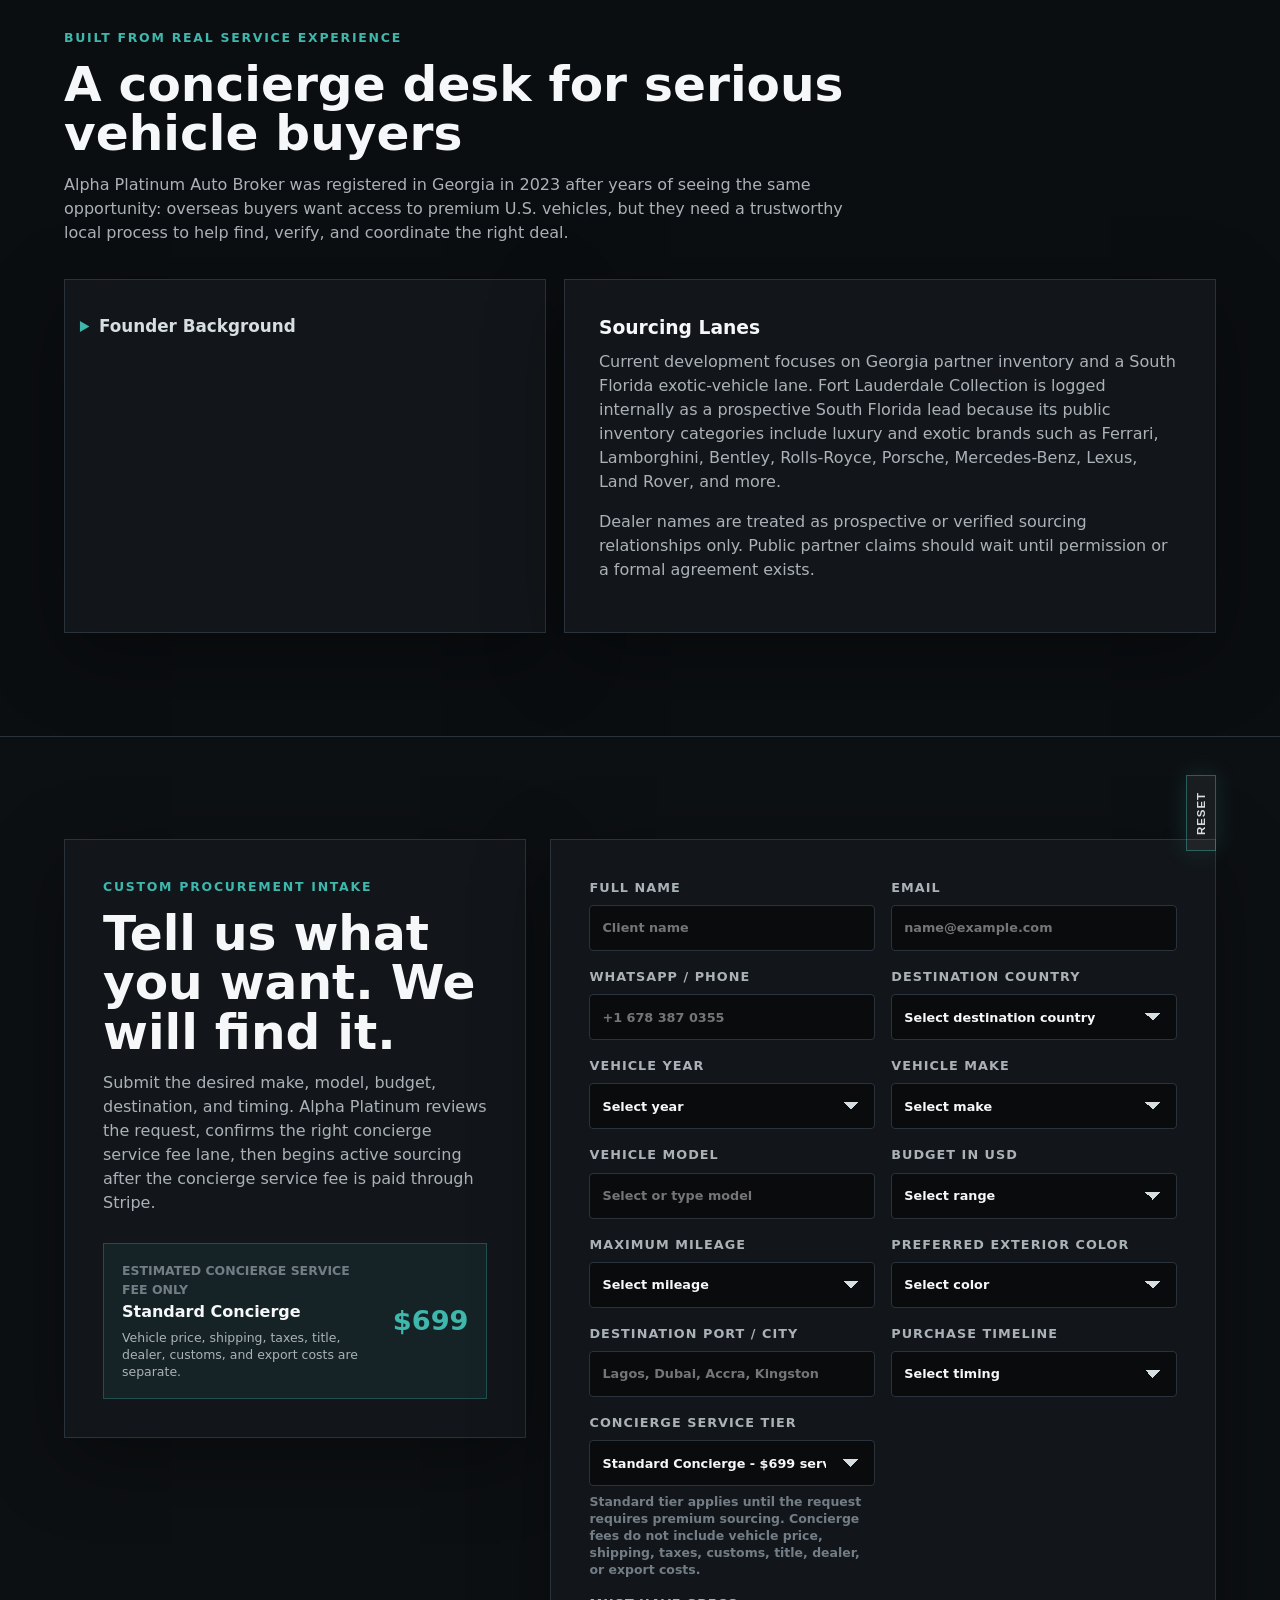
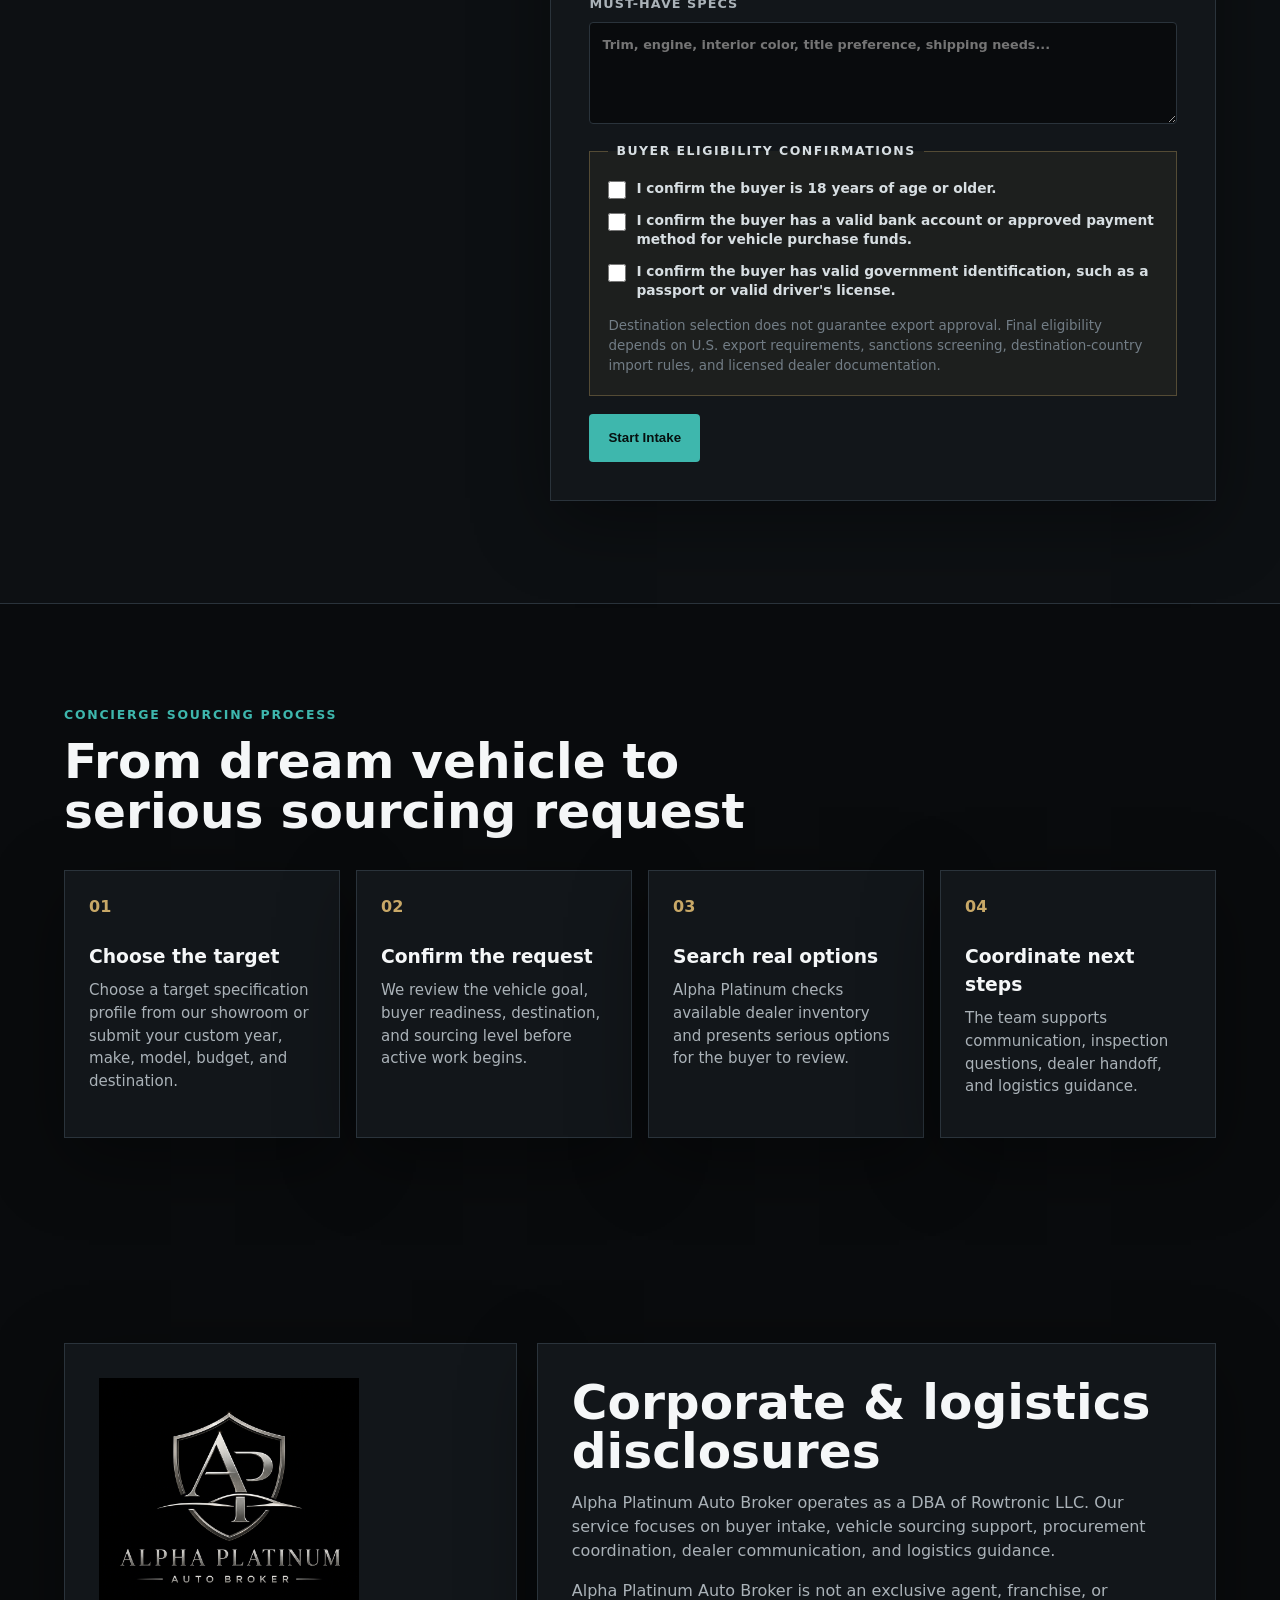
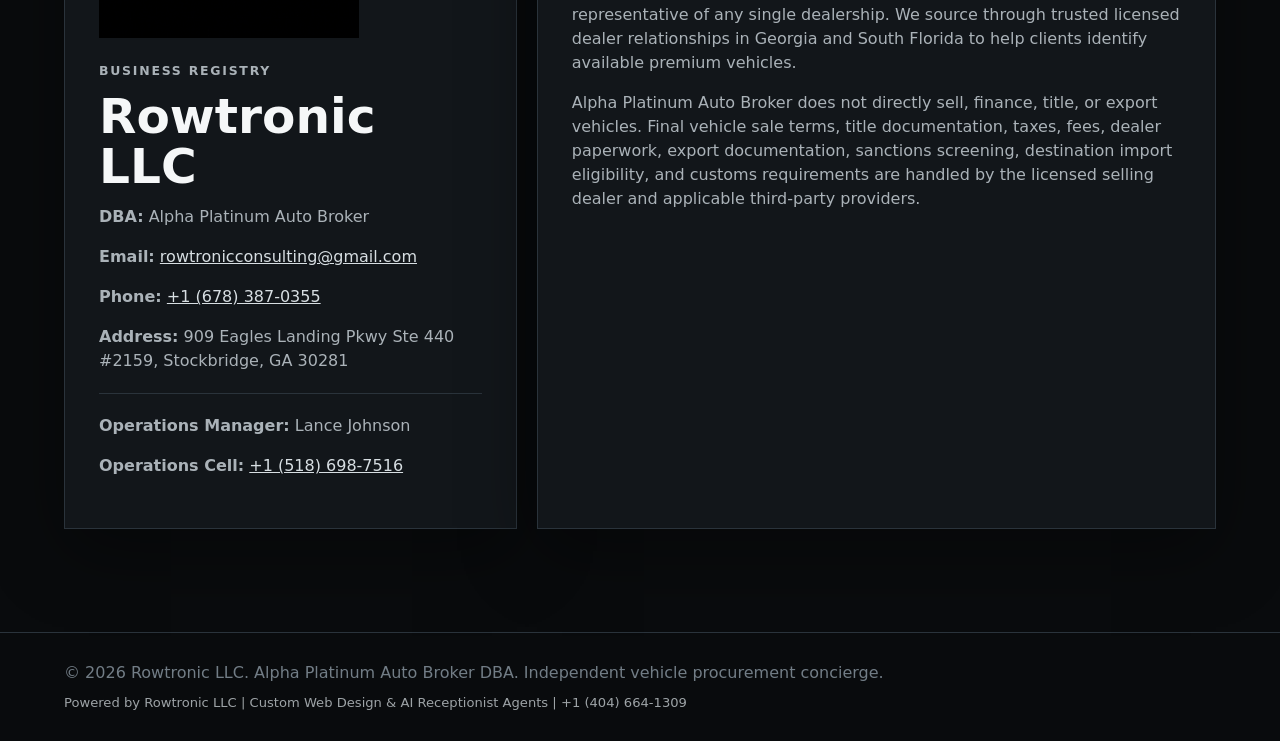
==== commit 42c27c8f: "Compact weekly showroom layout" ====
--- a/index.html
+++ b/index.html
@@ -6,7 +6,7 @@
   <title>Alpha Platinum Auto Broker | Premium Vehicle Procurement Concierge</title>
   <meta name="description" content="Alpha Platinum Auto Broker helps qualified buyers source premium U.S. vehicles through licensed dealer relationships in Georgia and South Florida.">
   <link rel="preload" href="showroom-hero.png" as="image">
-  <link rel="stylesheet" href="styles.css?v=20260904-weekly-spotlight">
+  <link rel="stylesheet" href="styles.css?v=20260904-compact-showroom">
 </head>
 <body>
   <header class="topbar">
@@ -83,36 +83,16 @@
 
     <section class="section" id="showroom">
       <div class="section-heading">
-        <p class="eyebrow">Virtual Showroom</p>
-        <h2>Featured sourcing opportunities</h2>
+        <p class="eyebrow" id="showroomEyebrow">Virtual Showroom</p>
+        <h2 id="weeklyTitle">Featured Sourcing Target of the Week</h2>
+        <p id="weeklyCopy">Three rotating high-interest target specs selected for qualified buyers this week. These are sourcing targets, not owned inventory.</p>
+      </div>
+      <div class="inventory-grid weekly-grid" id="weeklyGrid" aria-live="polite"></div>
+      <div class="section-heading showroom-secondary-heading">
+        <p class="eyebrow" id="opportunityEyebrow">Curated Sourcing Opportunities</p>
+        <h2 id="showroomTitle">Featured sourcing opportunities</h2>
         <p id="showroomDisclaimer">Vehicles displayed are representative target profiles and recent procurement models available through our licensed U.S. dealer network. Vehicles are not owned inventory. Selecting a model sets your preferred target specifications for custom sourcing. Real-time dealer availability, market pricing, and VIN selection are verified during the dealer sales team review.</p>
       </div>
-      <section class="weekly-spotlight" aria-labelledby="weeklyTitle">
-        <div class="weekly-copy">
-          <p class="eyebrow" id="weeklyEyebrow">Weekly Sourcing Spotlight</p>
-          <h3 id="weeklyTitle">Featured Sourcing Target of the Week</h3>
-          <p id="weeklyCopy">A rotating high-interest target selected for qualified buyers. This is a sourcing target, not owned inventory.</p>
-          <p class="weekly-disclaimer" id="weeklyAvailability">Dealer availability and final pricing are verified during the dealer sales team review and remain subject to prior sale.</p>
-        </div>
-        <article class="weekly-card">
-          <div class="weekly-visual" aria-hidden="true">
-            <span id="weeklyBadge">Weekly Sourcing Spotlight</span>
-          </div>
-          <div class="weekly-details">
-            <p class="weekly-window" id="weeklyWindow">Week of September 1, 2026</p>
-            <h4 id="weeklyVehicleTitle">2022 Porsche 911 Carrera</h4>
-            <div class="spec-list weekly-specs">
-              <div><span id="weeklyMileageLabel">Mileage</span><strong id="weeklyMileage">14,200 mi</strong></div>
-              <div><span id="weeklyPriceLabel">Price</span><strong id="weeklyPrice">Price on request</strong></div>
-              <div><span id="weeklyPortLabel">Nearest port</span><strong id="weeklyPort">Savannah / Brunswick</strong></div>
-              <div><span id="weeklyTierLabel">Tier</span><strong id="weeklyTier">Premium</strong></div>
-            </div>
-            <p class="vehicle-note" id="weeklyNote">Sports coupe target spec. Availability and final pricing confirmed through licensed selling dealer.</p>
-            <button class="button primary" type="button" id="weeklyRequest">Source This Weekly Target Spec</button>
-            <small id="weeklySoldProtocol">If this unit sells mid-week, it may be moved to Recently Sourced while we continue sourcing similar specs.</small>
-          </div>
-        </article>
-      </section>
       <div class="inventory-grid" id="inventoryGrid" aria-live="polite"></div>
     </section>
 
@@ -425,6 +405,6 @@
     <p id="poweredByLine">Powered by Rowtronic LLC | Custom Web Design & AI Receptionist Agents | +1 (404) 664-1309</p>
   </footer>
 
-  <script src="app.js?v=20260904-weekly-spotlight"></script>
+  <script src="app.js?v=20260904-compact-showroom"></script>
 </body>
 </html>
--- a/styles.css
+++ b/styles.css
@@ -405,105 +405,12 @@
   color: var(--muted);
 }
 
-.weekly-spotlight {
-  display: grid;
-  grid-template-columns: minmax(0, 0.82fr) minmax(0, 1.18fr);
-  gap: 18px;
-  margin-bottom: 24px;
-}
-
-.weekly-copy,
-.weekly-card {
-  background: var(--panel);
-  border: 1px solid var(--line);
-  box-shadow: var(--shadow);
-}
-
-.weekly-copy {
-  display: grid;
-  align-content: center;
-  gap: 14px;
-  padding: clamp(22px, 4vw, 34px);
-}
-
-.weekly-copy h3 {
-  max-width: 620px;
-  font-size: clamp(2rem, 4vw, 3.4rem);
-  line-height: 0.98;
-}
-
-.weekly-copy p:not(.eyebrow) {
-  color: var(--muted);
-}
-
-.weekly-disclaimer {
-  padding-top: 14px;
-  border-top: 1px solid rgba(215, 222, 226, 0.14);
-  font-size: 0.9rem;
-}
-
-.weekly-card {
-  display: grid;
-  grid-template-columns: minmax(190px, 0.78fr) minmax(0, 1fr);
-  min-height: 100%;
-}
-
-.weekly-visual {
-  position: relative;
-  min-height: 320px;
-  padding: 18px;
-  background:
-    radial-gradient(circle at 74% 30%, rgba(62, 183, 173, 0.34), transparent 24%),
-    linear-gradient(145deg, rgba(231, 198, 113, 0.16), transparent 30%),
-    linear-gradient(135deg, #222930 0%, #11161a 55%, #07090b 100%);
-  border-right: 1px solid var(--line);
-}
-
-.weekly-visual span {
-  position: absolute;
-  top: 16px;
-  right: 16px;
-  max-width: 170px;
-  padding: 7px 9px;
-  color: var(--platinum);
-  background: rgba(8, 12, 14, 0.78);
-  border: 1px solid rgba(231, 198, 113, 0.38);
-  box-shadow: 0 0 24px rgba(231, 198, 113, 0.16);
-  font-size: 0.66rem;
-  font-weight: 900;
-  letter-spacing: 0.08em;
-  line-height: 1.2;
-  text-align: right;
-  text-transform: uppercase;
-}
-
-.weekly-details {
-  display: grid;
-  gap: 16px;
-  align-content: center;
-  padding: clamp(20px, 3vw, 28px);
-}
-
-.weekly-window {
-  color: var(--amber);
-  font-size: 0.78rem;
-  font-weight: 900;
-  letter-spacing: 0.12em;
-  text-transform: uppercase;
-}
-
-.weekly-details h4 {
-  font-size: clamp(1.7rem, 3vw, 2.5rem);
-  line-height: 1;
-}
-
-.weekly-specs span {
-  display: block;
-}
-
-.weekly-details small {
-  color: var(--subtle);
-  line-height: 1.45;
+.weekly-grid {
+  margin-bottom: clamp(34px, 5vw, 58px);
+}
+
+.showroom-secondary-heading {
+  margin-top: 0;
 }
 
 .about-section {
@@ -1469,8 +1376,6 @@
 @media (max-width: 980px) {
   .inventory-grid,
   .about-grid,
-  .weekly-spotlight,
-  .weekly-card,
   .steps,
   .region-strip,
   .atl-widget,
@@ -1592,12 +1497,6 @@
     border-bottom: none;
   }
 
-  .weekly-visual {
-    min-height: 220px;
-    border-right: none;
-    border-bottom: 1px solid var(--line);
-  }
-
   .nav {
     display: none;
   }
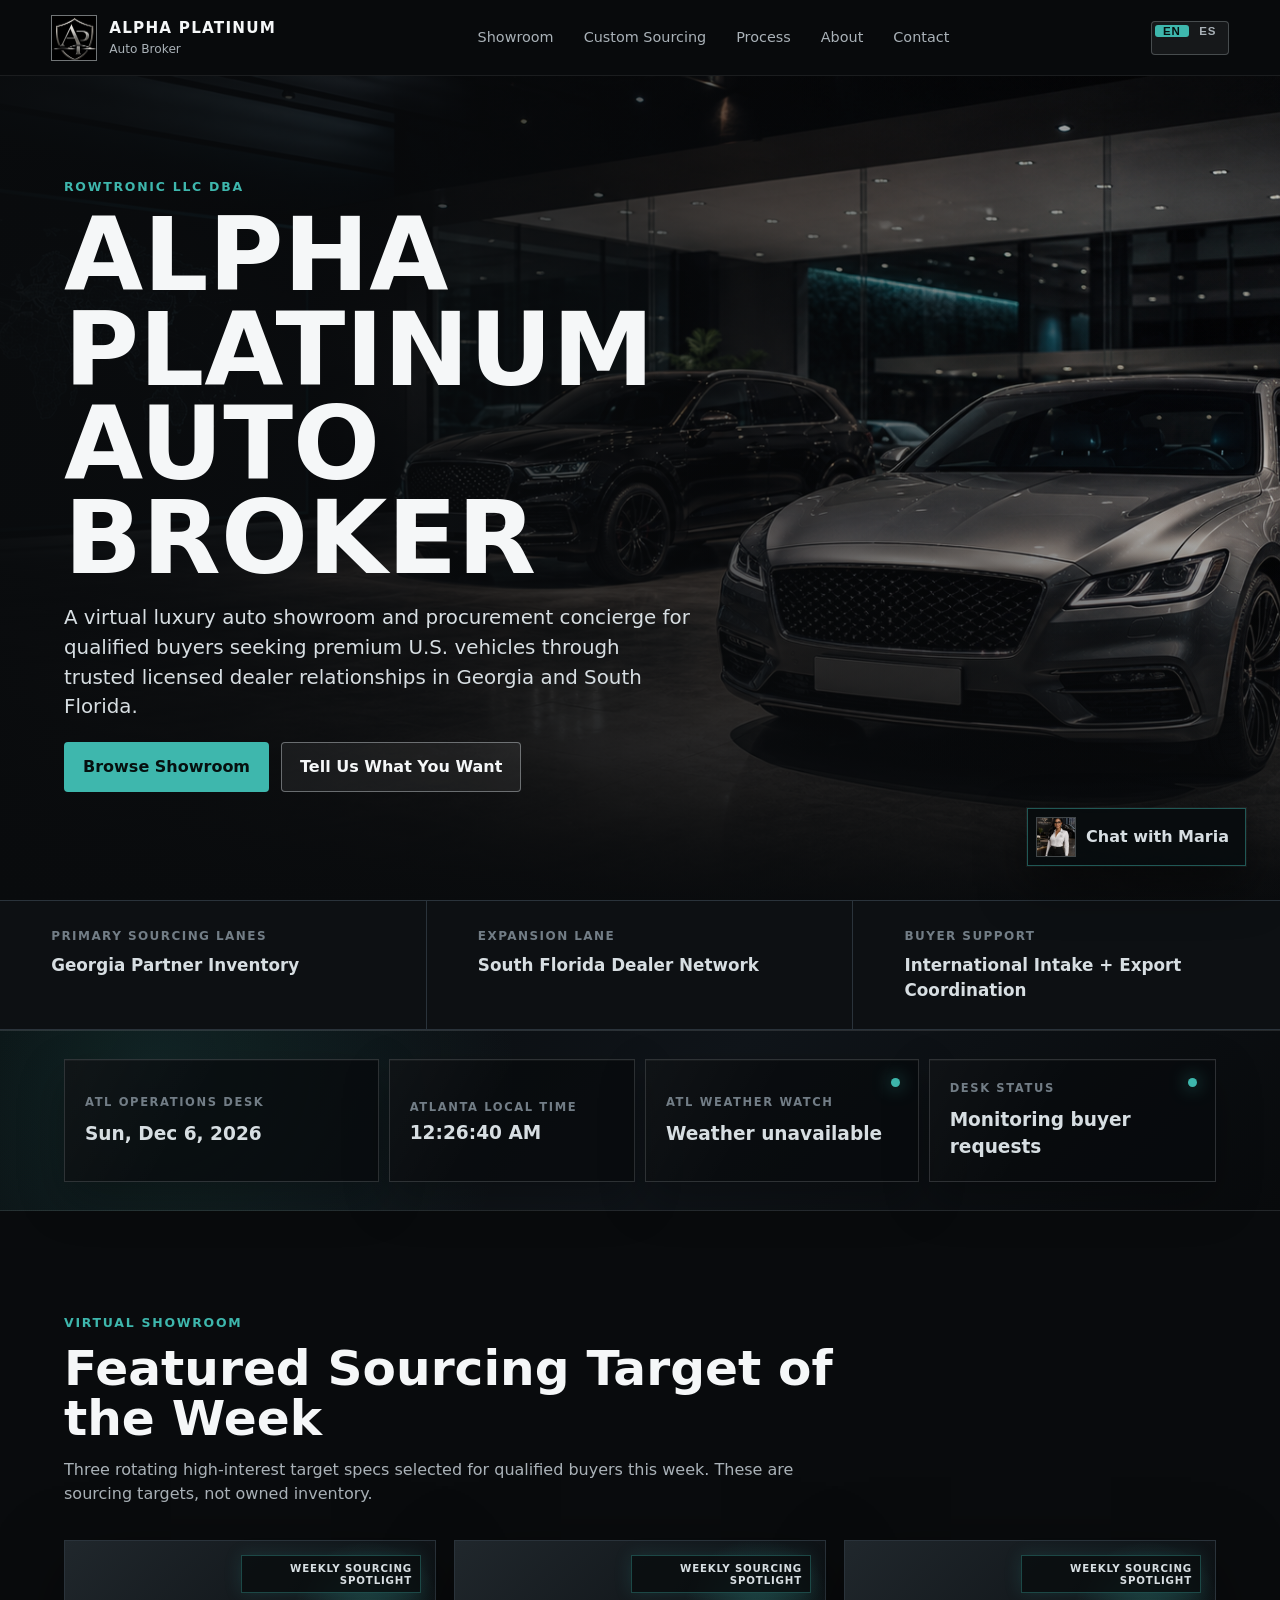
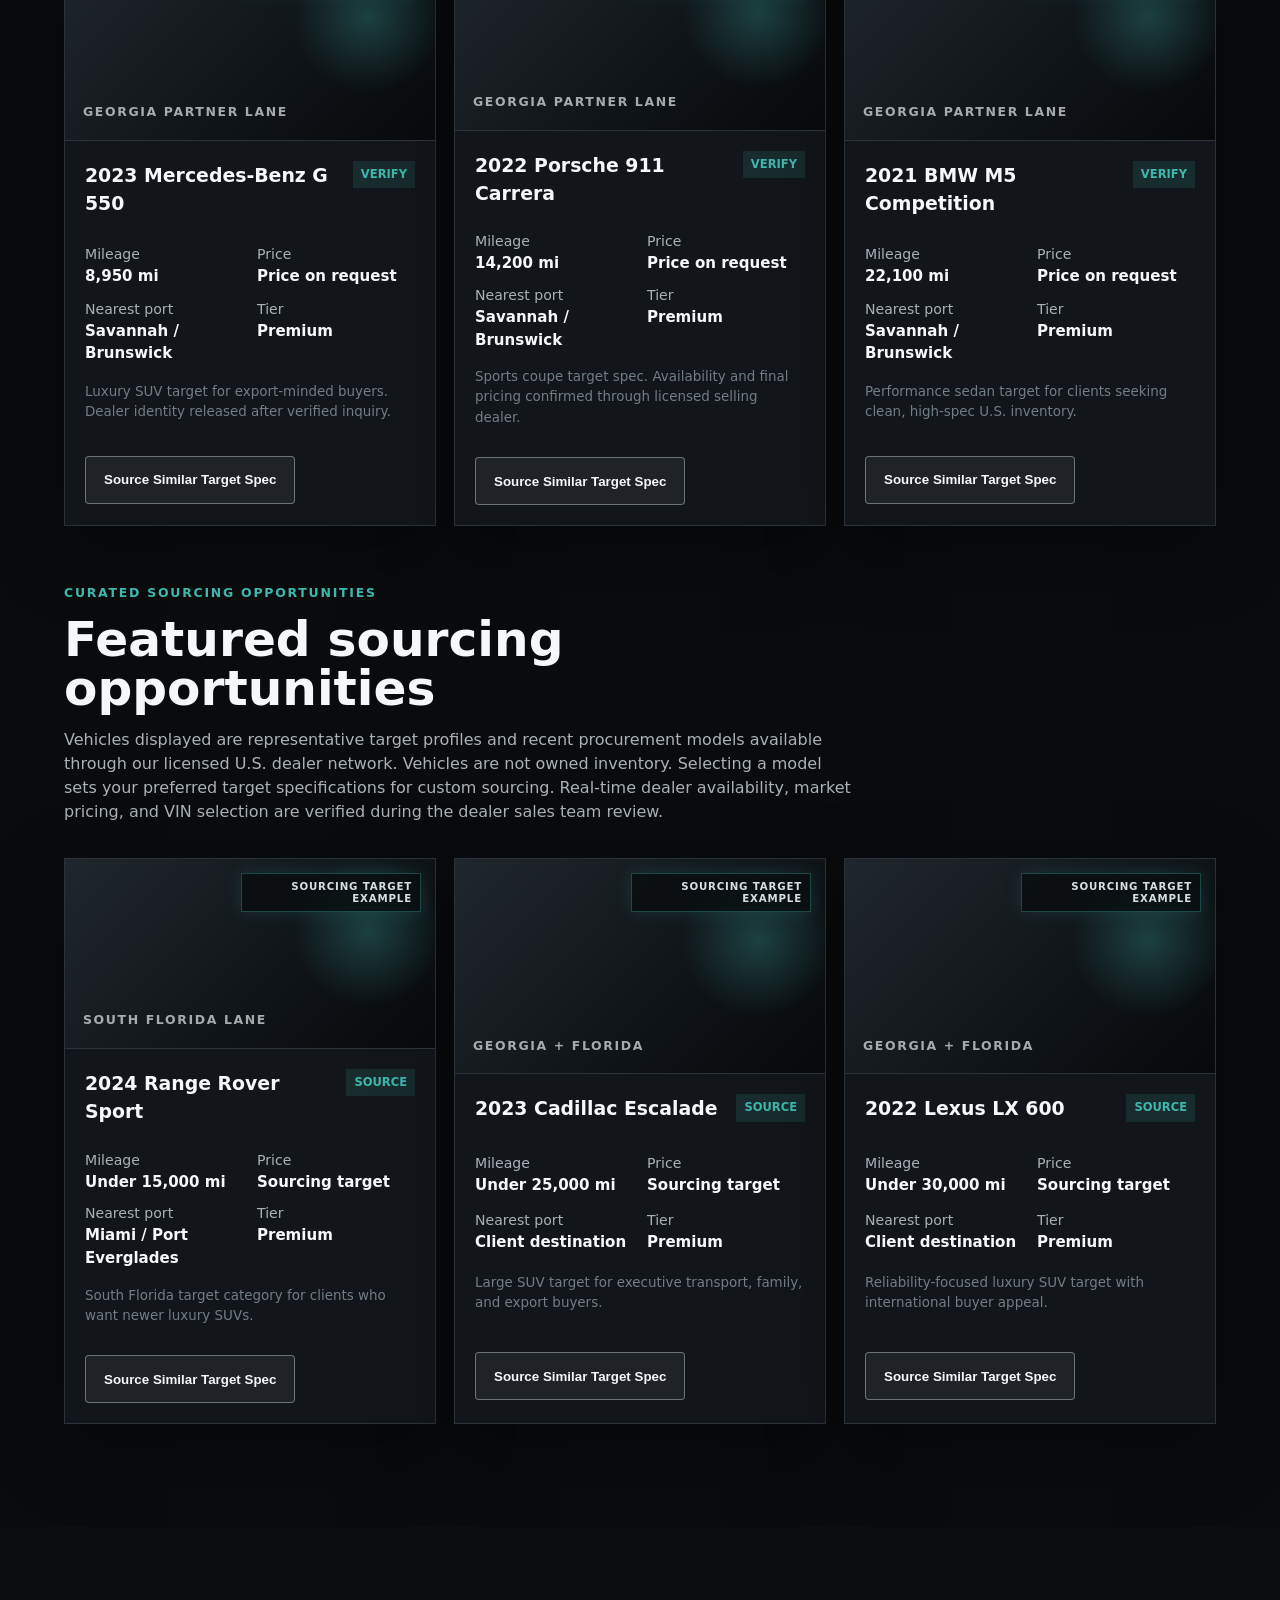
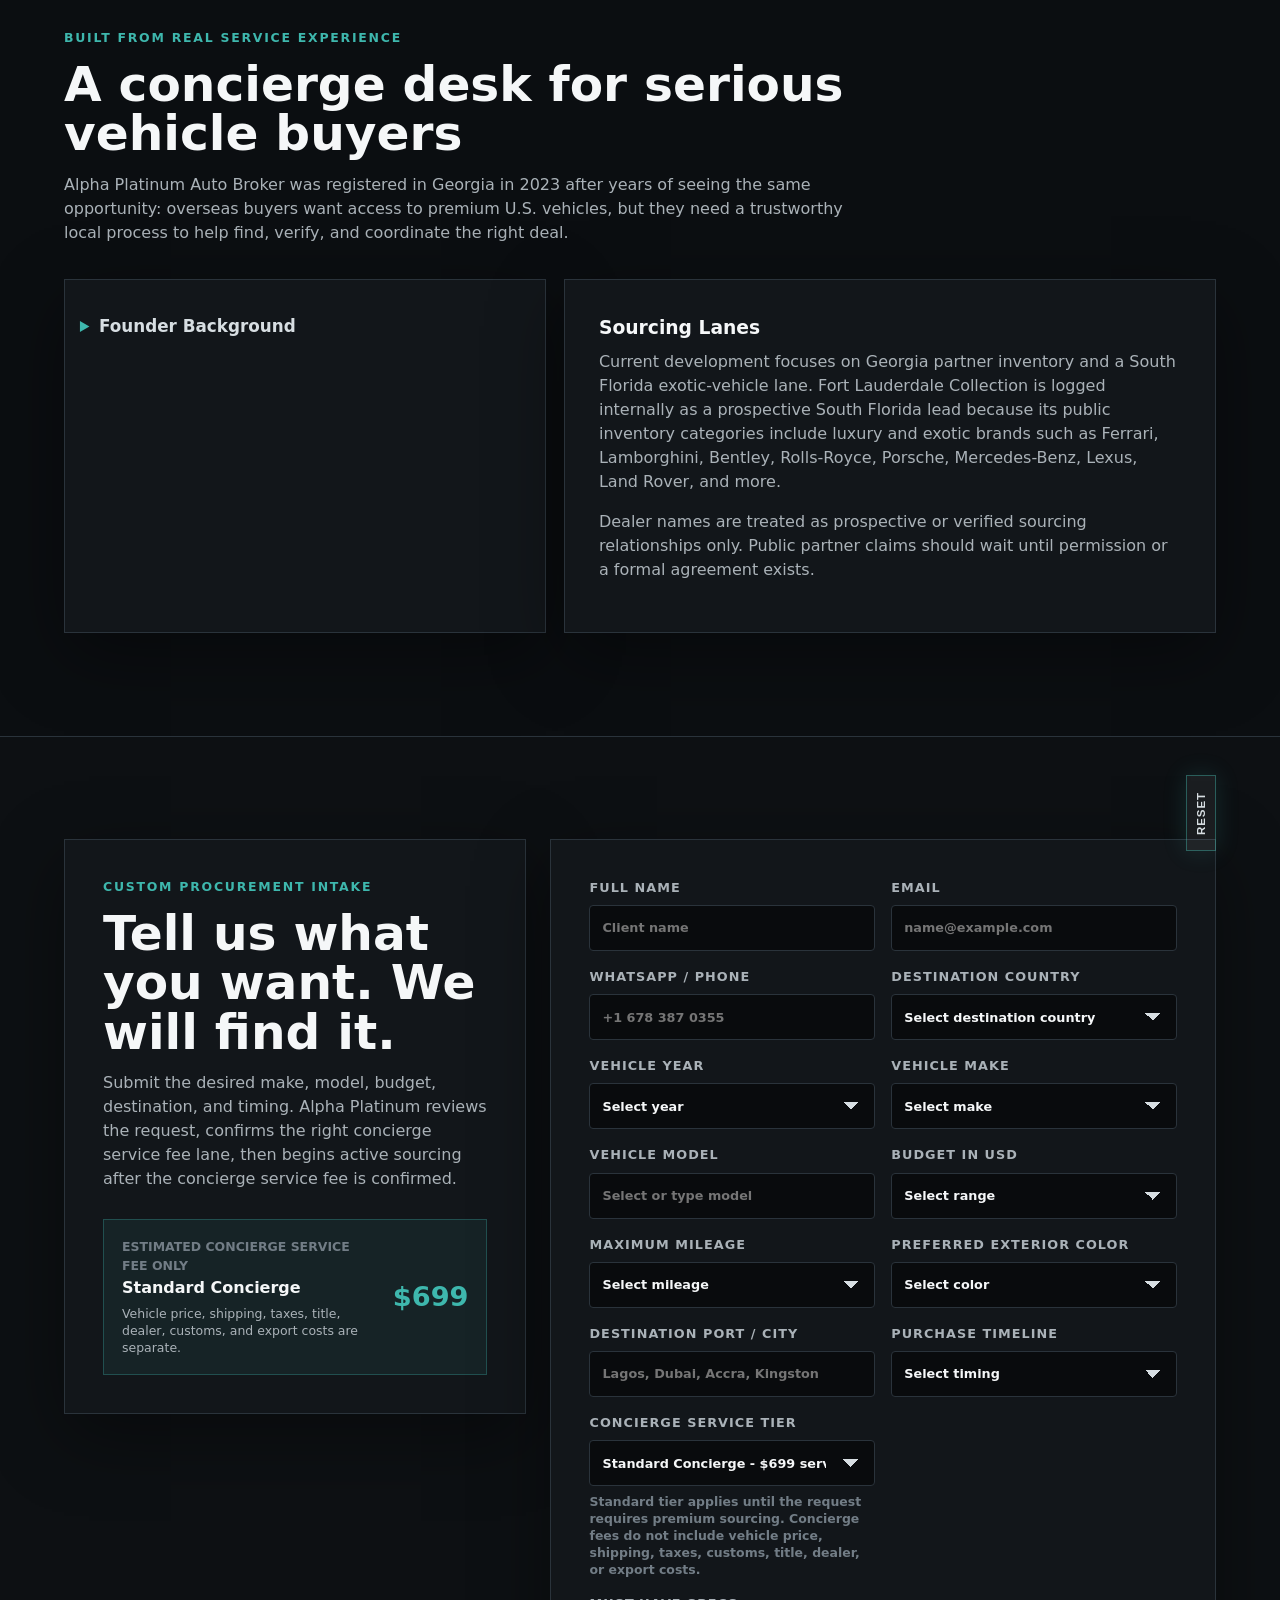
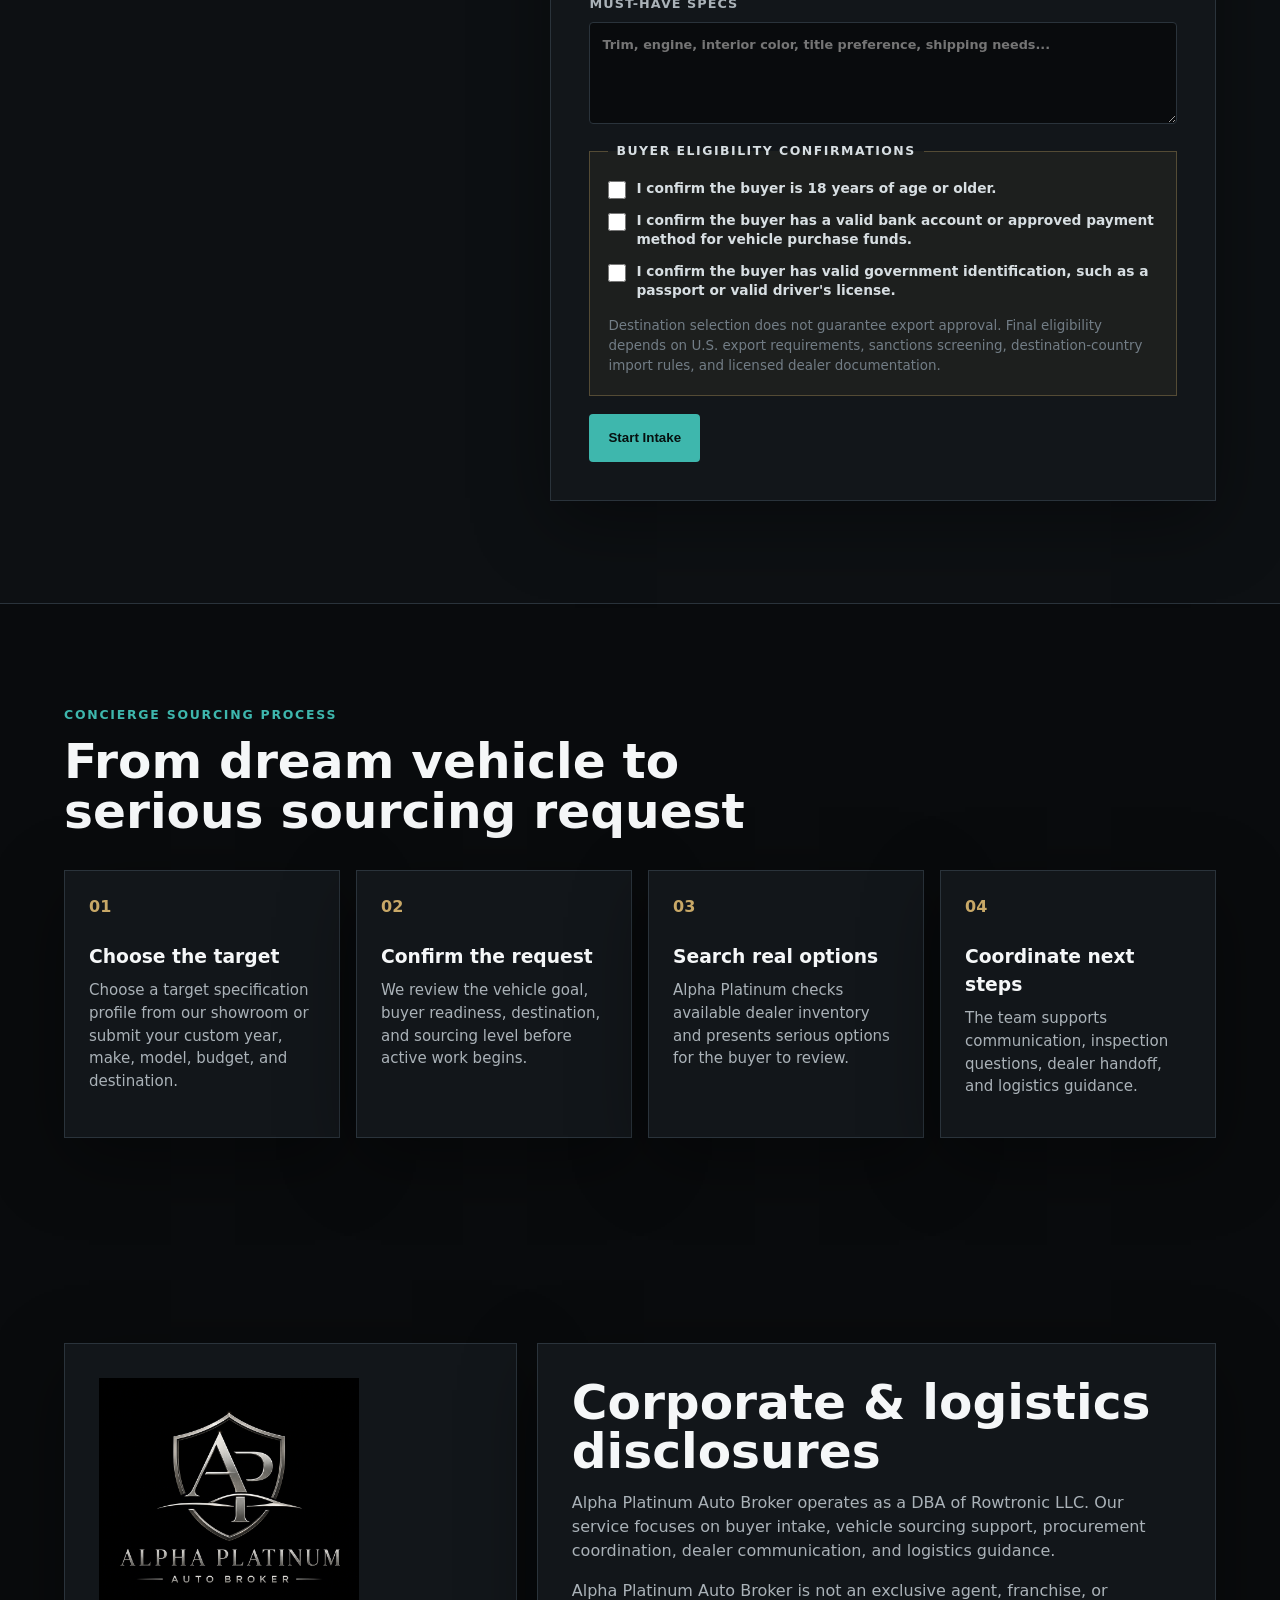
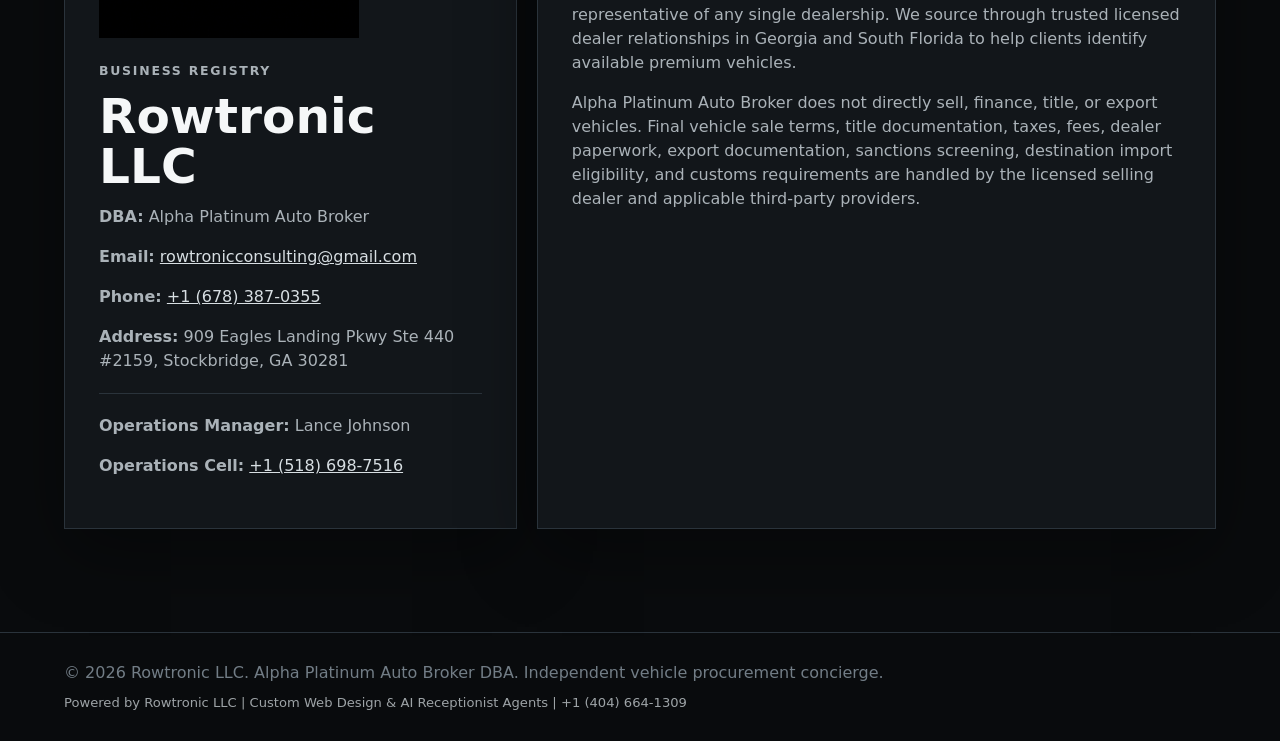
==== commit a9bfafd0: "Soften sourcing intake payment copy" ====
--- a/index.html
+++ b/index.html
@@ -6,7 +6,7 @@
   <title>Alpha Platinum Auto Broker | Premium Vehicle Procurement Concierge</title>
   <meta name="description" content="Alpha Platinum Auto Broker helps qualified buyers source premium U.S. vehicles through licensed dealer relationships in Georgia and South Florida.">
   <link rel="preload" href="showroom-hero.png" as="image">
-  <link rel="stylesheet" href="styles.css?v=20260904-compact-showroom">
+  <link rel="stylesheet" href="styles.css?v=20260904-source-copy">
 </head>
 <body>
   <header class="topbar">
@@ -122,7 +122,7 @@
       <div class="source-panel">
         <p class="eyebrow">Custom Procurement Intake</p>
         <h2>Tell us what you want. We will find it.</h2>
-        <p>Submit the desired make, model, budget, destination, and timing. Alpha Platinum reviews the request, confirms the right concierge service fee lane, then begins active sourcing after the concierge service fee is paid through Stripe.</p>
+        <p>Submit the desired make, model, budget, destination, and timing. Alpha Platinum reviews the request, confirms the right concierge service fee lane, then begins active sourcing after the concierge service fee is confirmed.</p>
         <div class="fee-box">
           <div>
             <span>Estimated concierge service fee only</span>
@@ -405,6 +405,6 @@
     <p id="poweredByLine">Powered by Rowtronic LLC | Custom Web Design & AI Receptionist Agents | +1 (404) 664-1309</p>
   </footer>
 
-  <script src="app.js?v=20260904-compact-showroom"></script>
+  <script src="app.js?v=20260904-source-copy"></script>
 </body>
 </html>
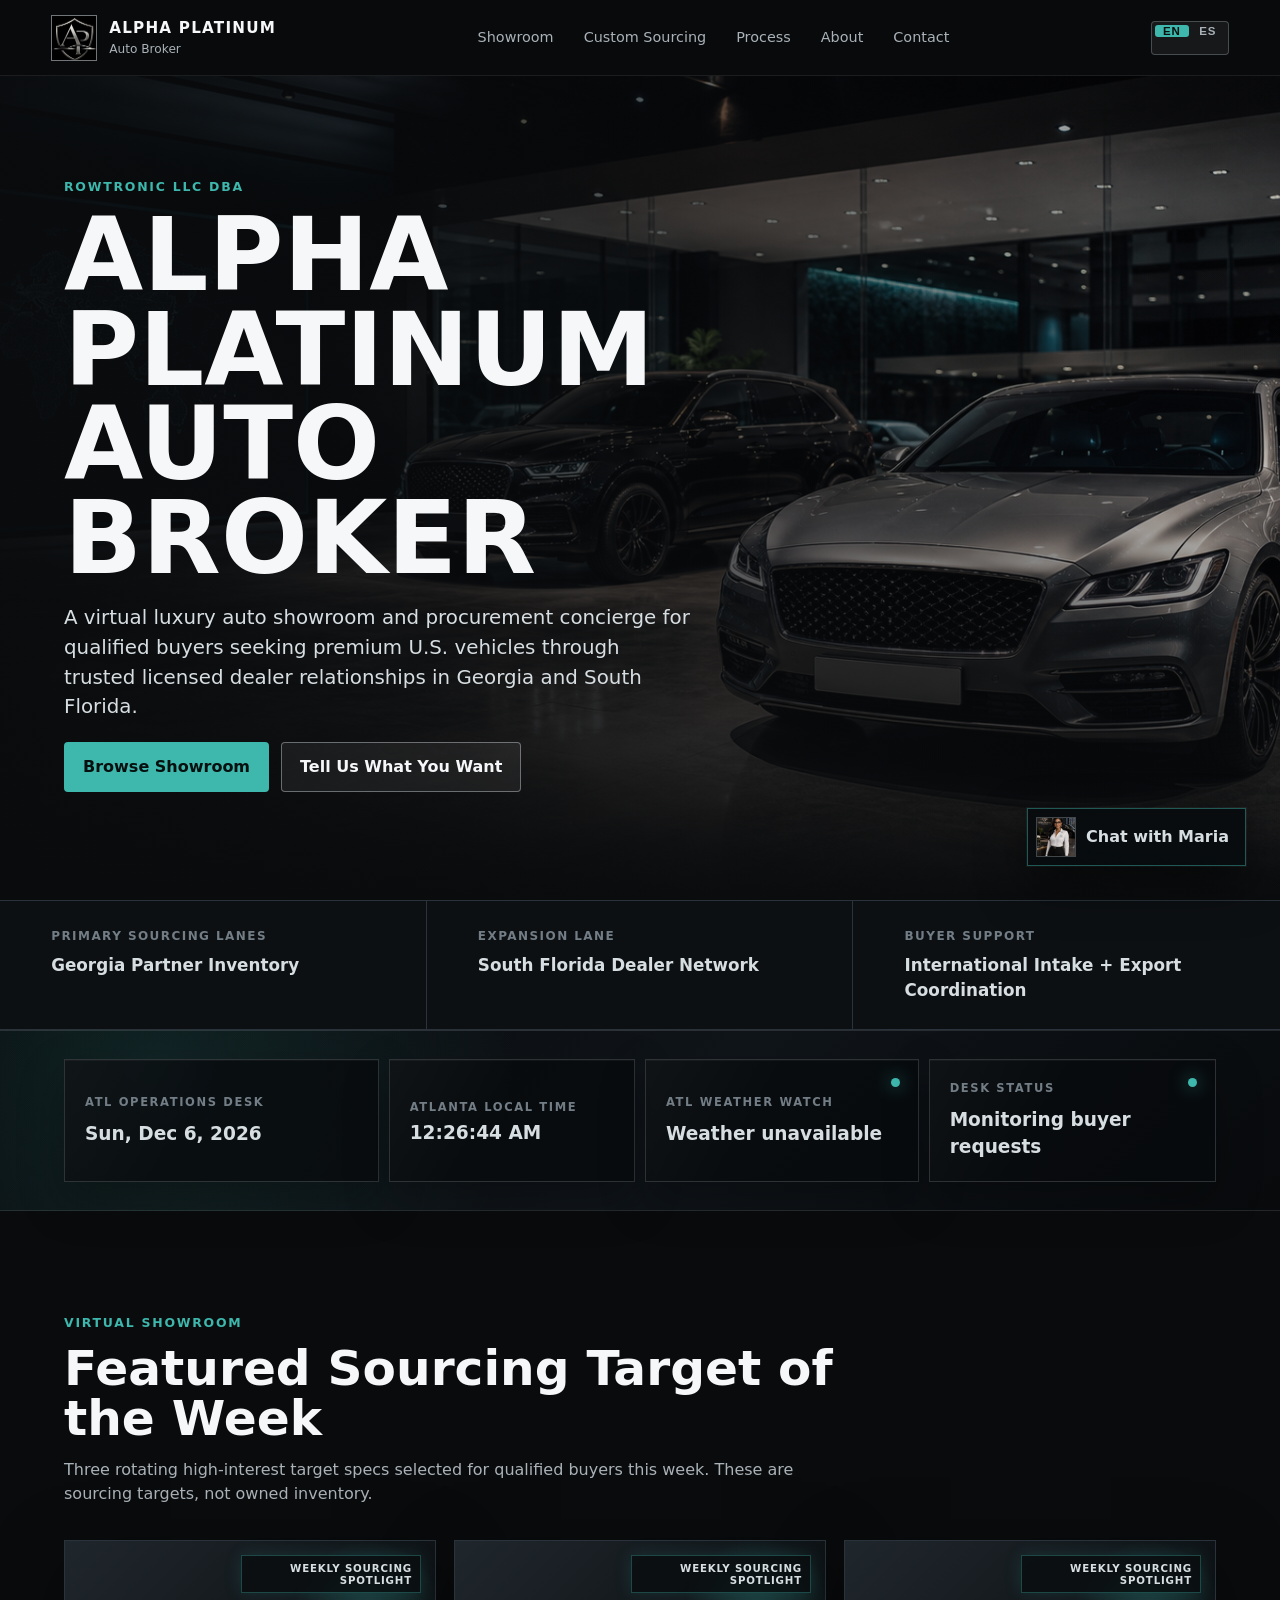
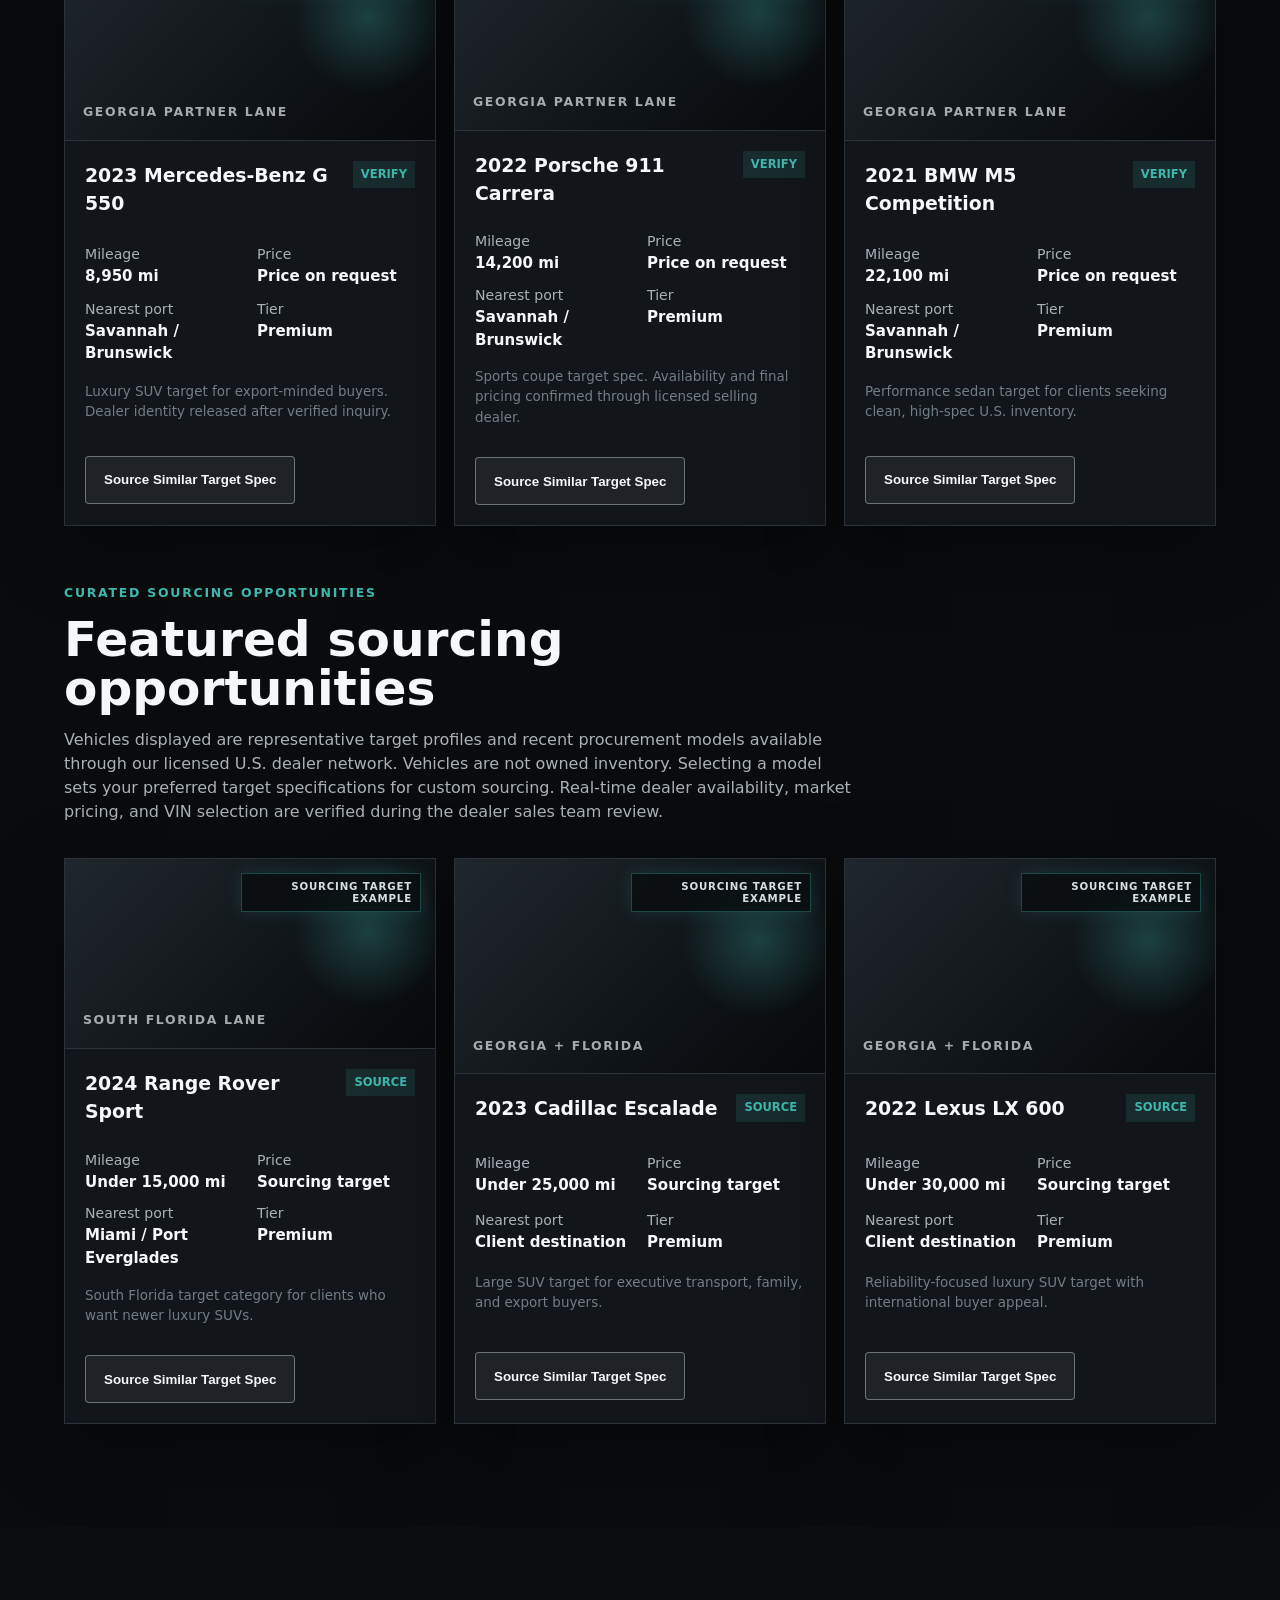
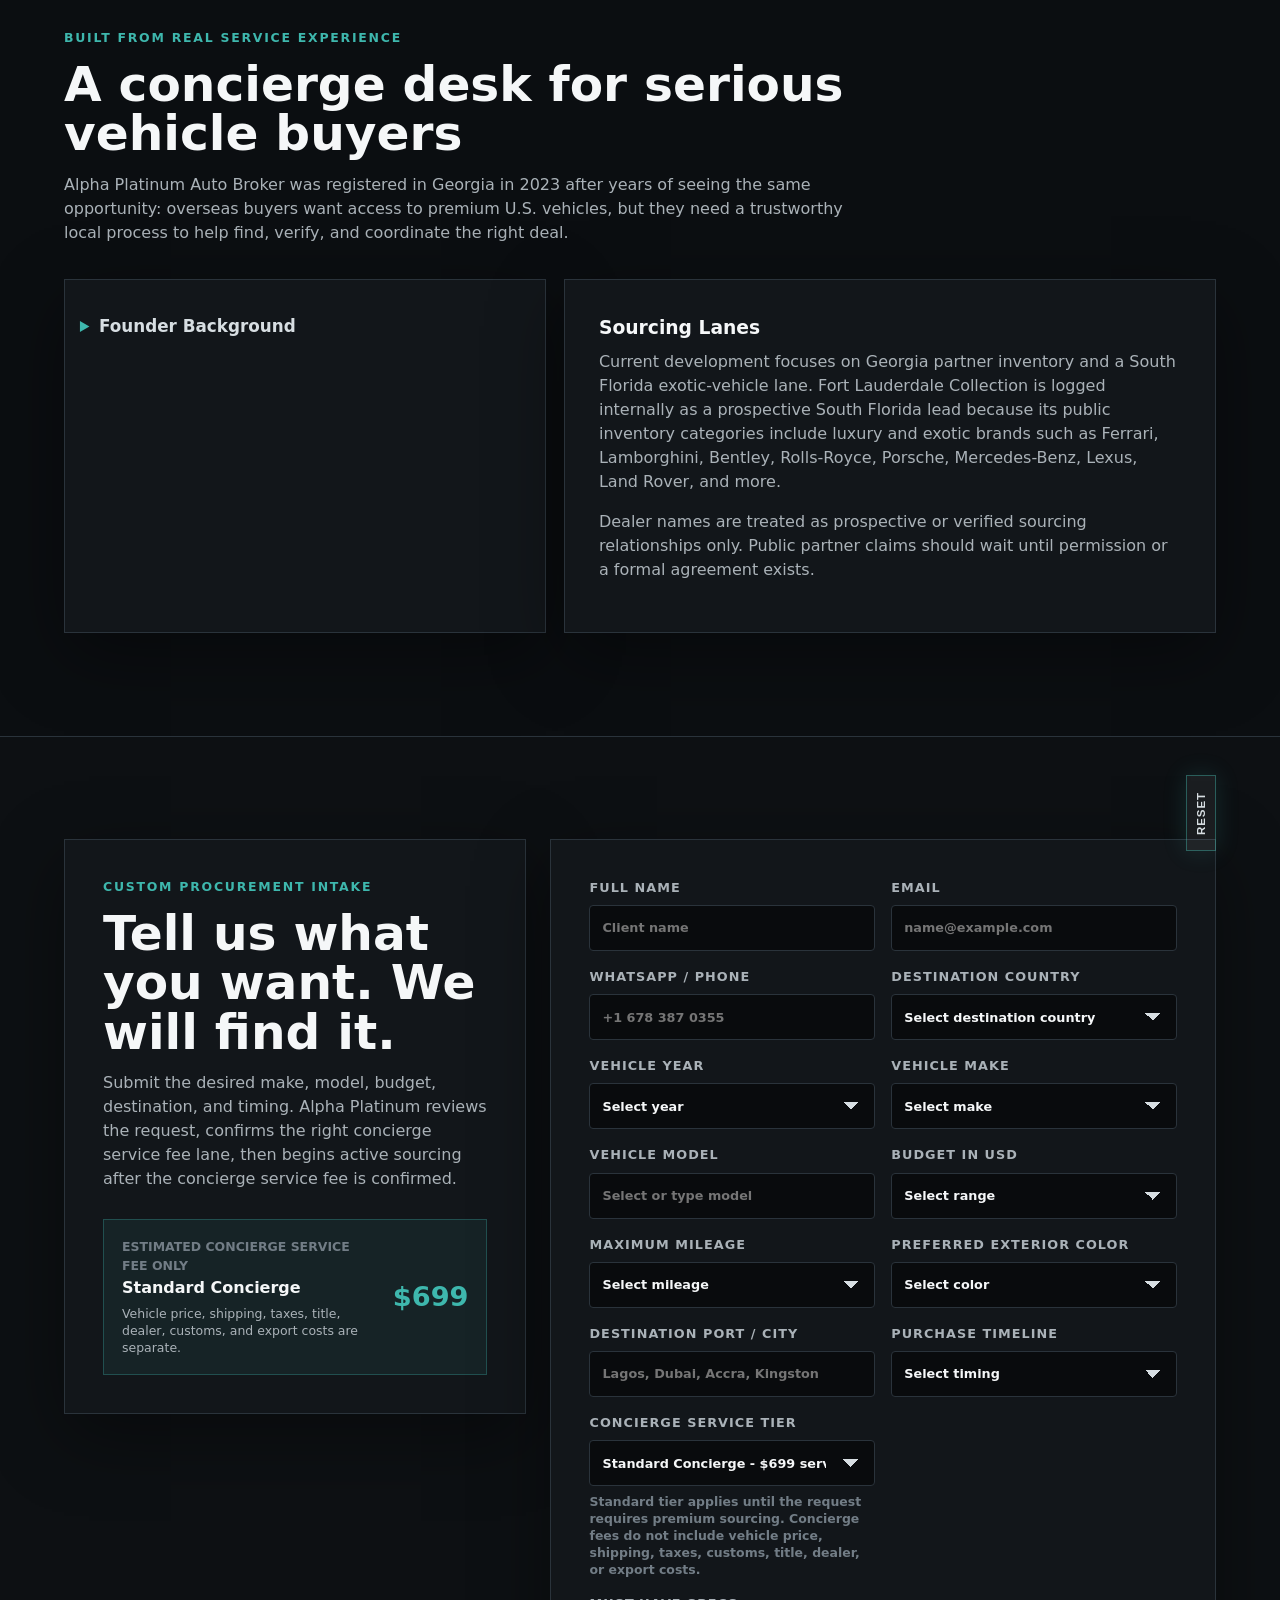
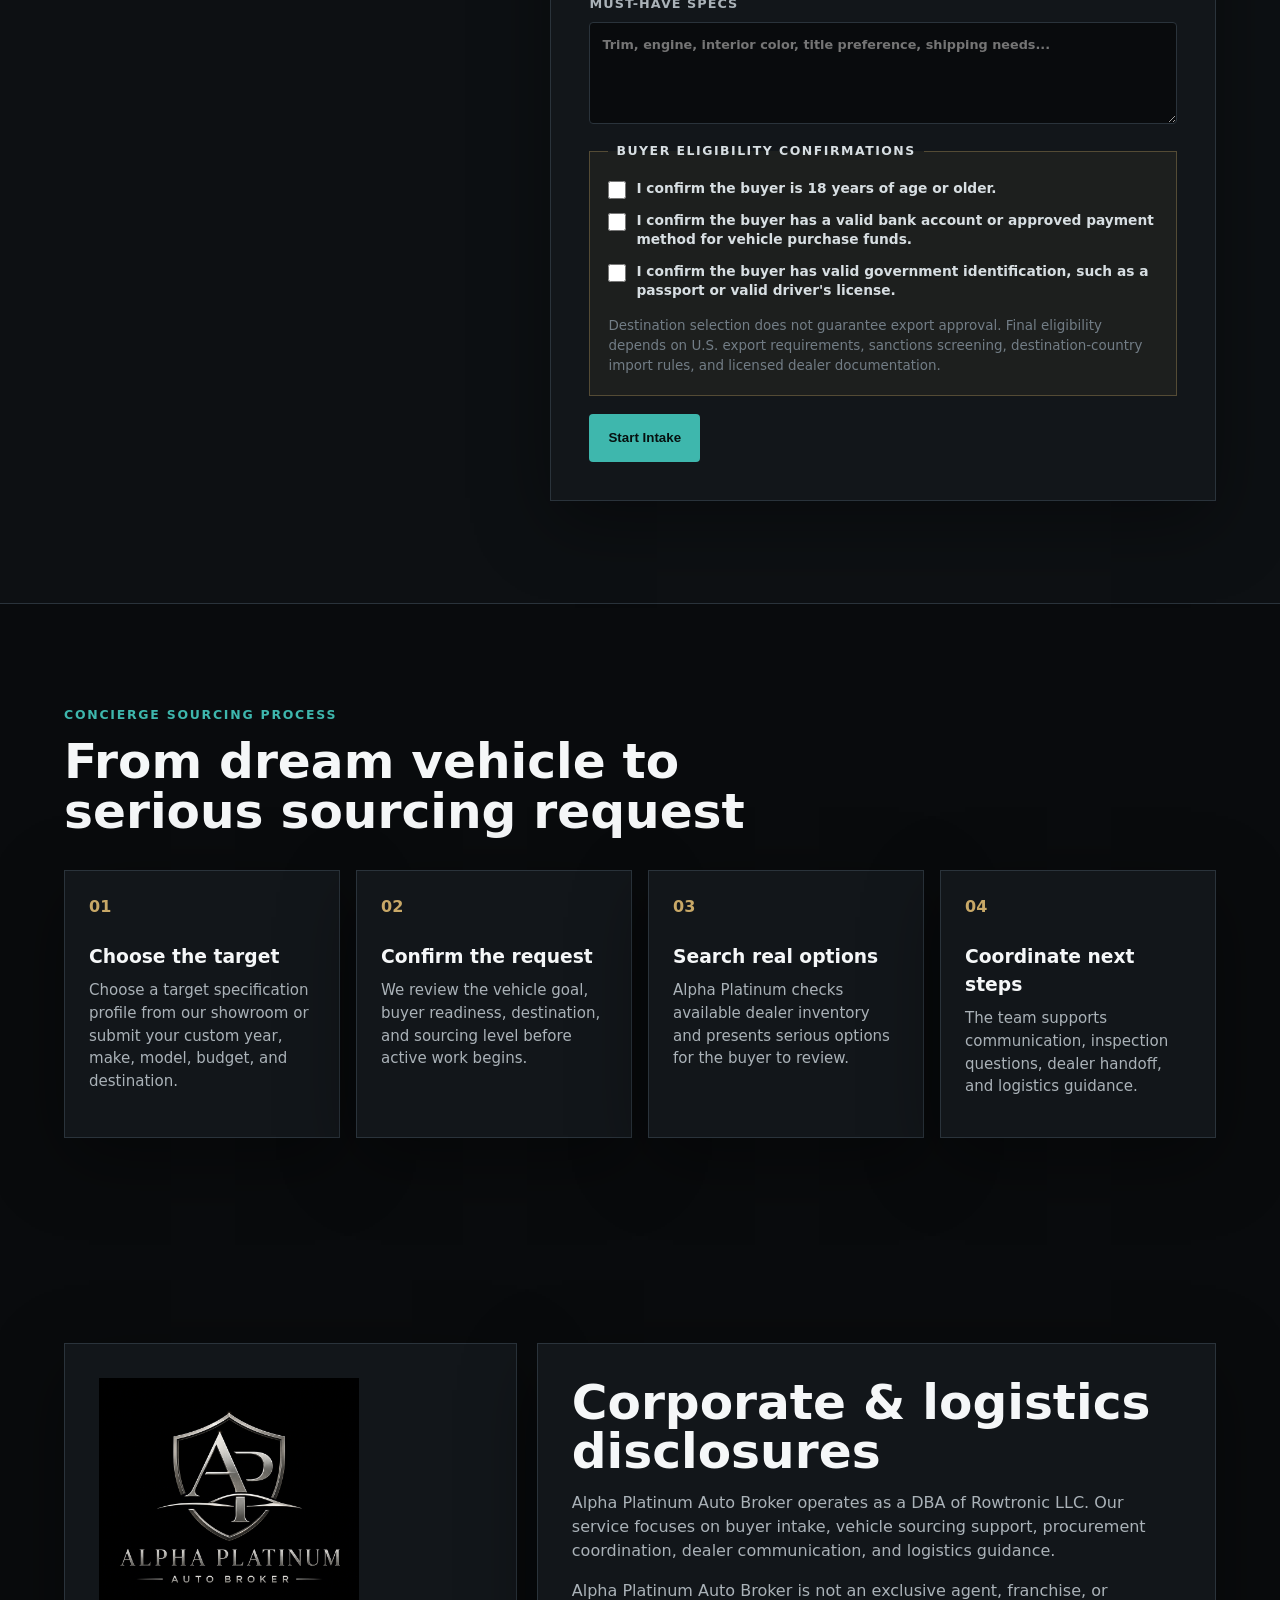
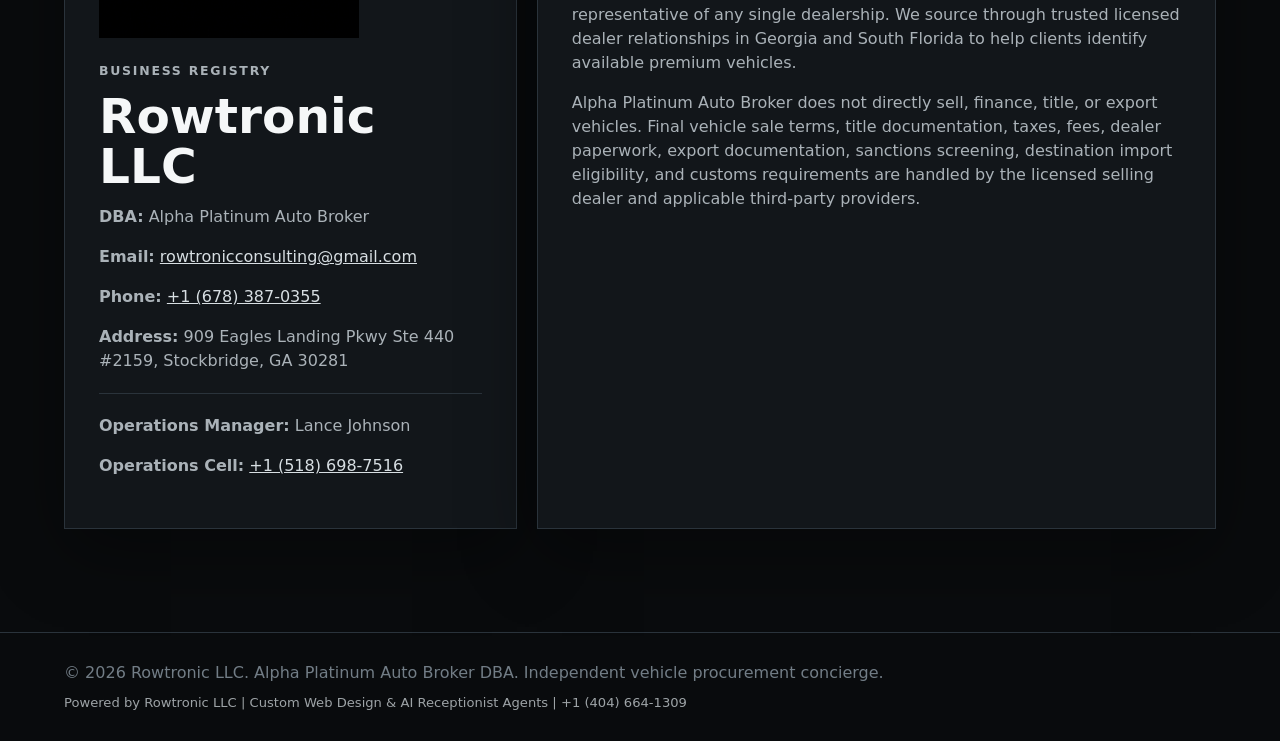
==== commit fef40f60: "Add recoverable Maria email handoff options" ====
--- a/index.html
+++ b/index.html
@@ -6,7 +6,7 @@
   <title>Alpha Platinum Auto Broker | Premium Vehicle Procurement Concierge</title>
   <meta name="description" content="Alpha Platinum Auto Broker helps qualified buyers source premium U.S. vehicles through licensed dealer relationships in Georgia and South Florida.">
   <link rel="preload" href="showroom-hero.png" as="image">
-  <link rel="stylesheet" href="styles.css?v=20260904-source-copy">
+  <link rel="stylesheet" href="styles.css?v=20260905-email-handoff">
 </head>
 <body>
   <header class="topbar">
@@ -389,8 +389,22 @@
           <small id="mariaPaymentNote">This is the concierge service fee only. It does not include vehicle price, shipping, taxes, customs, title, dealer, or export costs. Maria does not collect card details in chat.</small>
         </div>
         <div class="maria-handoff-actions" id="mariaHandoffActions" aria-hidden="true">
-          <a class="button secondary full" id="mariaEmailHandoff" href="mailto:rowtronicconsulting@gmail.com">Email handoff</a>
-          <a class="button secondary full" id="mariaWhatsAppHandoff" href="https://wa.me/16783870355">WhatsApp handoff</a>
+          <button class="button secondary full" id="mariaEmailHandoff" type="button" aria-expanded="false" aria-controls="mariaEmailOptions">Email request</button>
+          <div id="mariaEmailOptions" class="maria-email-options" hidden>
+            <p id="mariaEmailInstructions">Choose your email service, review the request, then press Send there. If no draft opens, copy the request below.</p>
+            <p class="maria-email-address">rowtronicconsulting@gmail.com</p>
+            <div class="maria-email-links">
+              <a class="button secondary" id="mariaGmailHandoff" href="https://mail.google.com/" target="_blank" rel="noopener noreferrer">Open Gmail</a>
+              <a class="button secondary" id="mariaMailAppHandoff" href="mailto:rowtronicconsulting@gmail.com">Open email app</a>
+            </div>
+            <button class="button secondary full" id="mariaCopyRequest" type="button">Copy full request</button>
+            <details id="mariaEmailDraftDetails">
+              <summary id="mariaEmailDraftLabel">Review full email</summary>
+              <textarea id="mariaEmailDraft" readonly rows="7" aria-labelledby="mariaEmailDraftLabel"></textarea>
+            </details>
+            <p id="mariaEmailStatus" class="maria-email-status" role="status" aria-live="polite"></p>
+          </div>
+          <a class="button secondary full" id="mariaWhatsAppHandoff" href="https://wa.me/16783870355" target="_blank" rel="noopener noreferrer">Open WhatsApp</a>
         </div>
       </section>
       <div class="maria-widget-actions">
@@ -405,6 +419,6 @@
     <p id="poweredByLine">Powered by Rowtronic LLC | Custom Web Design & AI Receptionist Agents | +1 (404) 664-1309</p>
   </footer>
 
-  <script src="app.js?v=20260904-source-copy"></script>
+  <script src="app.js?v=20260905-email-handoff"></script>
 </body>
 </html>
--- a/styles.css
+++ b/styles.css
@@ -1253,6 +1253,57 @@
   display: grid;
 }
 
+.maria-email-options[hidden] {
+  display: none;
+}
+
+.maria-email-options {
+  display: grid;
+  gap: 10px;
+  min-width: 0;
+  padding: 12px 0;
+  border-block: 1px solid var(--line);
+}
+
+.maria-email-options p {
+  margin: 0;
+  overflow-wrap: anywhere;
+  font-size: 0.875rem;
+}
+
+.maria-email-links {
+  display: grid;
+  grid-template-columns: repeat(2, minmax(0, 1fr));
+  gap: 8px;
+}
+
+.maria-email-links .button {
+  min-width: 0;
+  min-height: 44px;
+  padding: 10px 8px;
+  white-space: normal;
+  overflow-wrap: anywhere;
+}
+
+.maria-email-options summary {
+  cursor: pointer;
+  padding: 10px 0;
+  font-size: 0.875rem;
+}
+
+#mariaEmailDraft {
+  box-sizing: border-box;
+  width: 100%;
+  min-width: 0;
+  max-width: 100%;
+  font-size: 1rem;
+  resize: vertical;
+}
+
+.maria-email-status:empty {
+  display: none;
+}
+
 .maria-checkout-preview span {
   color: var(--teal);
   font-weight: 900;
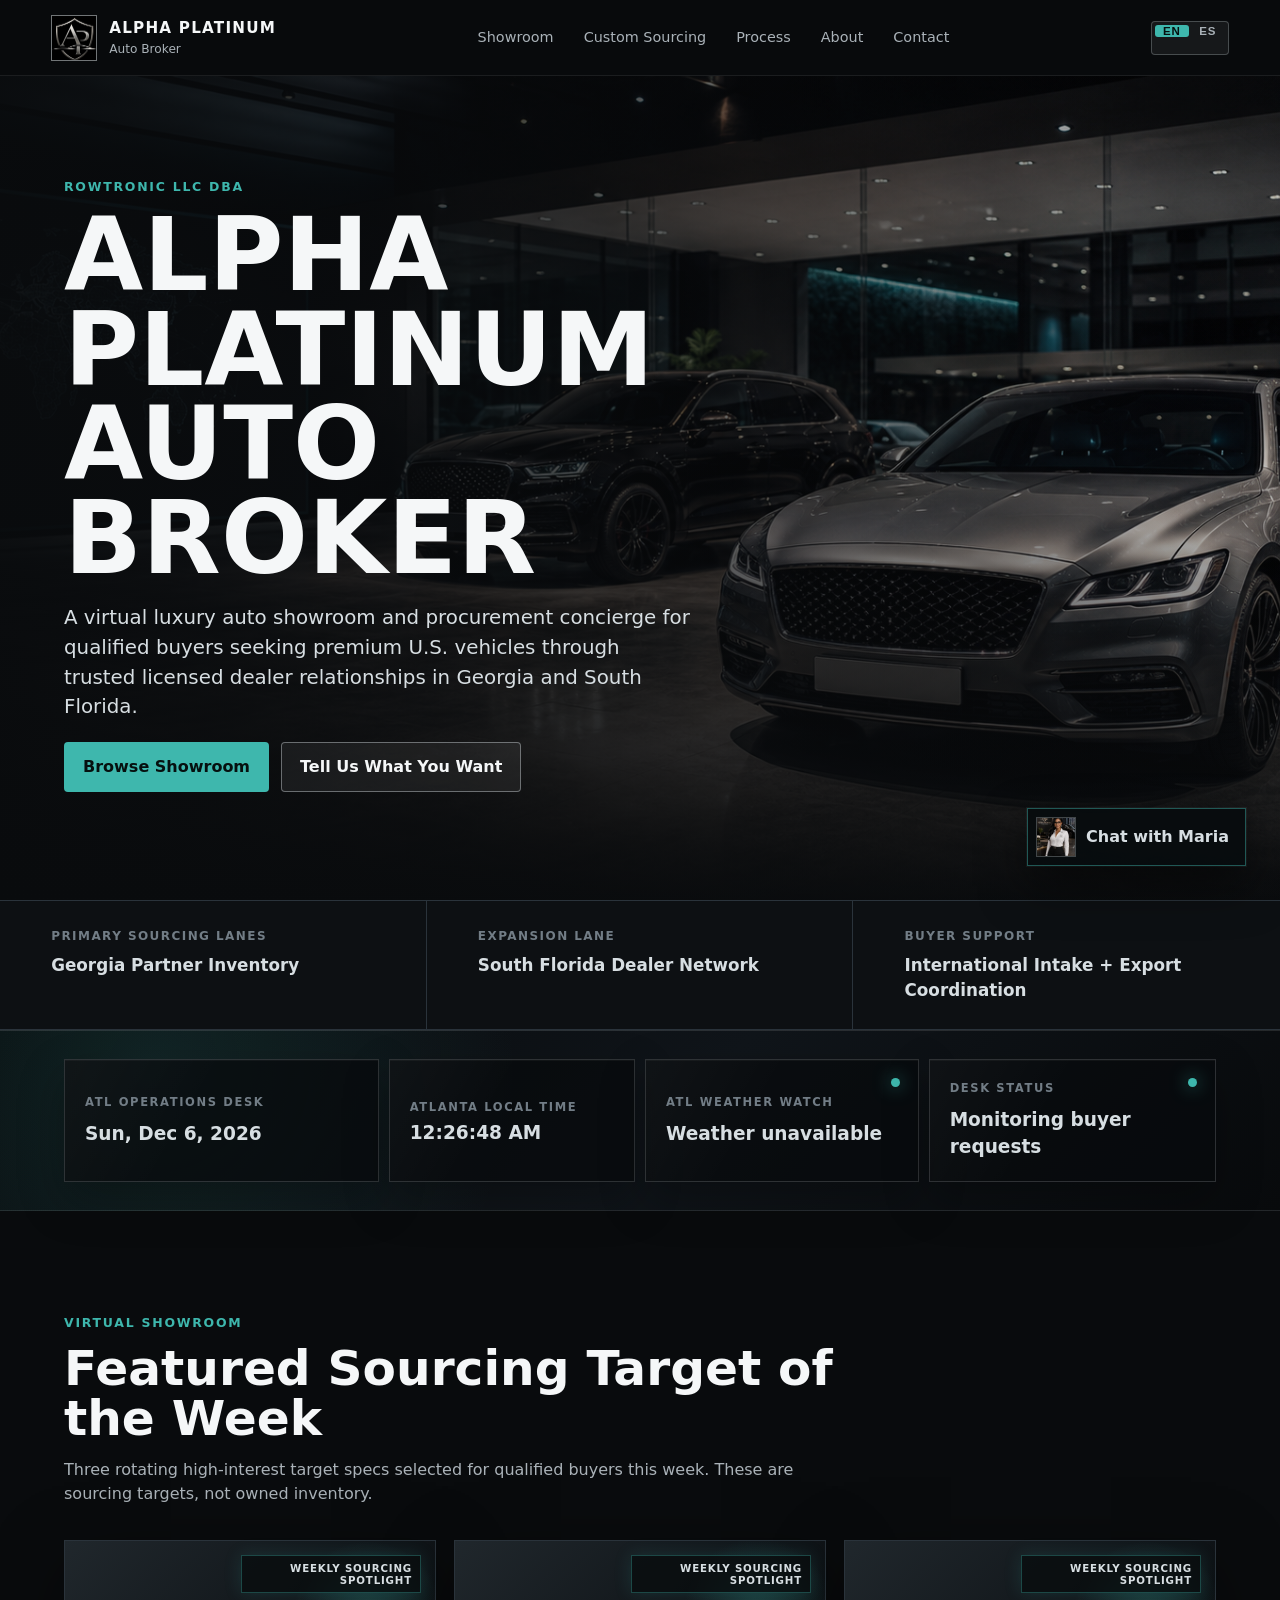
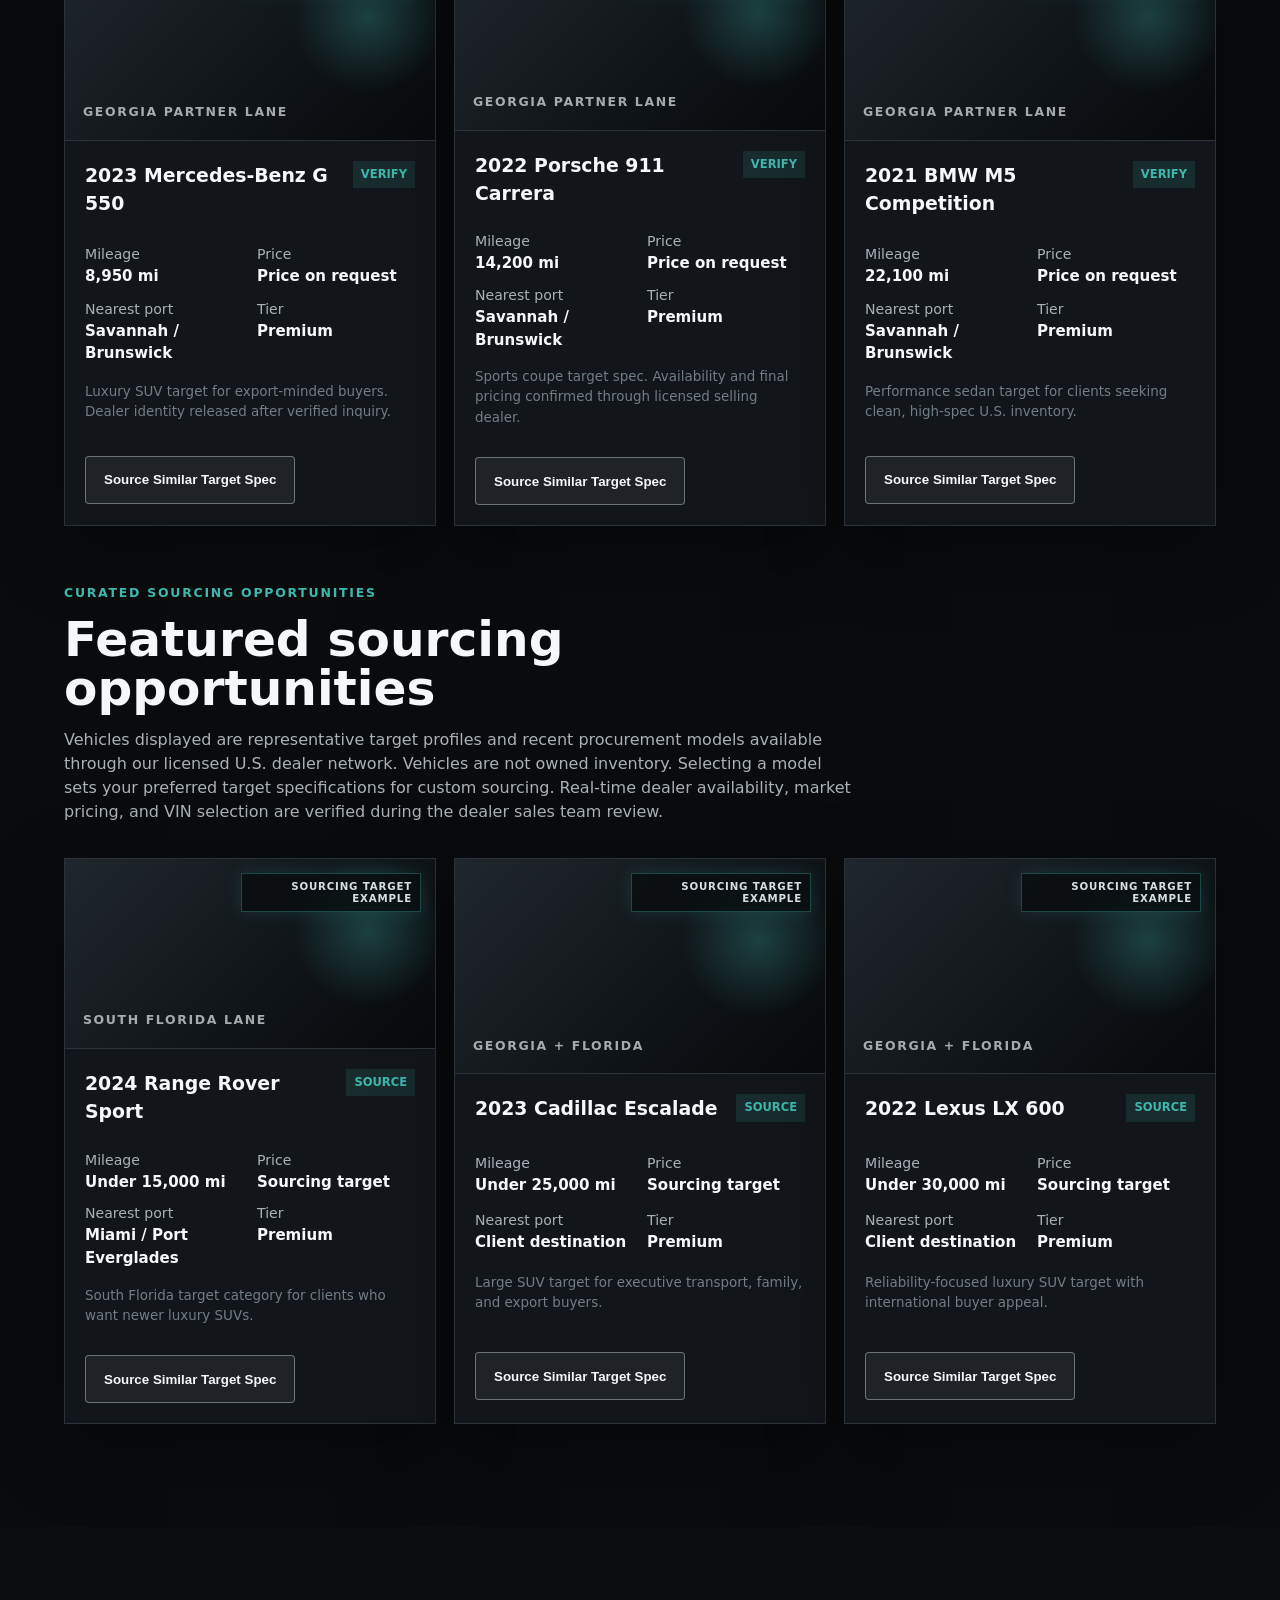
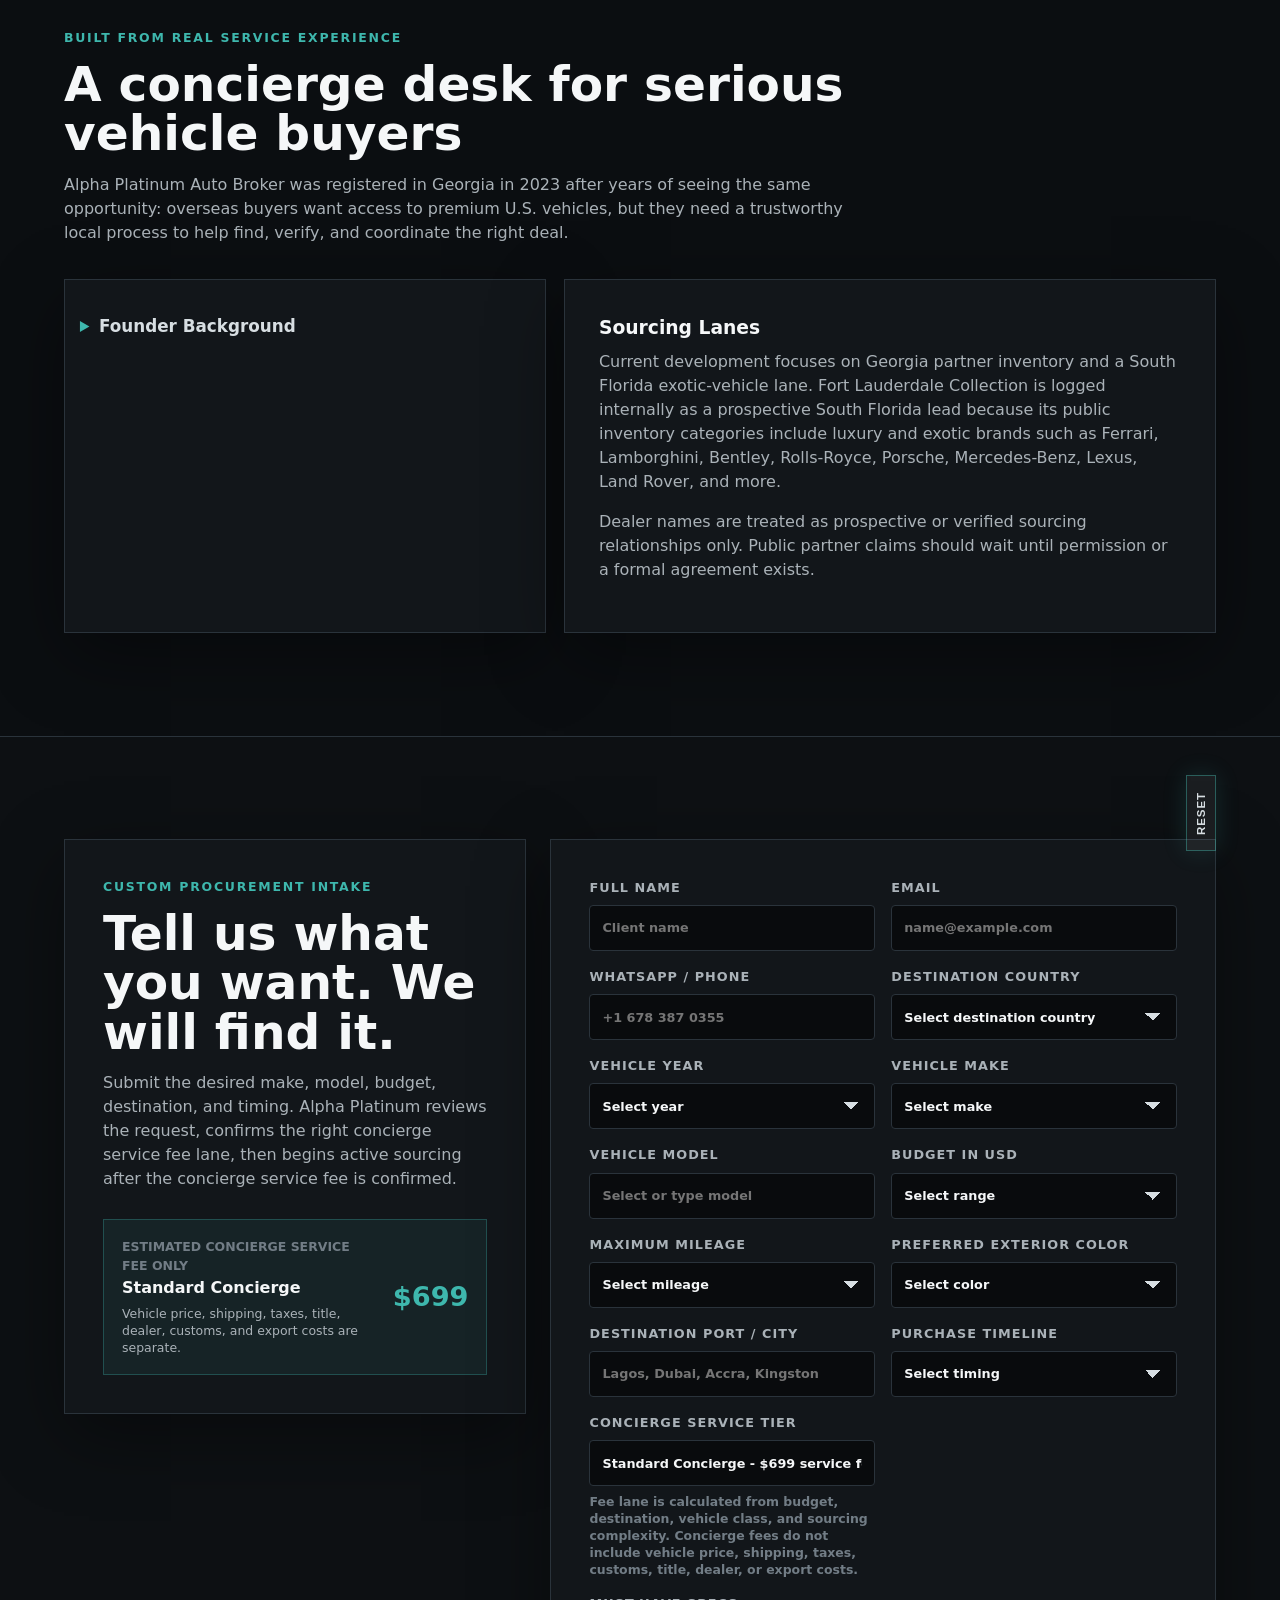
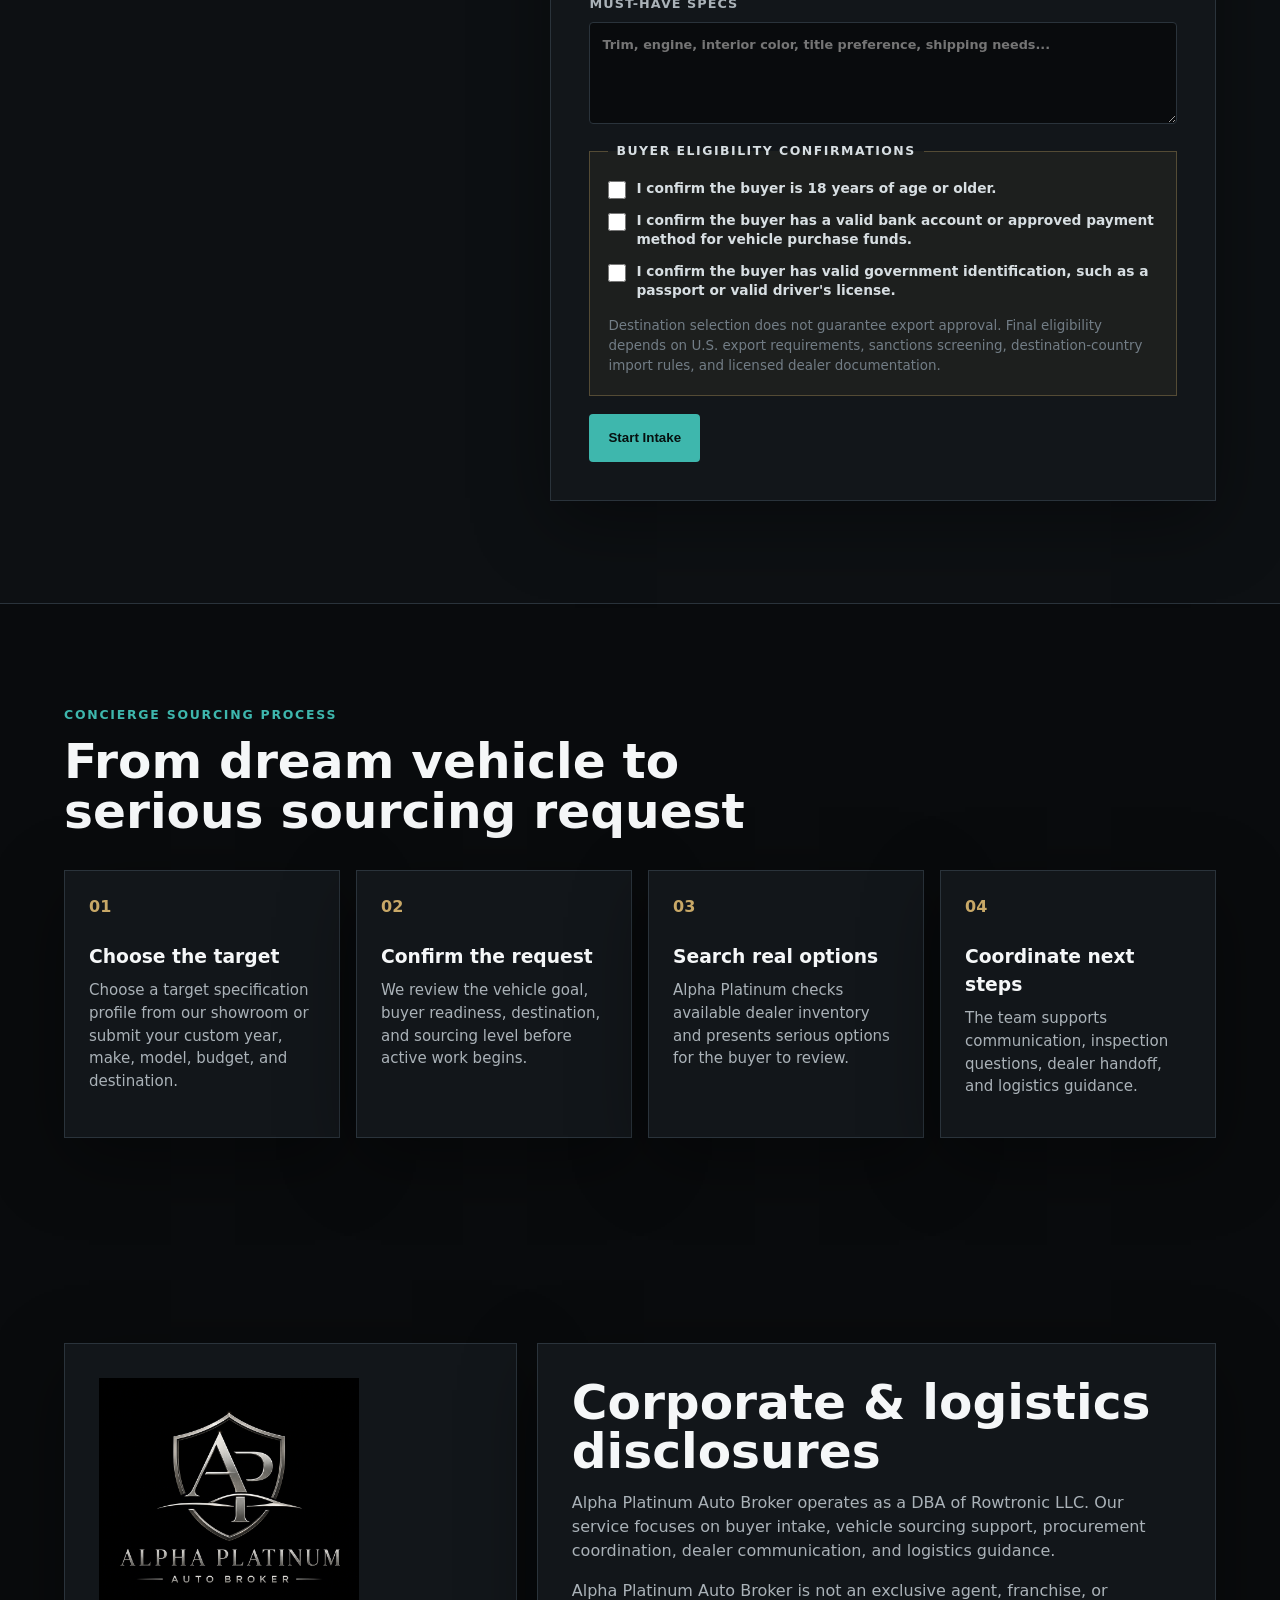
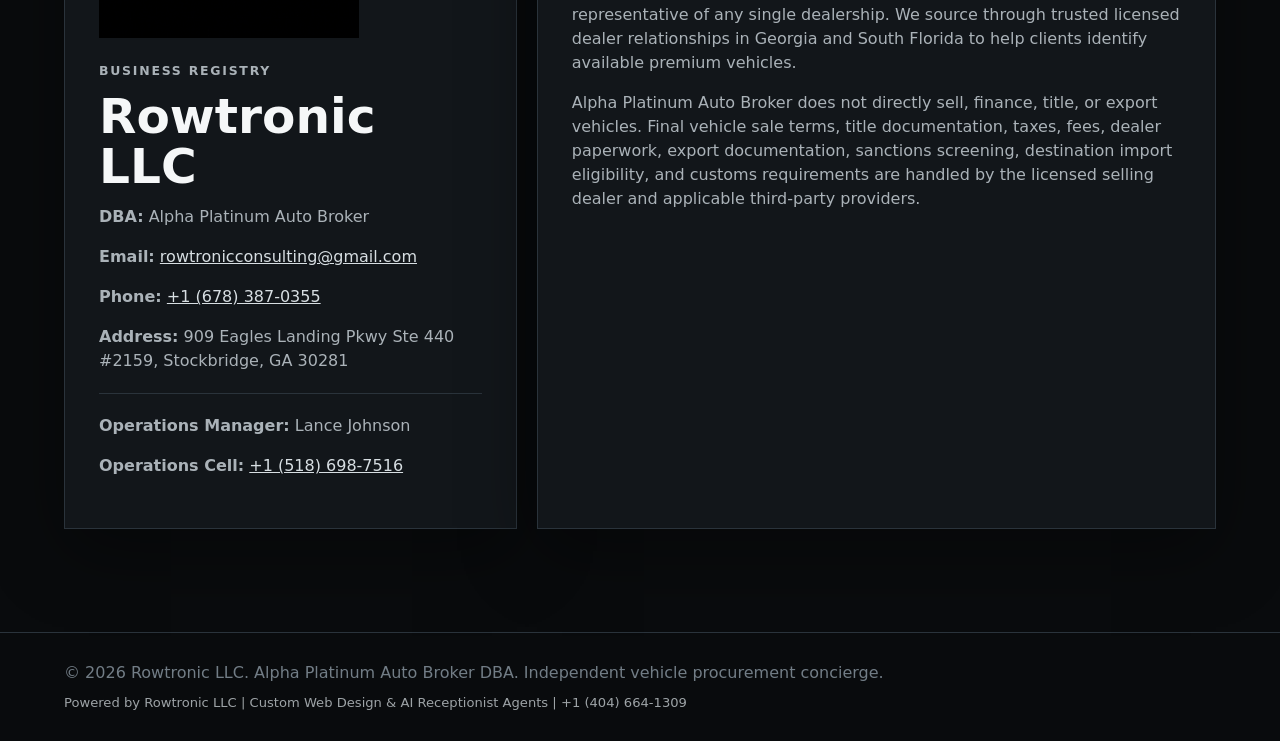
==== commit 0e782eeb: "Lock concierge pricing tiers" ====
--- a/index.html
+++ b/index.html
@@ -6,7 +6,7 @@
   <title>Alpha Platinum Auto Broker | Premium Vehicle Procurement Concierge</title>
   <meta name="description" content="Alpha Platinum Auto Broker helps qualified buyers source premium U.S. vehicles through licensed dealer relationships in Georgia and South Florida.">
   <link rel="preload" href="showroom-hero.png" as="image">
-  <link rel="stylesheet" href="styles.css?v=20260905-email-handoff">
+  <link rel="stylesheet" href="styles.css?v=20260906-pricing-lock">
 </head>
 <body>
   <header class="topbar">
@@ -183,12 +183,10 @@
             Budget in USD
             <select id="budget" name="budget" required>
               <option value="">Select range</option>
-              <option>$25,000 - $35,000</option>
+              <option>$20,000 - $34,999</option>
               <option>$35,000 - $60,000</option>
-              <option>$42,000 - $45,000</option>
-              <option>$60,000 - $100,000</option>
-              <option>$100,000 - $175,000</option>
-              <option>$175,000+</option>
+              <option>$60,000 - $120,000</option>
+              <option>$120,000+ team review</option>
             </select>
           </label>
           <label>
@@ -227,12 +225,10 @@
             </select>
           </label>
           <label>
-            Concierge service tier
-            <select id="tier" name="tier">
-              <option value="standard">Standard Concierge - $699 service fee only</option>
-              <option value="premium">Premium Concierge - $1,400 service fee only</option>
-            </select>
-            <span class="tier-note" id="tierReason">Standard tier applies until the request requires premium sourcing. Concierge fees do not include vehicle price, shipping, taxes, customs, title, dealer, or export costs.</span>
+            <span id="tierLabel">Concierge service fee lane</span>
+            <input id="tierDisplay" class="readonly-tier" type="text" readonly value="Standard Concierge - $699 service fee only" aria-describedby="tierReason">
+            <input id="tier" name="tier" type="hidden" value="standard">
+            <span class="tier-note" id="tierReason">Fee lane is calculated from budget, destination, vehicle class, and sourcing complexity. Concierge fees do not include vehicle price, shipping, taxes, customs, title, dealer, or export costs.</span>
           </label>
           <label class="wide">
             Must-have specs
@@ -384,7 +380,7 @@
         <p id="mariaReply">Hi, I'm Maria. Tell me a little about your dream car and I will prepare it clearly for the team.</p>
         <div class="maria-checkout-preview" id="mariaCheckoutPreview">
           <span id="mariaFeeLane">Premium Concierge Service</span>
-          <strong id="mariaFeeAmount">$1,400</strong>
+          <strong id="mariaFeeAmount">$1,499</strong>
           <button class="button secondary full" id="mariaCheckoutButton" type="button">Continue to secure website checkout</button>
           <small id="mariaPaymentNote">This is the concierge service fee only. It does not include vehicle price, shipping, taxes, customs, title, dealer, or export costs. Maria does not collect card details in chat.</small>
         </div>
@@ -419,6 +415,6 @@
     <p id="poweredByLine">Powered by Rowtronic LLC | Custom Web Design & AI Receptionist Agents | +1 (404) 664-1309</p>
   </footer>
 
-  <script src="app.js?v=20260905-email-handoff"></script>
+  <script src="app.js?v=20260906-pricing-lock"></script>
 </body>
 </html>
--- a/styles.css
+++ b/styles.css
@@ -721,6 +721,15 @@
   text-transform: none;
 }
 
+.readonly-tier {
+  cursor: default;
+}
+
+.readonly-tier:focus {
+  border-color: rgba(100, 255, 245, 0.42);
+  box-shadow: 0 0 0 2px rgba(100, 255, 245, 0.1);
+}
+
 .hidden-field {
   display: none;
 }
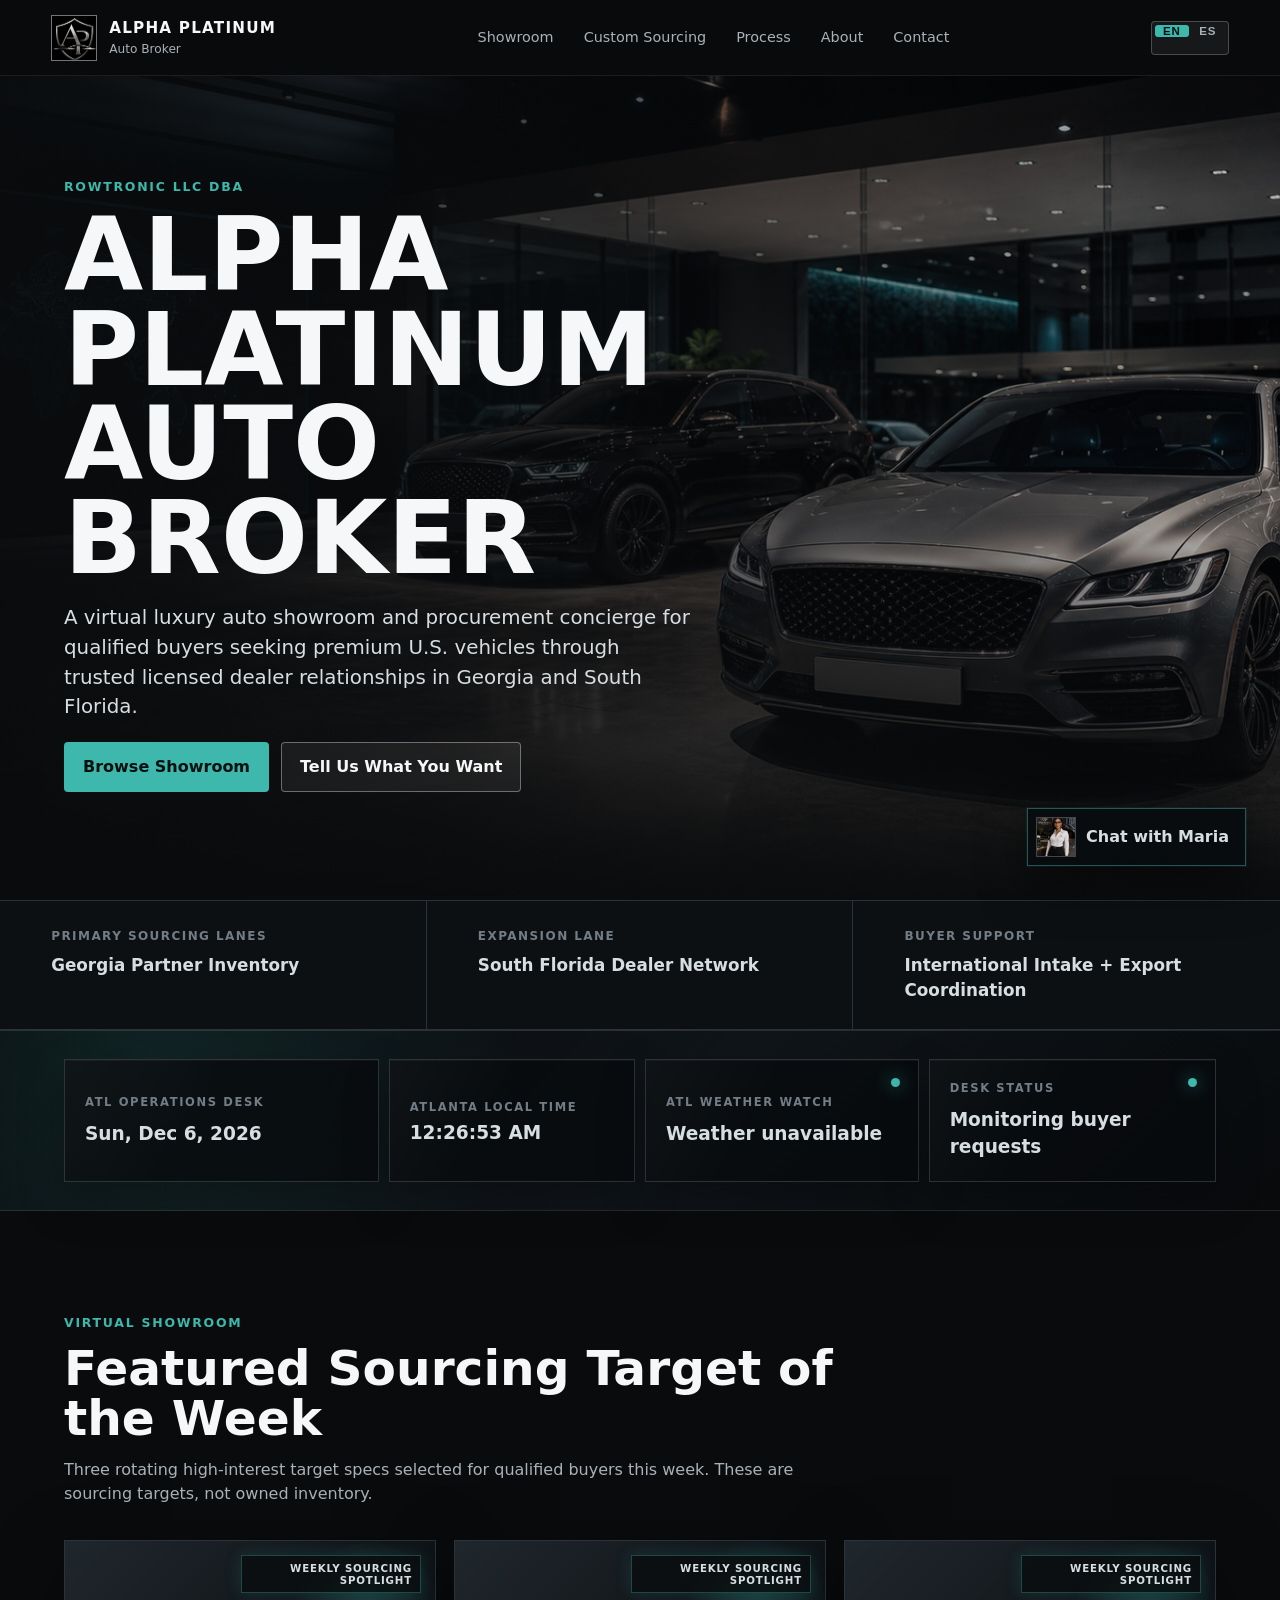
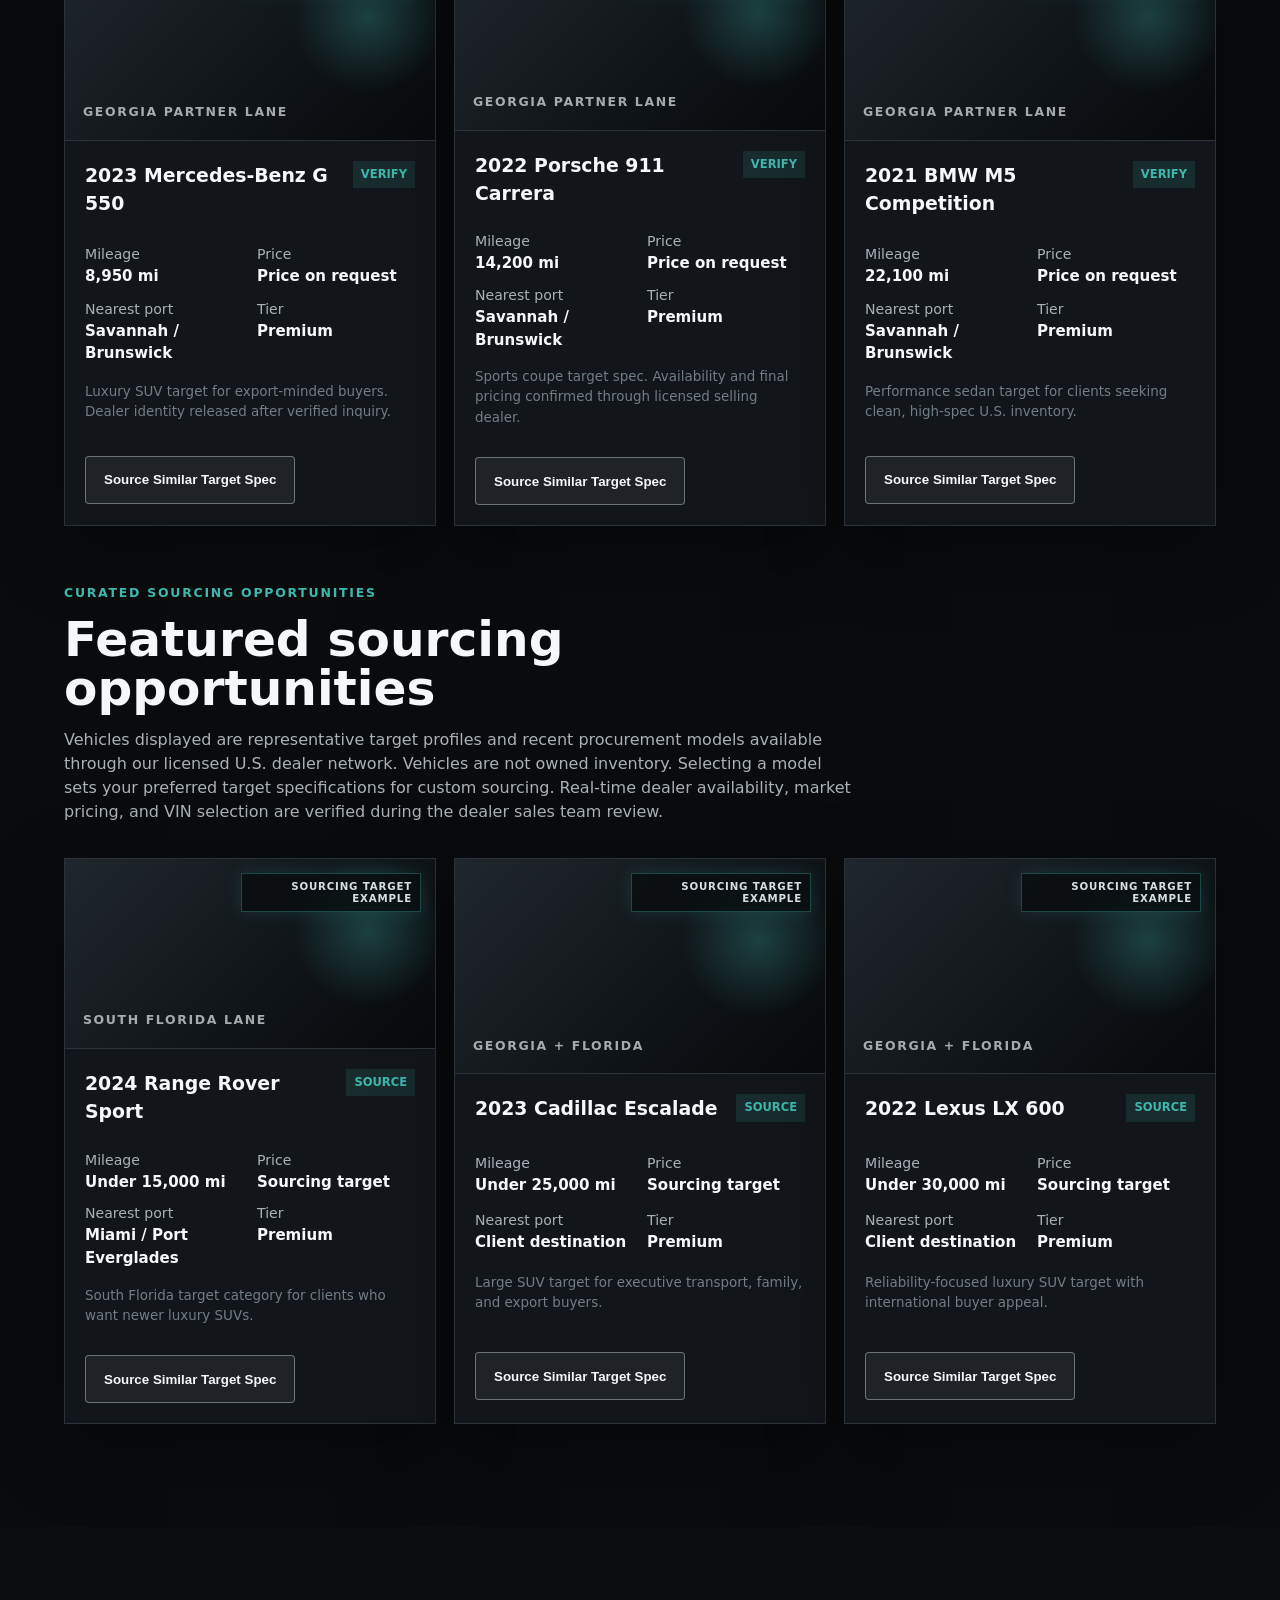
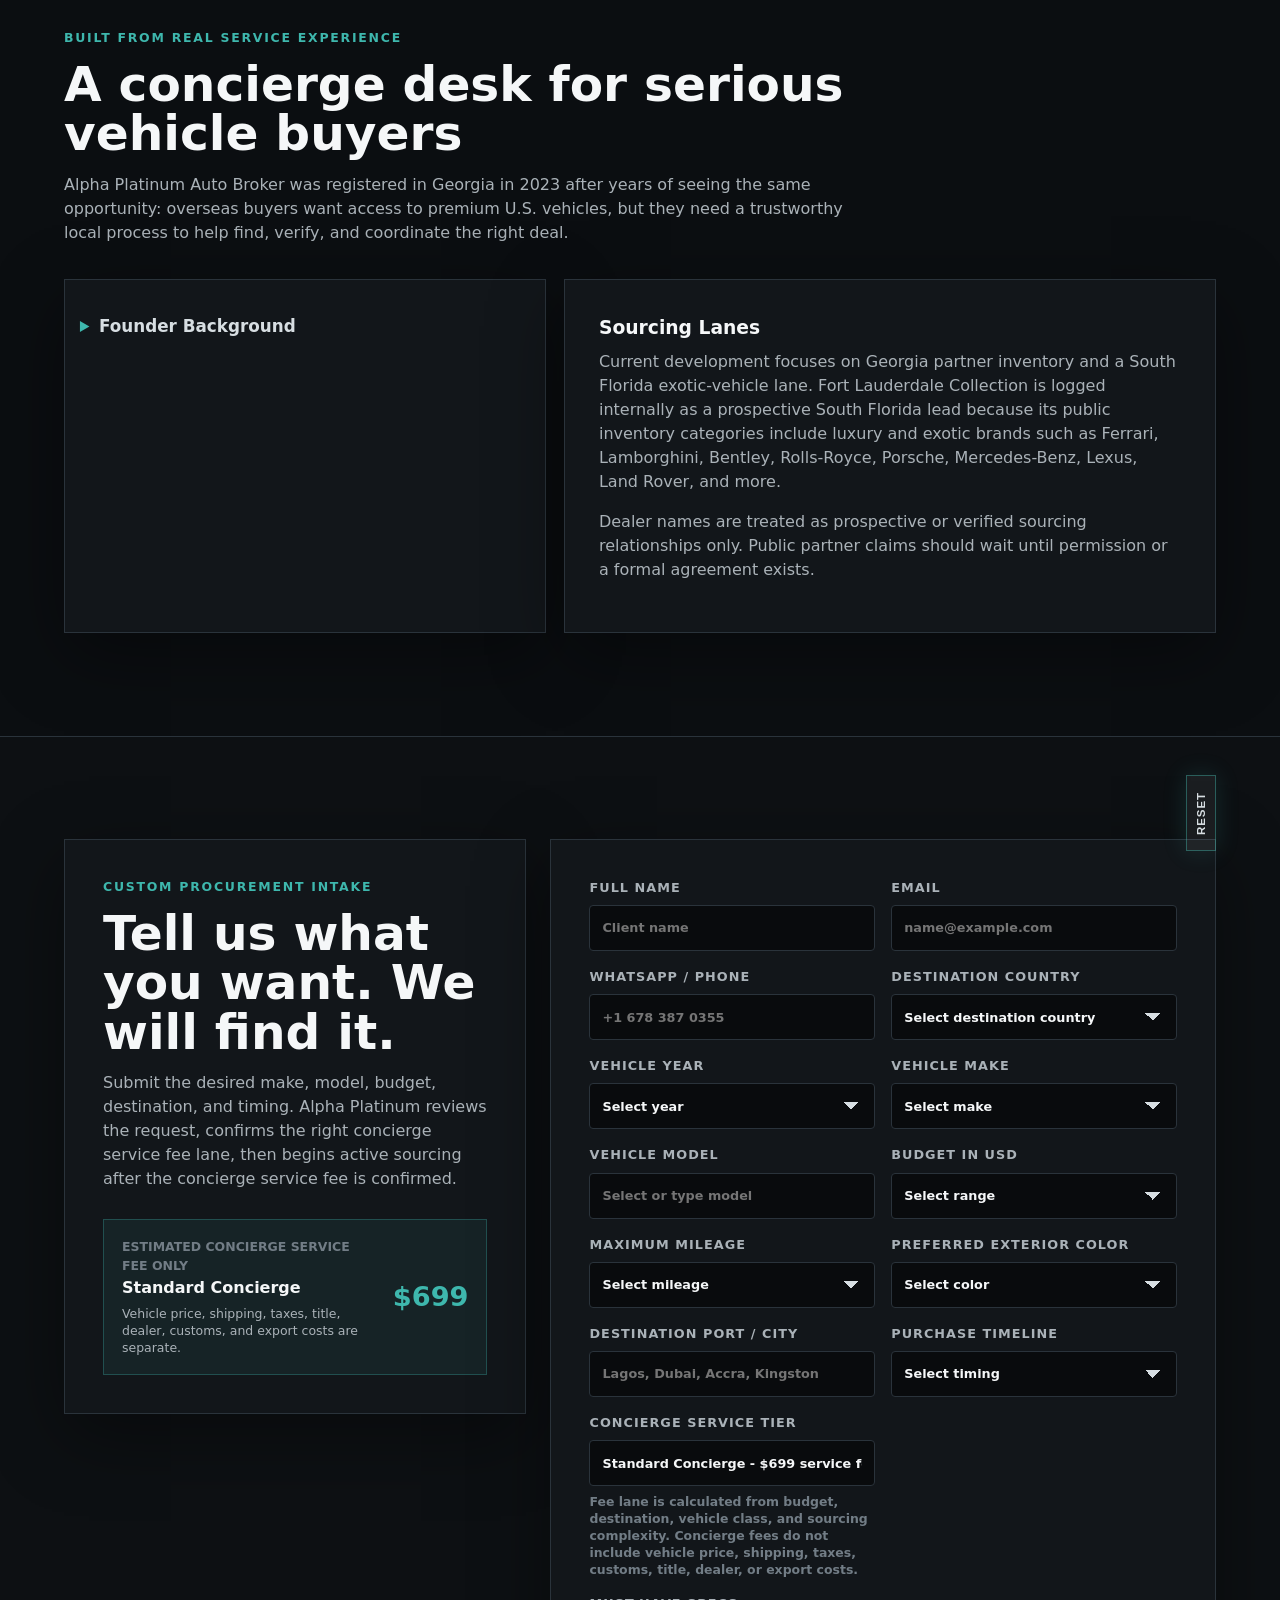
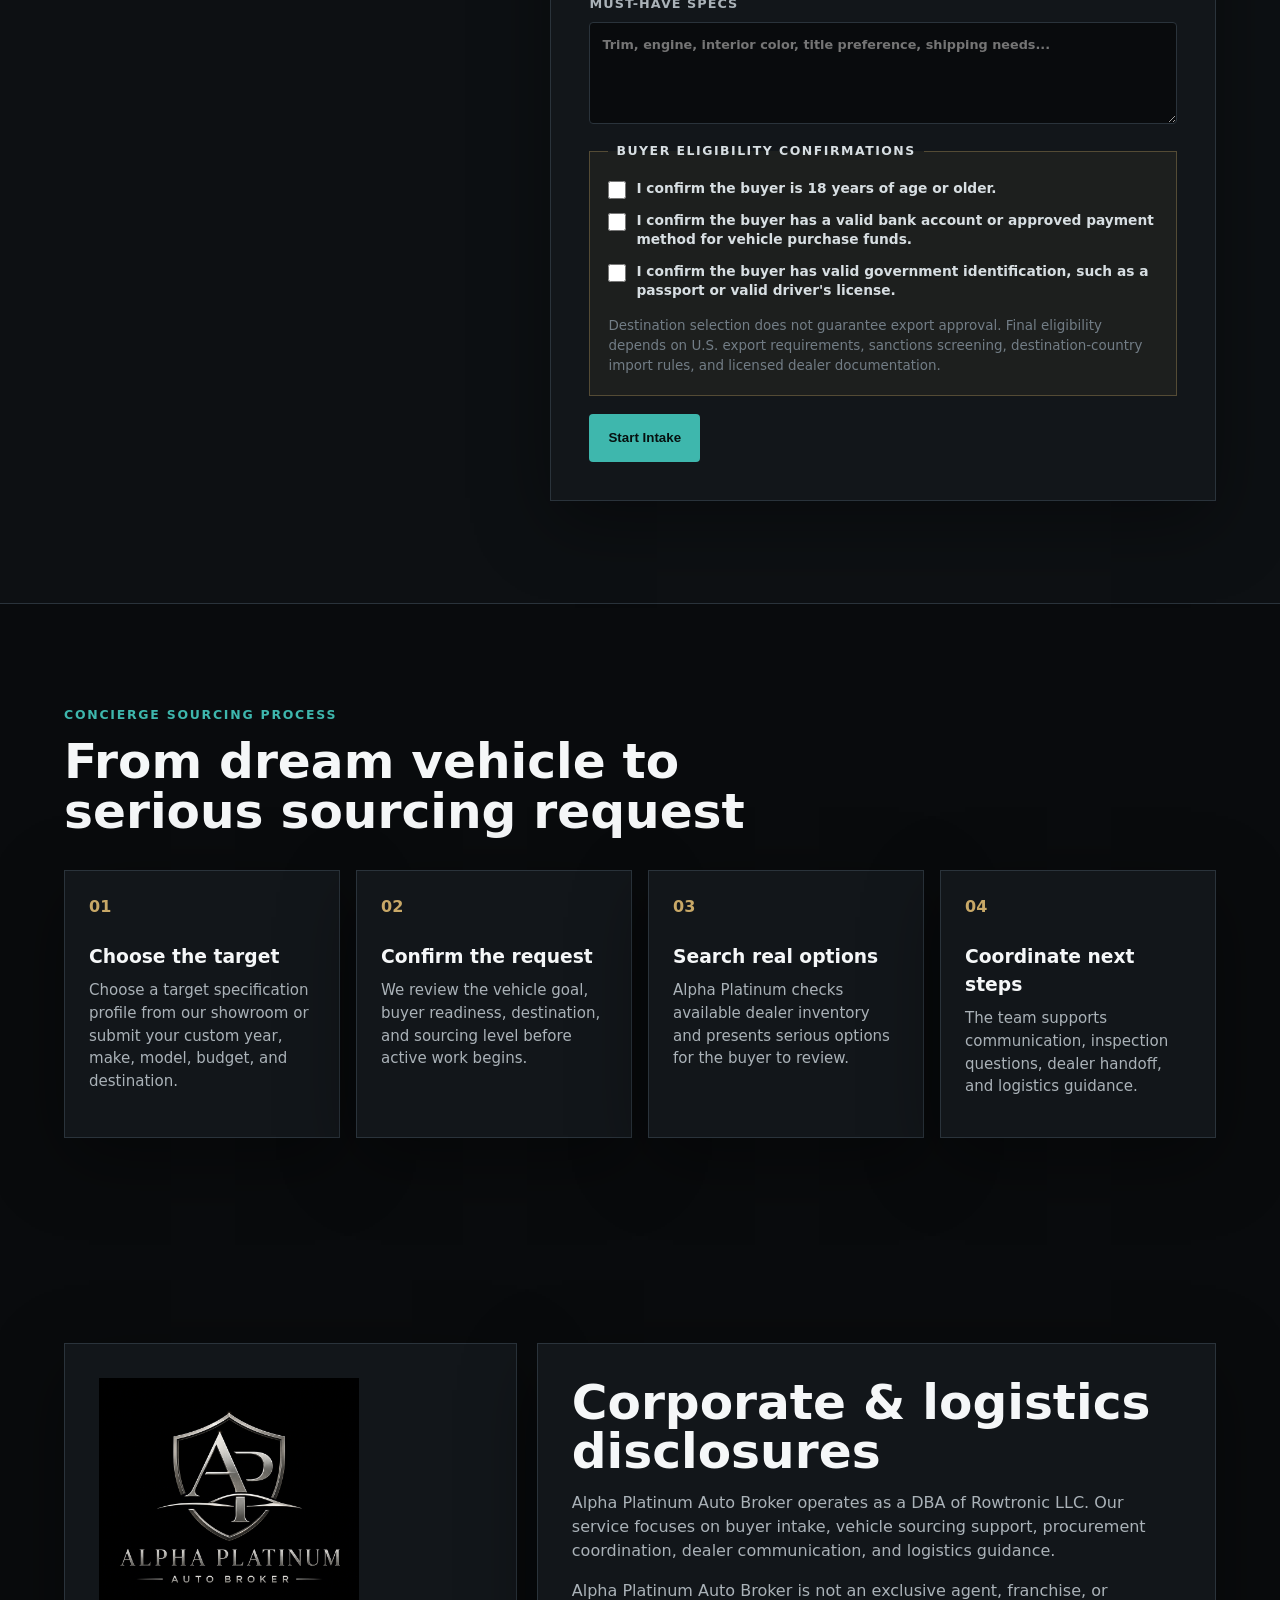
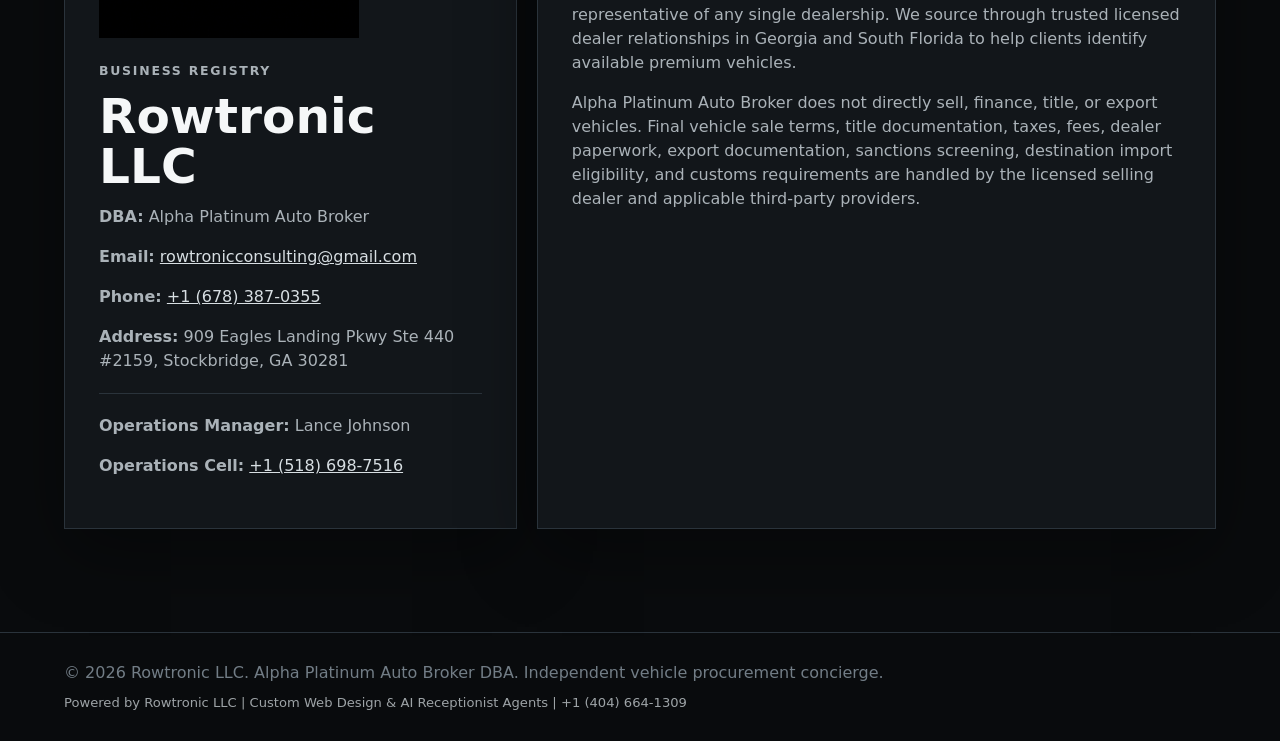
==== commit bf606be2: "Add Stripe lead reference guard" ====
--- a/index.html
+++ b/index.html
@@ -6,7 +6,7 @@
   <title>Alpha Platinum Auto Broker | Premium Vehicle Procurement Concierge</title>
   <meta name="description" content="Alpha Platinum Auto Broker helps qualified buyers source premium U.S. vehicles through licensed dealer relationships in Georgia and South Florida.">
   <link rel="preload" href="showroom-hero.png" as="image">
-  <link rel="stylesheet" href="styles.css?v=20260906-pricing-lock">
+  <link rel="stylesheet" href="styles.css?v=20260907-payment-handshake">
 </head>
 <body>
   <header class="topbar">
@@ -415,6 +415,6 @@
     <p id="poweredByLine">Powered by Rowtronic LLC | Custom Web Design & AI Receptionist Agents | +1 (404) 664-1309</p>
   </footer>
 
-  <script src="app.js?v=20260906-pricing-lock"></script>
+  <script src="app.js?v=20260907-payment-handshake"></script>
 </body>
 </html>
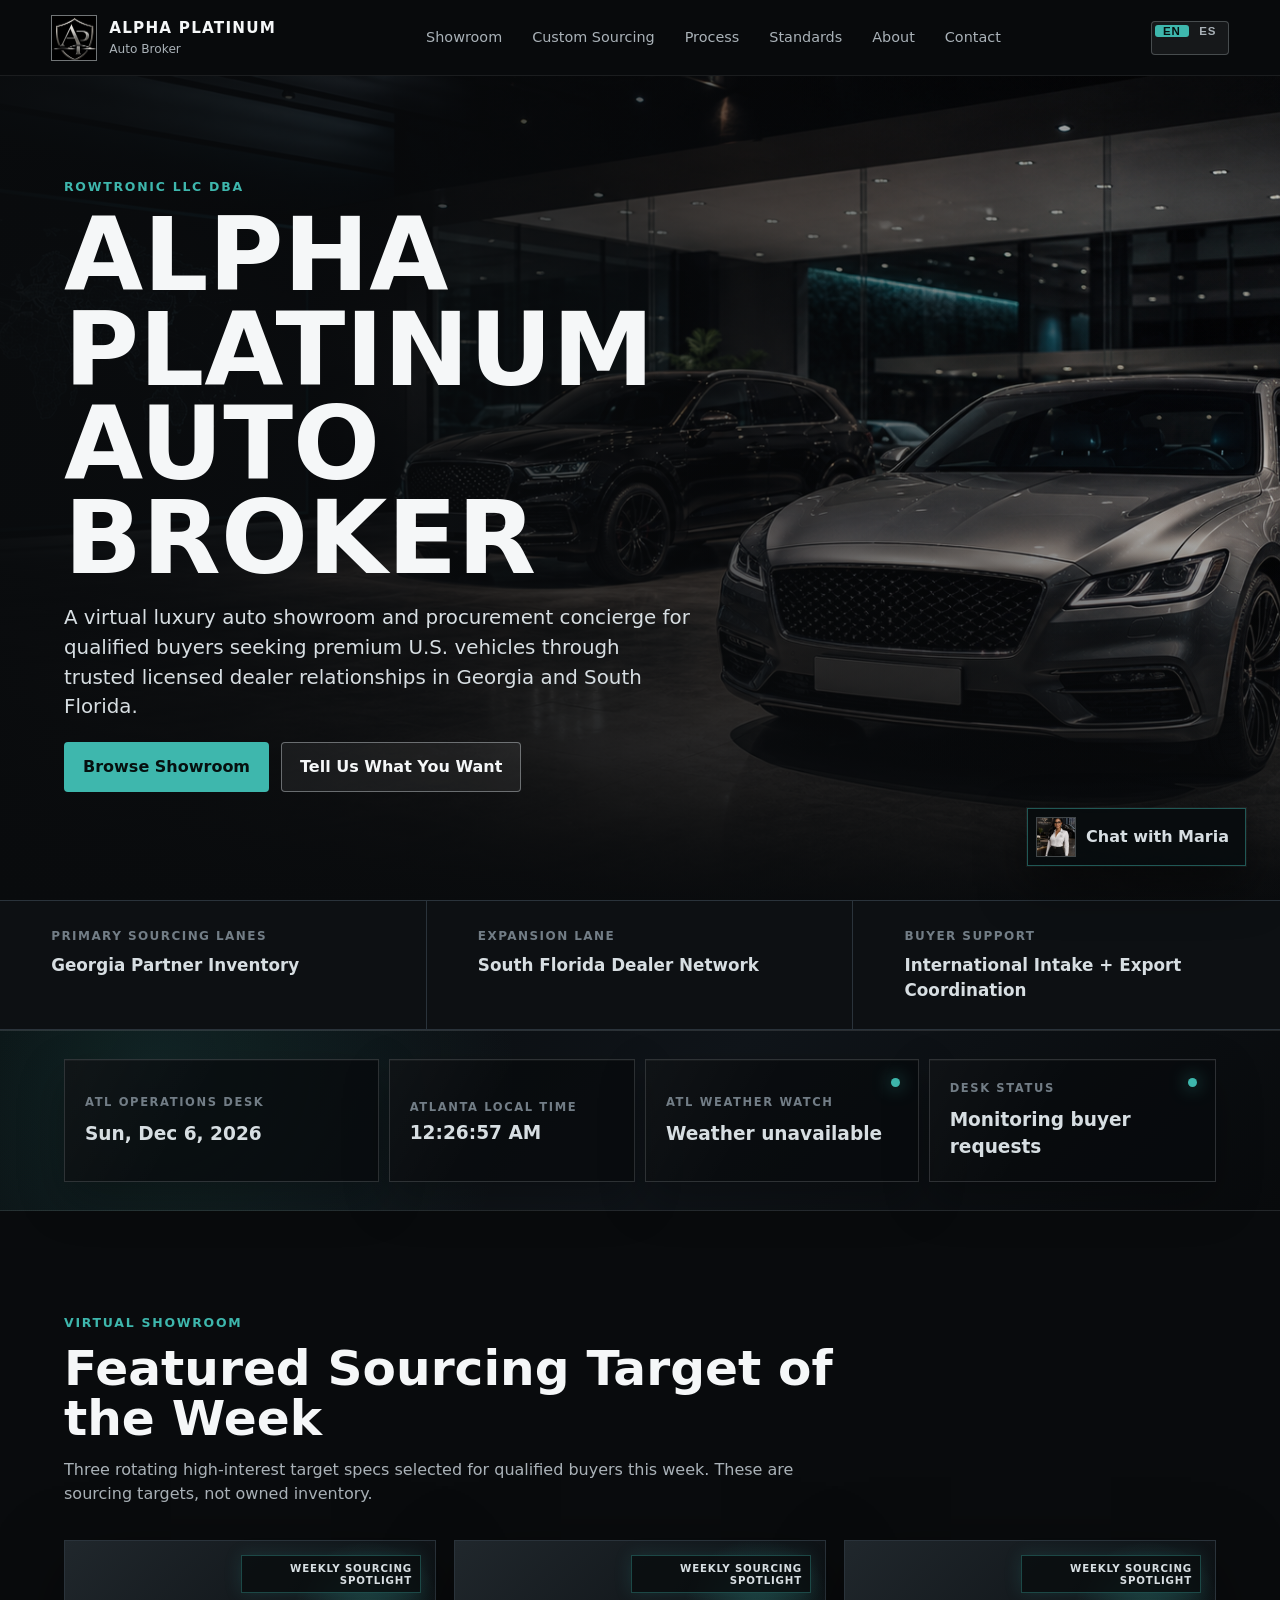
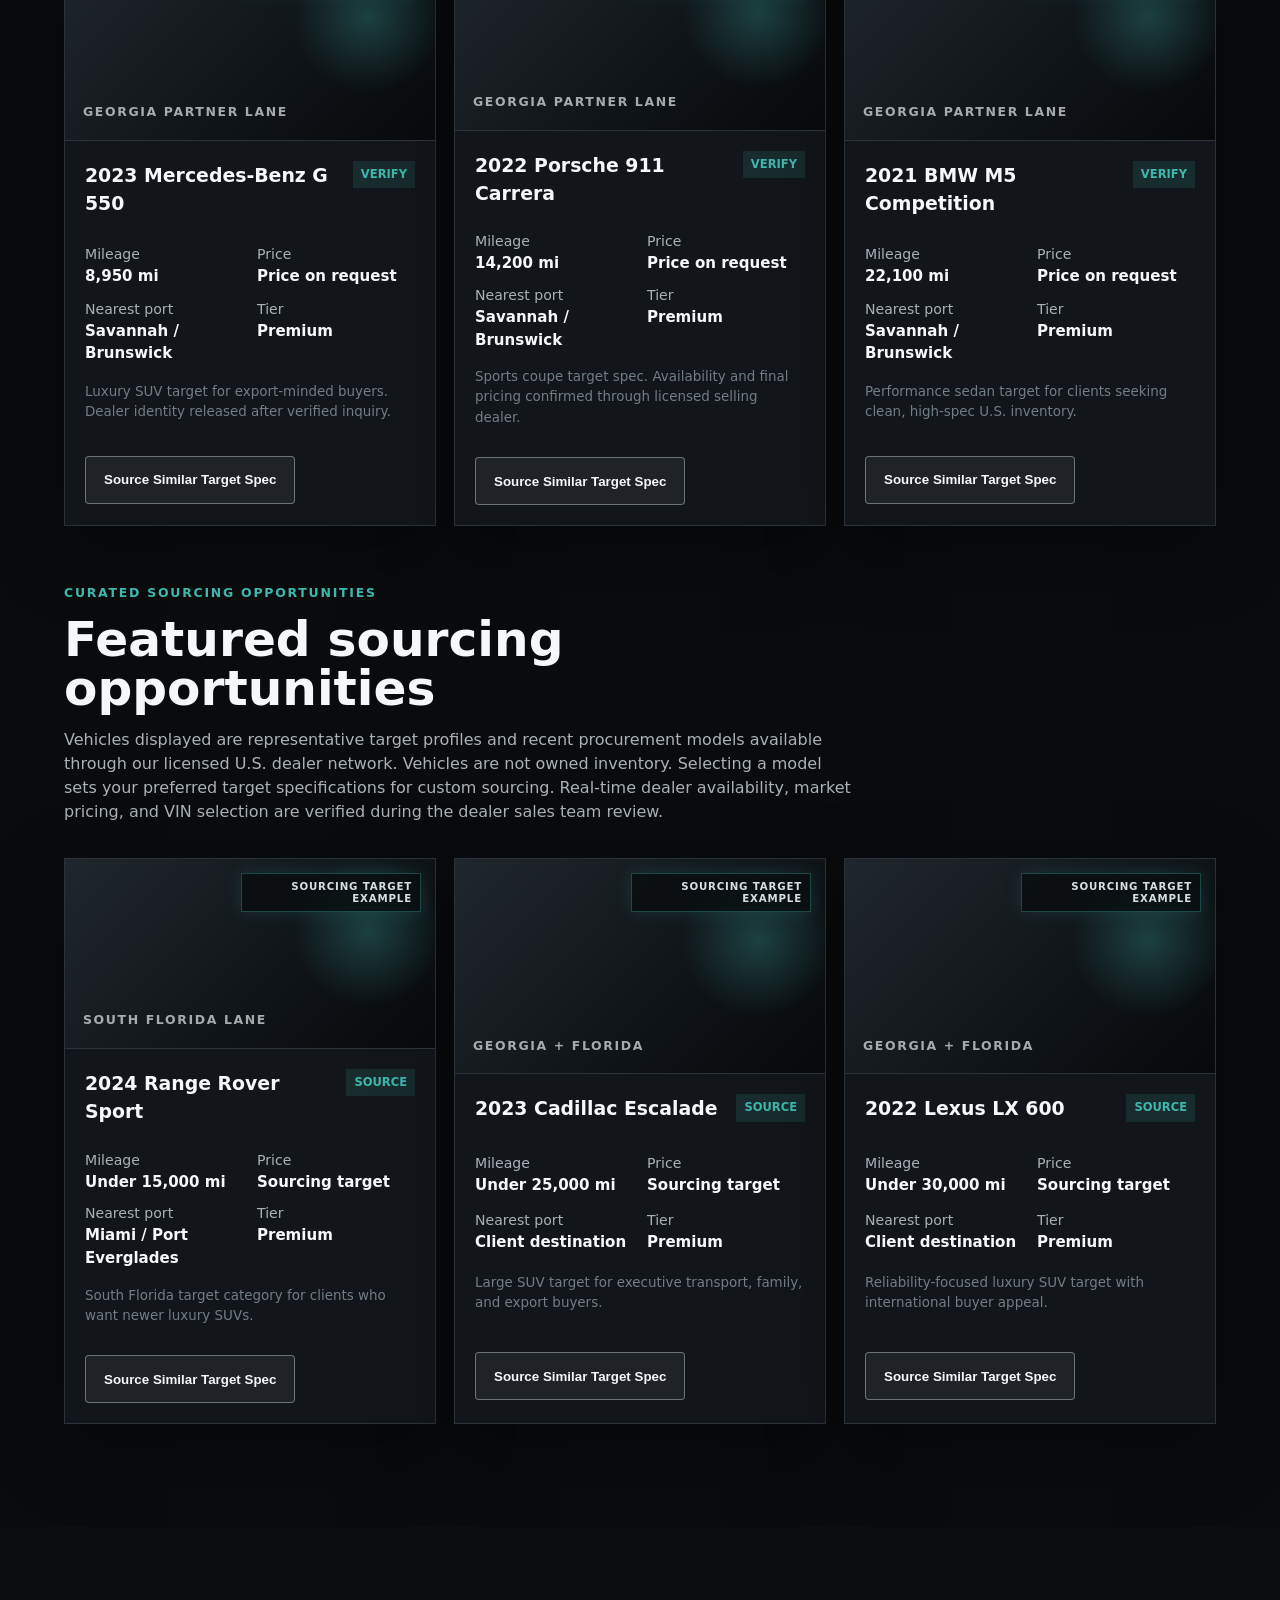
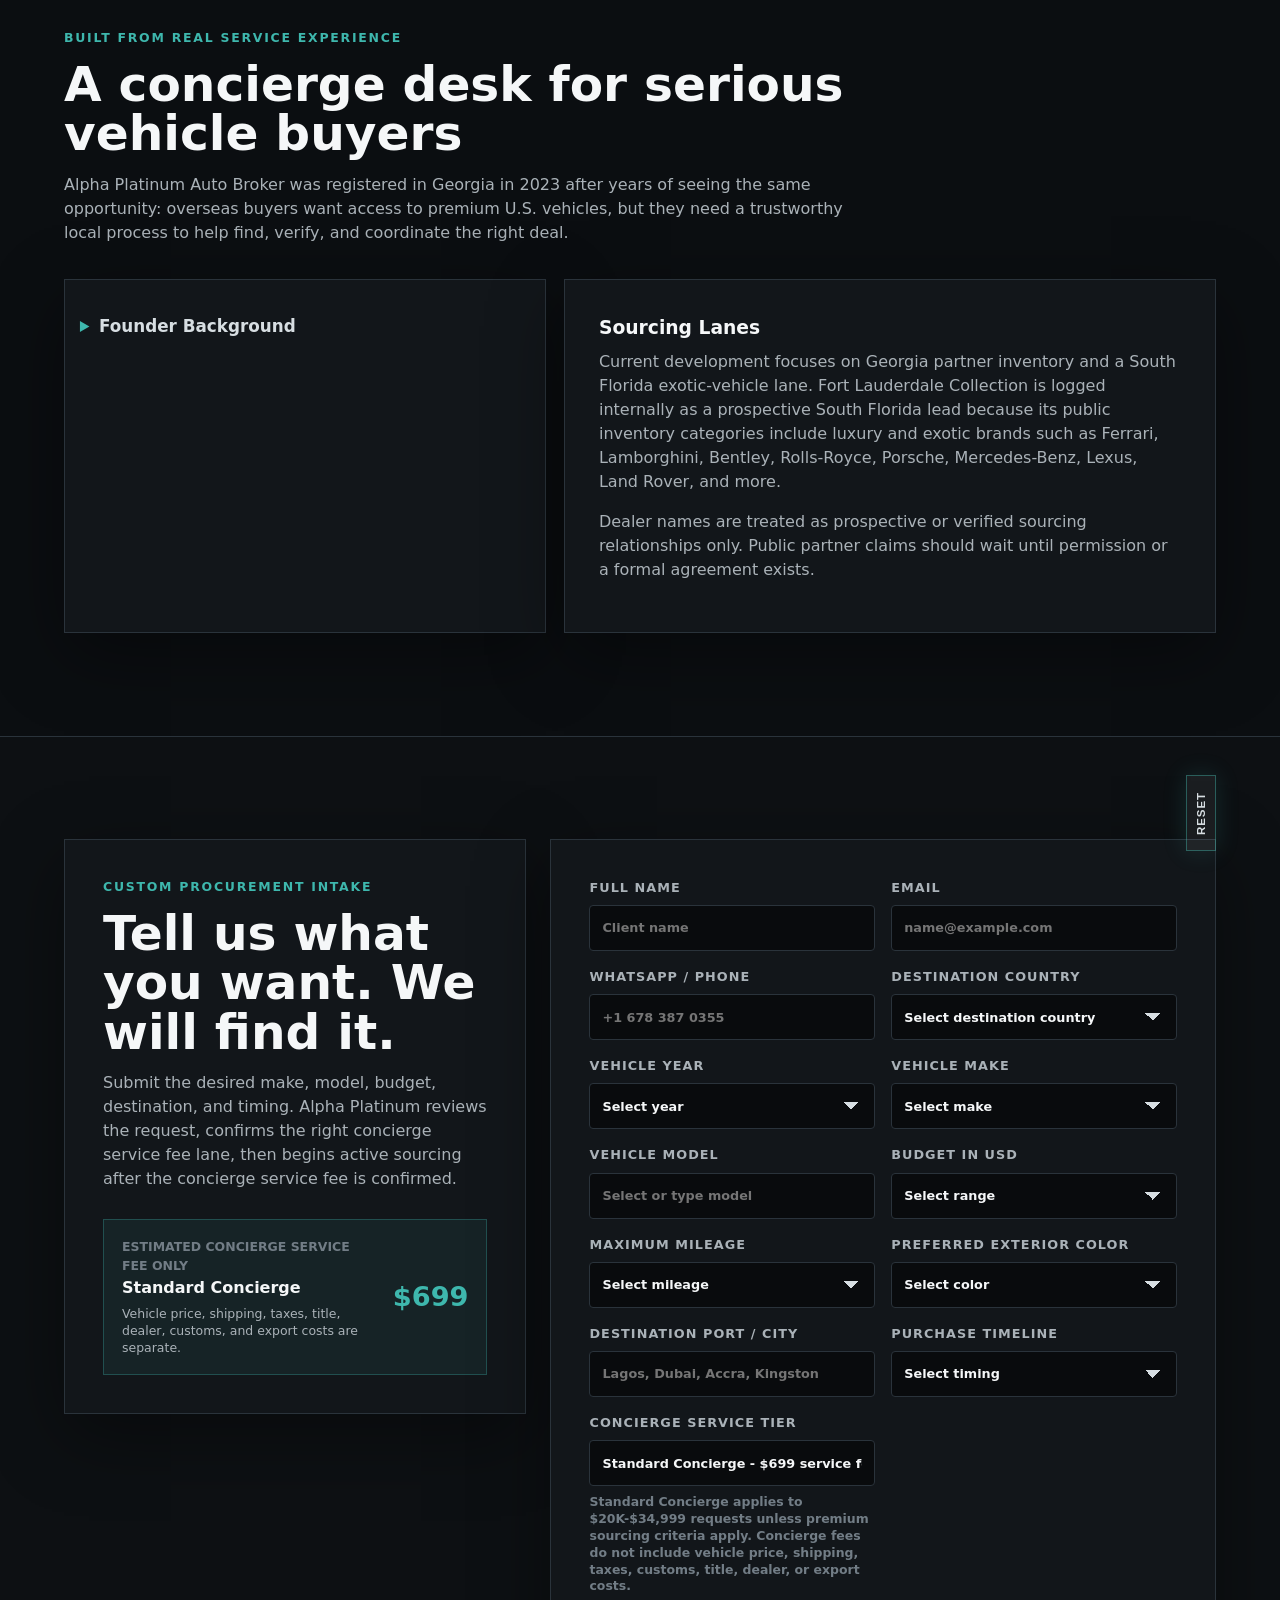
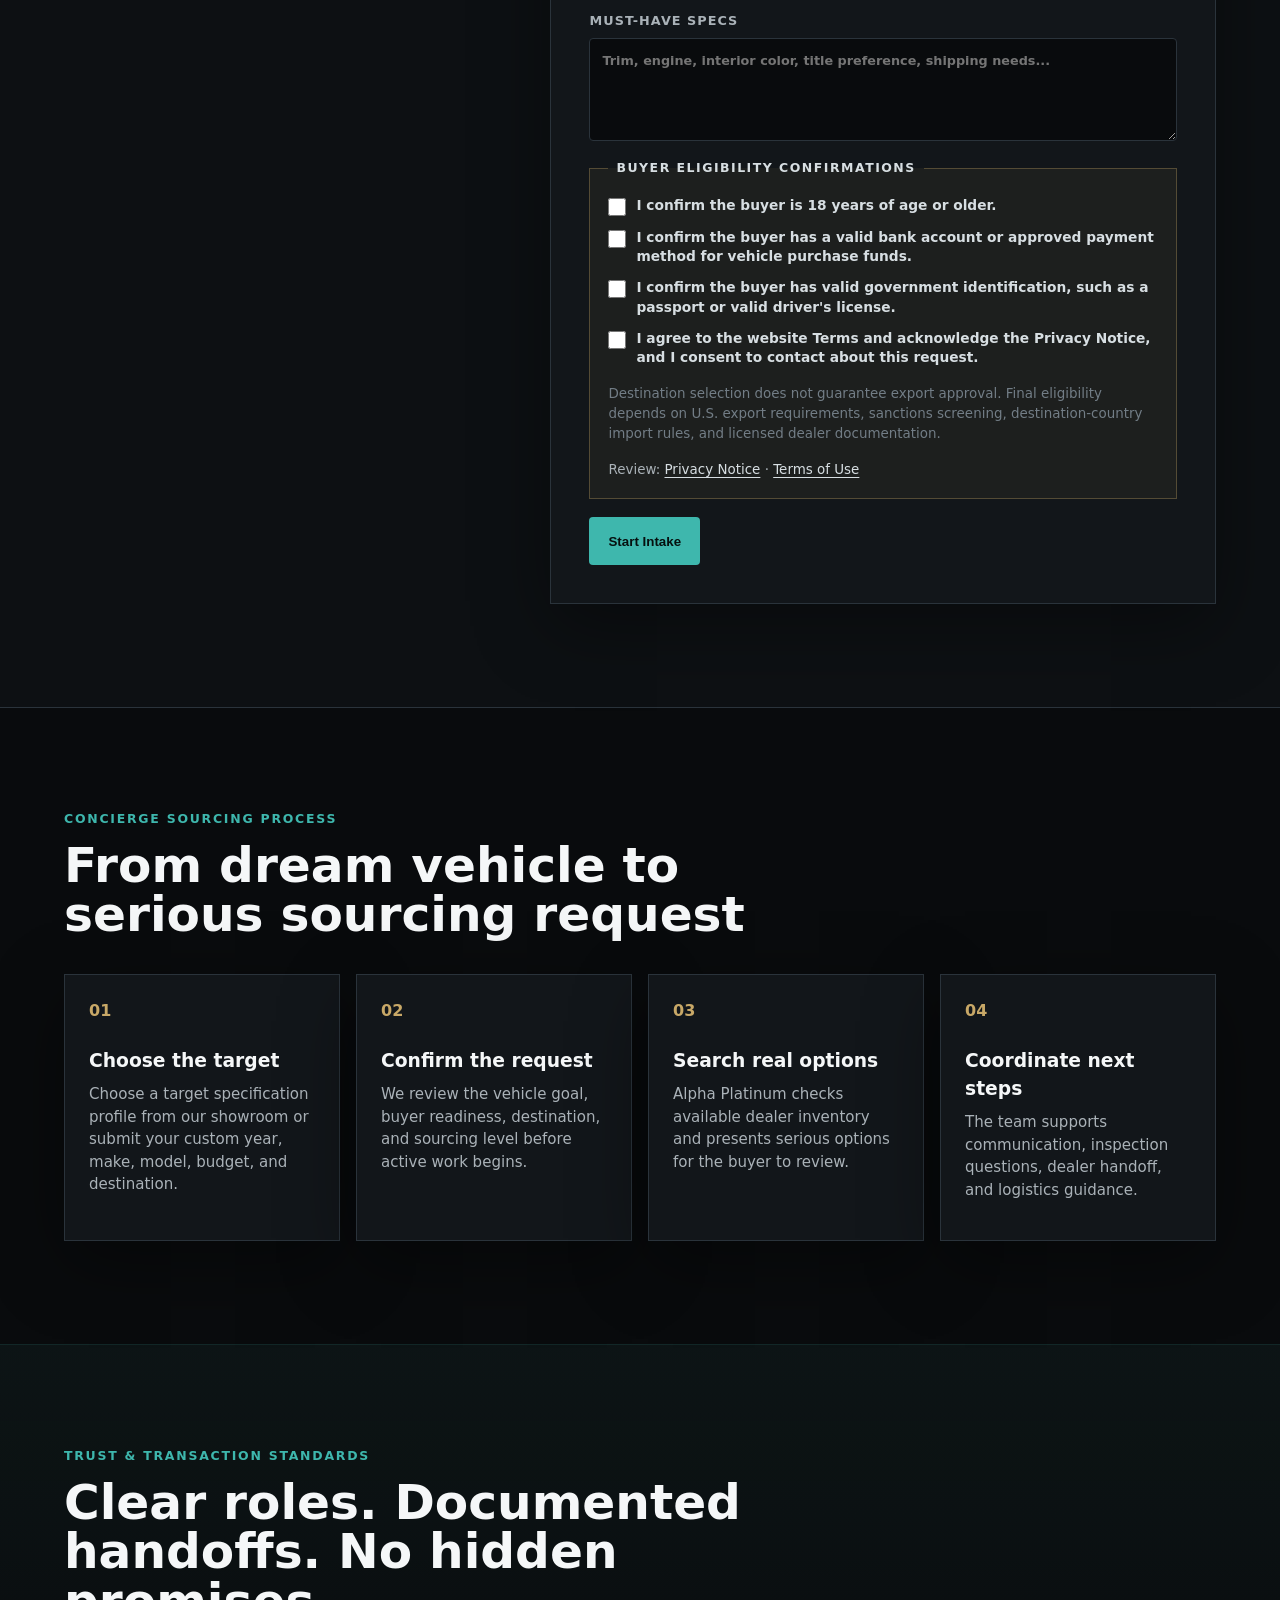
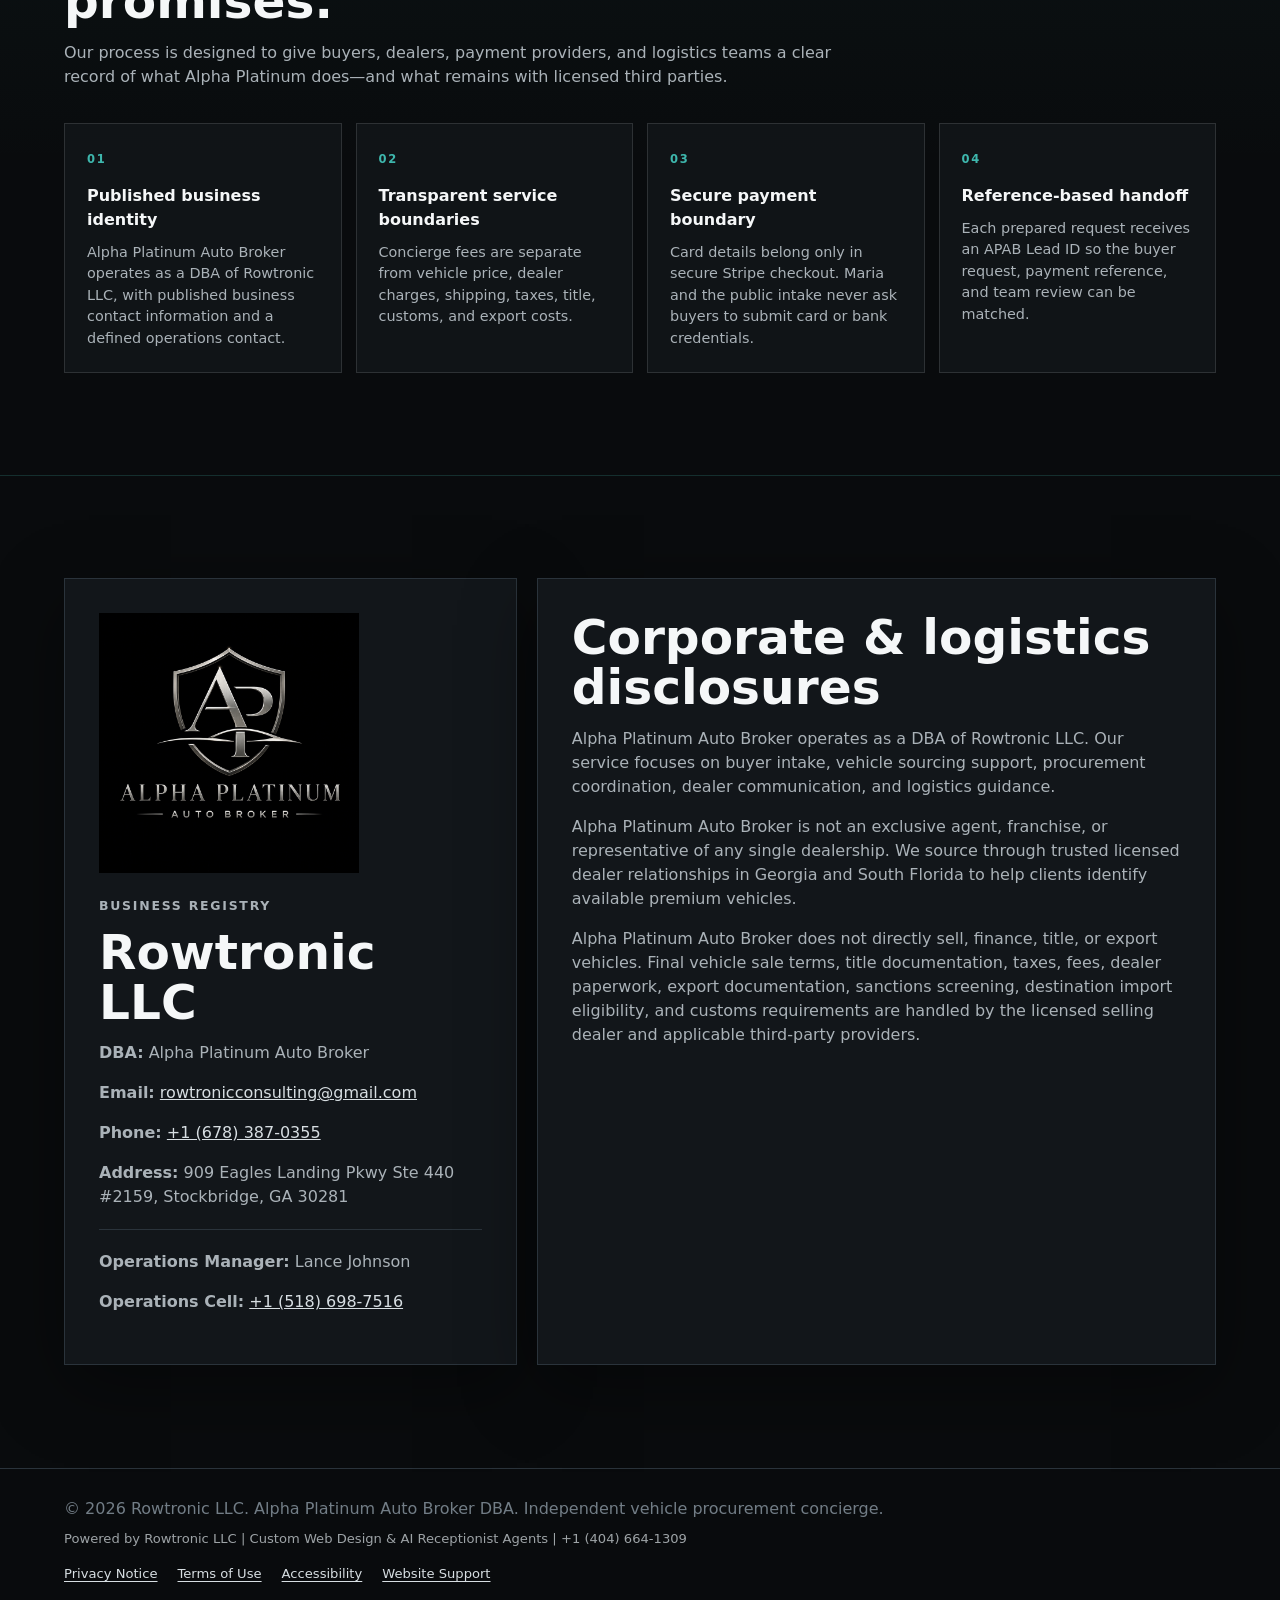
==== commit fc966f54: "Add institution-ready trust and compliance layer" ====
--- a/index.html
+++ b/index.html
@@ -5,12 +5,26 @@
   <meta name="viewport" content="width=device-width, initial-scale=1.0">
   <title>Alpha Platinum Auto Broker | Premium Vehicle Procurement Concierge</title>
   <meta name="description" content="Alpha Platinum Auto Broker helps qualified buyers source premium U.S. vehicles through licensed dealer relationships in Georgia and South Florida.">
+  <meta name="theme-color" content="#090b0d">
+  <meta name="referrer" content="strict-origin-when-cross-origin">
+  <meta name="robots" content="index,follow,max-image-preview:large">
+  <meta property="og:type" content="website">
+  <meta property="og:site_name" content="Alpha Platinum Auto Broker">
+  <meta property="og:title" content="Alpha Platinum Auto Broker | Premium Vehicle Procurement Concierge">
+  <meta property="og:description" content="Premium U.S. vehicle sourcing support for qualified domestic and international buyers.">
+  <meta property="og:url" content="https://alphaplatinumautobroker.com/">
+  <meta property="og:image" content="https://alphaplatinumautobroker.com/showroom-hero.png">
+  <meta name="twitter:card" content="summary_large_image">
+  <link rel="canonical" href="https://alphaplatinumautobroker.com/">
+  <link rel="icon" type="image/png" href="alpha-platinum-mark.png">
+  <link rel="manifest" href="site.webmanifest">
   <link rel="preload" href="showroom-hero.png" as="image">
-  <link rel="stylesheet" href="styles.css?v=20260907-payment-handshake">
+  <link rel="stylesheet" href="styles.css?v=20261016-institution-ready">
 </head>
 <body>
+  <a class="skip-link" href="#main-content">Skip to main content</a>
   <header class="topbar">
-    <a class="brand" href="#top" aria-label="Alpha Platinum Auto Broker home">
+    <a class="brand" href="#main-content" aria-label="Alpha Platinum Auto Broker home">
       <span class="brand-mark">
         <img src="alpha-platinum-mark.png" alt="" aria-hidden="true">
       </span>
@@ -23,6 +37,7 @@
       <a href="#showroom">Showroom</a>
       <a href="#source">Custom Sourcing</a>
       <a href="#process">Process</a>
+      <a href="#standards">Standards</a>
       <a href="#about">About</a>
       <a href="#contact">Contact</a>
     </nav>
@@ -32,7 +47,7 @@
     </button>
   </header>
 
-  <main id="top">
+  <main id="main-content">
     <section class="hero" aria-labelledby="hero-title">
       <img class="hero-image" src="showroom-hero.png" alt="Dark premium vehicle showroom with luxury cars">
       <div class="hero-overlay"></div>
@@ -249,7 +264,12 @@
             <input id="idConfirm" name="idConfirm" type="checkbox" required>
             <span>I confirm the buyer has valid government identification, such as a passport or valid driver's license.</span>
           </label>
+          <label class="check-row">
+            <input id="privacyConsent" name="privacyConsent" type="checkbox" required>
+            <span id="privacyConsentLabel">I agree to the website Terms and acknowledge the Privacy Notice, and I consent to contact about this request.</span>
+          </label>
           <p>Destination selection does not guarantee export approval. Final eligibility depends on U.S. export requirements, sanctions screening, destination-country import rules, and licensed dealer documentation.</p>
+          <p class="legal-consent-note"><span id="legalReviewLabel">Review:</span> <a id="privacyNoticeLink" href="privacy.html">Privacy Notice</a> · <a id="termsLink" href="terms.html">Terms of Use</a></p>
         </fieldset>
         <div class="form-actions">
           <button class="button primary" type="submit">Start Intake</button>
@@ -284,6 +304,36 @@
           <span>04</span>
           <h3>Coordinate next steps</h3>
           <p>The team supports communication, inspection questions, dealer handoff, and logistics guidance.</p>
+        </article>
+      </div>
+    </section>
+
+    <section class="section standards-section" id="standards" aria-labelledby="standards-title">
+      <div class="section-heading">
+        <p class="eyebrow" id="standardsEyebrow">Trust & Transaction Standards</p>
+        <h2 id="standards-title">Clear roles. Documented handoffs. No hidden promises.</h2>
+        <p id="standardsCopy">Our process is designed to give buyers, dealers, payment providers, and logistics teams a clear record of what Alpha Platinum does—and what remains with licensed third parties.</p>
+      </div>
+      <div class="standards-grid">
+        <article>
+          <span>01</span>
+          <h3>Published business identity</h3>
+          <p>Alpha Platinum Auto Broker operates as a DBA of Rowtronic LLC, with published business contact information and a defined operations contact.</p>
+        </article>
+        <article>
+          <span>02</span>
+          <h3>Transparent service boundaries</h3>
+          <p>Concierge fees are separate from vehicle price, dealer charges, shipping, taxes, title, customs, and export costs.</p>
+        </article>
+        <article>
+          <span>03</span>
+          <h3>Secure payment boundary</h3>
+          <p>Card details belong only in secure Stripe checkout. Maria and the public intake never ask buyers to submit card or bank credentials.</p>
+        </article>
+        <article>
+          <span>04</span>
+          <h3>Reference-based handoff</h3>
+          <p>Each prepared request receives an APAB Lead ID so the buyer request, payment reference, and team review can be matched.</p>
         </article>
       </div>
     </section>
@@ -369,7 +419,8 @@
           <p id="mariaConfirmSummary">Review the buyer name, destination details, and vehicle request before Maria prepares the packet.</p>
           <label class="maria-check-row"><input id="mariaConfirm" name="confirm" type="checkbox"><span id="mariaConfirmLabel">The buyer name and destination details look correct.</span></label>
         </div>
-        <label class="maria-check-row" data-maria-step="consent"><input id="mariaConsent" name="consent" type="checkbox"><span id="mariaConsentLabel">I consent to Alpha Platinum / Rowtronic contacting me about this request.</span></label>
+        <label class="maria-check-row" data-maria-step="consent"><input id="mariaConsent" name="consent" type="checkbox"><span id="mariaConsentLabel">I consent to Alpha Platinum / Rowtronic contacting me about this request and acknowledge the Privacy Notice.</span></label>
+        <p class="maria-legal-note" data-maria-step="consent"><a href="privacy.html">Privacy Notice</a> · <a href="terms.html">Terms of Use</a></p>
         <div class="maria-step-actions">
           <button class="button secondary" id="mariaBack" type="button">Back</button>
           <button class="button secondary" id="mariaNext" type="button">Next</button>
@@ -413,8 +464,14 @@
   <footer class="footer">
     <p>&copy; 2026 Rowtronic LLC. Alpha Platinum Auto Broker DBA. Independent vehicle procurement concierge.</p>
     <p id="poweredByLine">Powered by Rowtronic LLC | Custom Web Design & AI Receptionist Agents | +1 (404) 664-1309</p>
+    <nav class="footer-links" aria-label="Legal and accessibility">
+      <a href="privacy.html">Privacy Notice</a>
+      <a href="terms.html">Terms of Use</a>
+      <a href="accessibility.html">Accessibility</a>
+      <a href="mailto:rowtronicconsulting@gmail.com?subject=Alpha%20Platinum%20Website%20Support">Website Support</a>
+    </nav>
   </footer>
 
-  <script src="app.js?v=20260907-payment-handshake"></script>
+  <script src="app.js?v=20261016-institution-ready-v2"></script>
 </body>
 </html>
--- a/styles.css
+++ b/styles.css
@@ -38,6 +38,33 @@
   color: inherit;
 }
 
+.skip-link {
+  position: fixed;
+  top: 10px;
+  left: 10px;
+  z-index: 100;
+  padding: 10px 14px;
+  background: var(--ink);
+  color: var(--bg);
+  font-weight: 900;
+  text-decoration: none;
+  transform: translateY(-150%);
+}
+
+.skip-link:focus {
+  transform: translateY(0);
+}
+
+a:focus-visible,
+button:focus-visible,
+input:focus-visible,
+select:focus-visible,
+textarea:focus-visible,
+summary:focus-visible {
+  outline: 3px solid #64fff5;
+  outline-offset: 3px;
+}
+
 .topbar {
   position: sticky;
   top: 0;
@@ -690,6 +717,16 @@
   margin: 4px 0 0;
   color: var(--subtle);
   font-size: 0.84rem;
+}
+
+.eligibility-panel .legal-consent-note {
+  color: var(--muted);
+}
+
+.legal-consent-note a,
+.maria-legal-note a {
+  color: var(--platinum);
+  text-underline-offset: 3px;
 }
 
 .check-row {
@@ -1417,6 +1454,49 @@
   border: 1px solid rgba(62, 183, 173, 0.28);
 }
 
+.standards-section {
+  background: linear-gradient(180deg, rgba(62, 183, 173, 0.055), transparent 58%);
+  border-top: 1px solid rgba(62, 183, 173, 0.16);
+  border-bottom: 1px solid rgba(62, 183, 173, 0.16);
+}
+
+.standards-grid {
+  display: grid;
+  grid-template-columns: repeat(4, minmax(0, 1fr));
+  gap: 14px;
+}
+
+.standards-grid article {
+  min-height: 100%;
+  padding: 22px;
+  border: 1px solid rgba(215, 222, 226, 0.14);
+  background: rgba(18, 22, 26, 0.84);
+}
+
+.standards-grid span {
+  color: var(--teal);
+  font-size: 0.72rem;
+  font-weight: 900;
+  letter-spacing: 0.14em;
+}
+
+.standards-grid h3 {
+  margin: 14px 0 10px;
+  font-size: 1rem;
+}
+
+.standards-grid p {
+  margin: 0;
+  color: var(--muted);
+  font-size: 0.9rem;
+}
+
+.maria-legal-note {
+  margin: -4px 0 4px;
+  color: var(--subtle);
+  font-size: 0.76rem;
+}
+
 .footer {
   padding: 28px clamp(20px, 5vw, 72px);
   color: var(--subtle);
@@ -1431,6 +1511,99 @@
   margin-top: 8px;
   color: rgba(215, 222, 226, 0.72);
   font-size: 0.82rem;
+}
+
+.footer-links {
+  display: flex;
+  flex-wrap: wrap;
+  gap: 10px 20px;
+  margin-top: 16px;
+  font-size: 0.82rem;
+}
+
+.footer-links a {
+  color: var(--platinum);
+  text-underline-offset: 3px;
+}
+
+.policy-page {
+  min-height: 100vh;
+  background:
+    radial-gradient(circle at top right, rgba(62, 183, 173, 0.08), transparent 34rem),
+    var(--bg);
+}
+
+.policy-header {
+  display: flex;
+  align-items: center;
+  justify-content: space-between;
+  gap: 18px;
+  padding: 18px clamp(20px, 5vw, 72px);
+  border-bottom: 1px solid var(--line);
+}
+
+.policy-header .brand {
+  flex-shrink: 0;
+}
+
+.policy-header > a:last-child {
+  color: var(--platinum);
+  font-size: 0.86rem;
+  text-underline-offset: 3px;
+}
+
+.policy-main {
+  width: min(820px, calc(100% - 40px));
+  margin: 0 auto;
+  padding: clamp(54px, 8vw, 94px) 0;
+}
+
+.policy-main h1 {
+  max-width: 14ch;
+  margin: 8px 0 14px;
+  font-size: clamp(2.2rem, 7vw, 4.8rem);
+  line-height: 0.98;
+  letter-spacing: -0.045em;
+}
+
+.policy-main .policy-intro {
+  max-width: 68ch;
+  color: var(--muted);
+  font-size: 1.05rem;
+}
+
+.policy-meta {
+  margin: 20px 0 42px;
+  color: var(--subtle);
+  font-size: 0.84rem;
+}
+
+.policy-section {
+  padding: 26px 0;
+  border-top: 1px solid var(--line);
+}
+
+.policy-section h2 {
+  margin: 0 0 12px;
+  font-size: 1.15rem;
+}
+
+.policy-section p,
+.policy-section li {
+  color: var(--muted);
+}
+
+.policy-section a {
+  color: var(--platinum);
+  text-underline-offset: 3px;
+}
+
+.policy-callout {
+  margin-top: 28px;
+  padding: 18px;
+  border: 1px solid rgba(200, 168, 103, 0.34);
+  background: rgba(200, 168, 103, 0.06);
+  color: var(--platinum);
 }
 
 @media (max-width: 980px) {
@@ -1442,6 +1615,7 @@
   .protocol-strip,
   .split-section,
   .bridge-grid,
+  .standards-grid,
   .disclosures {
     grid-template-columns: 1fr;
   }
@@ -1570,6 +1744,20 @@
   }
 }
 
+@media (prefers-reduced-motion: reduce) {
+  html {
+    scroll-behavior: auto;
+  }
+
+  *,
+  *::before,
+  *::after {
+    animation-duration: 0.01ms !important;
+    animation-iteration-count: 1 !important;
+    transition-duration: 0.01ms !important;
+  }
+}
+
 @media (max-width: 640px) {
   .topbar {
     min-height: 68px;
